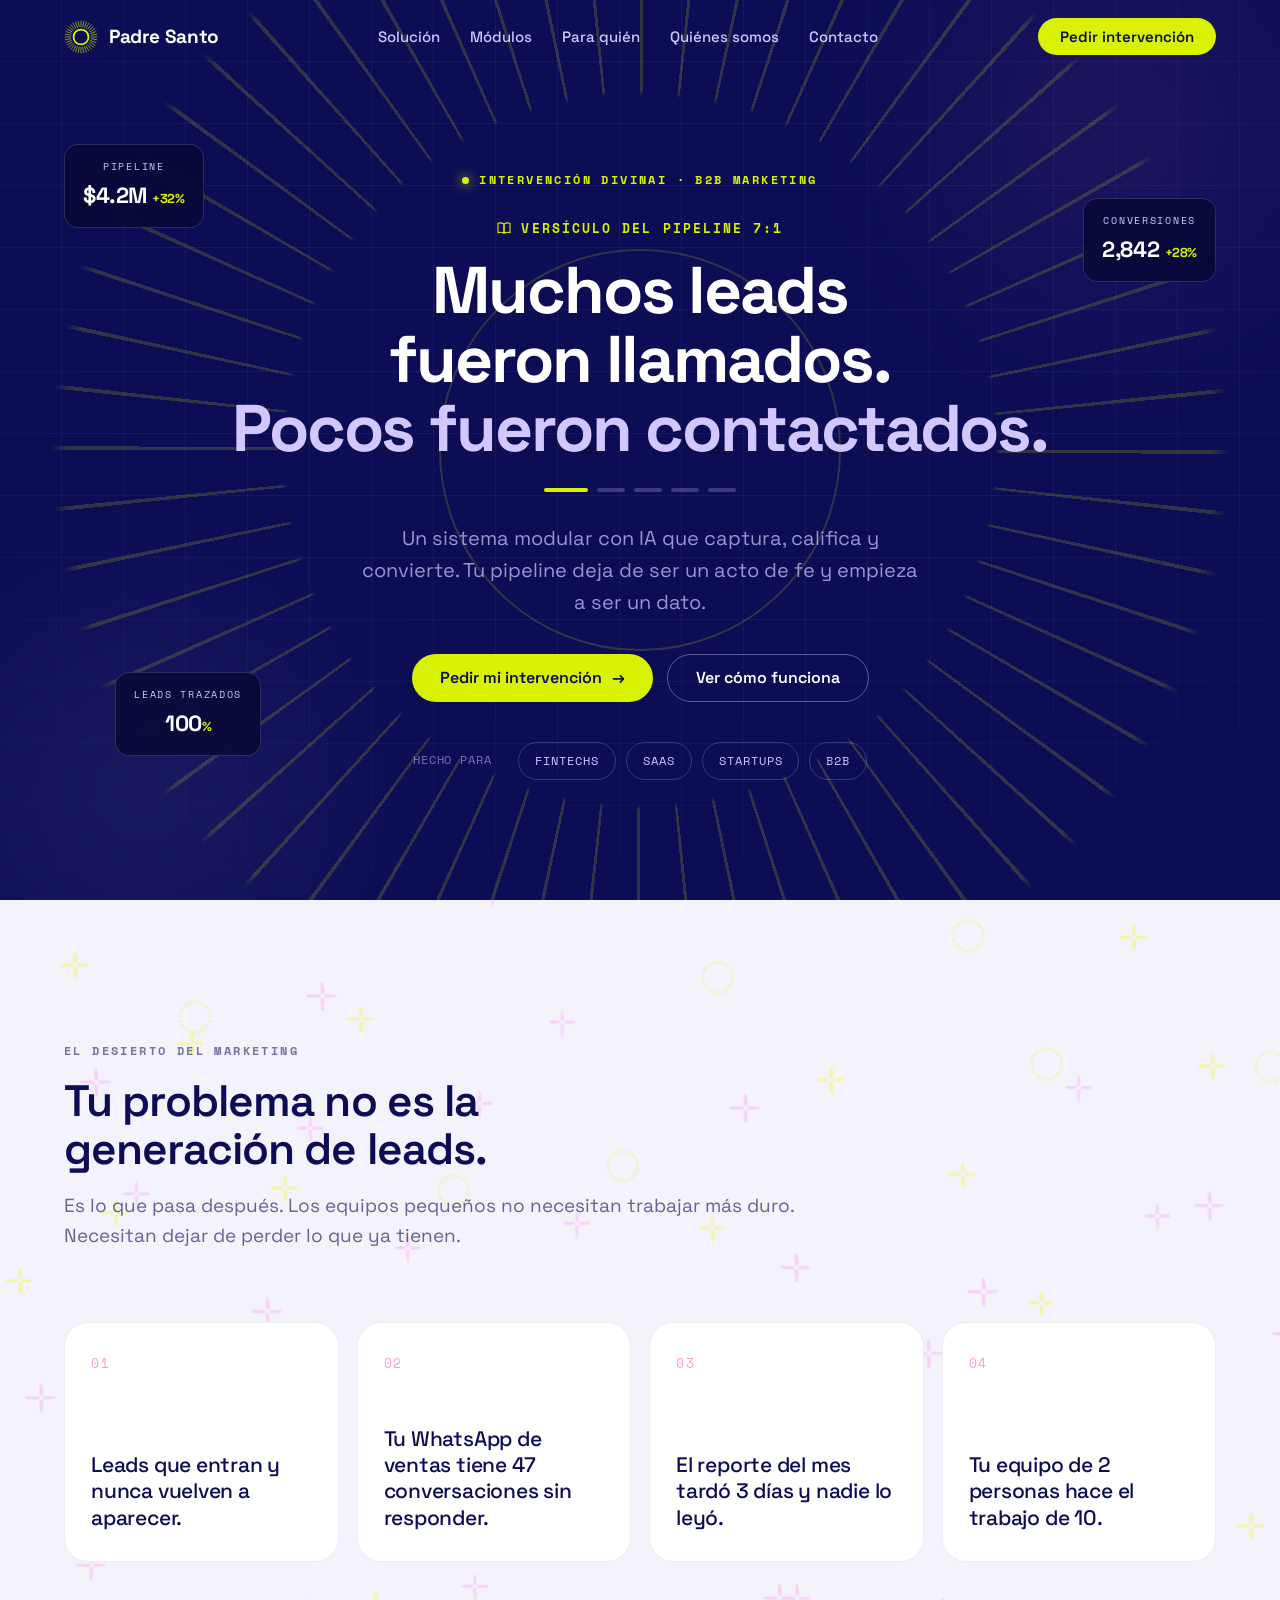
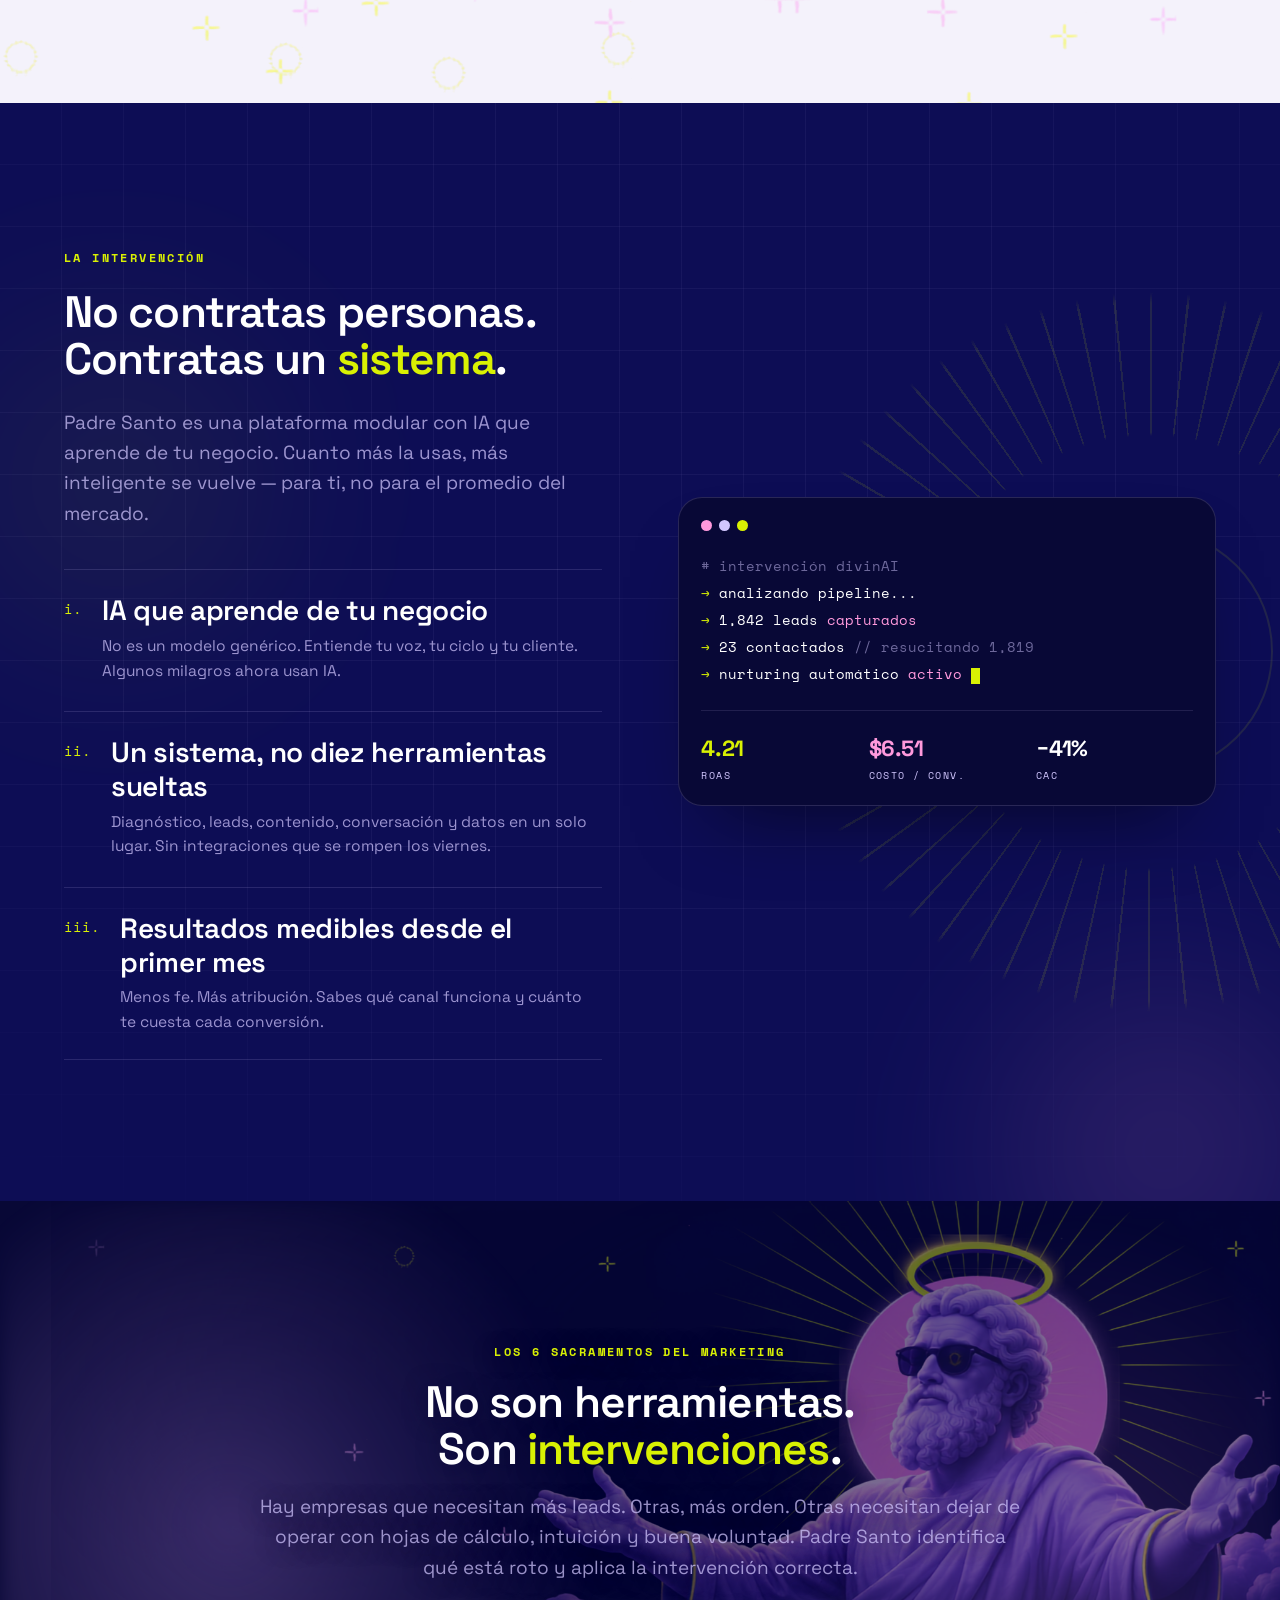
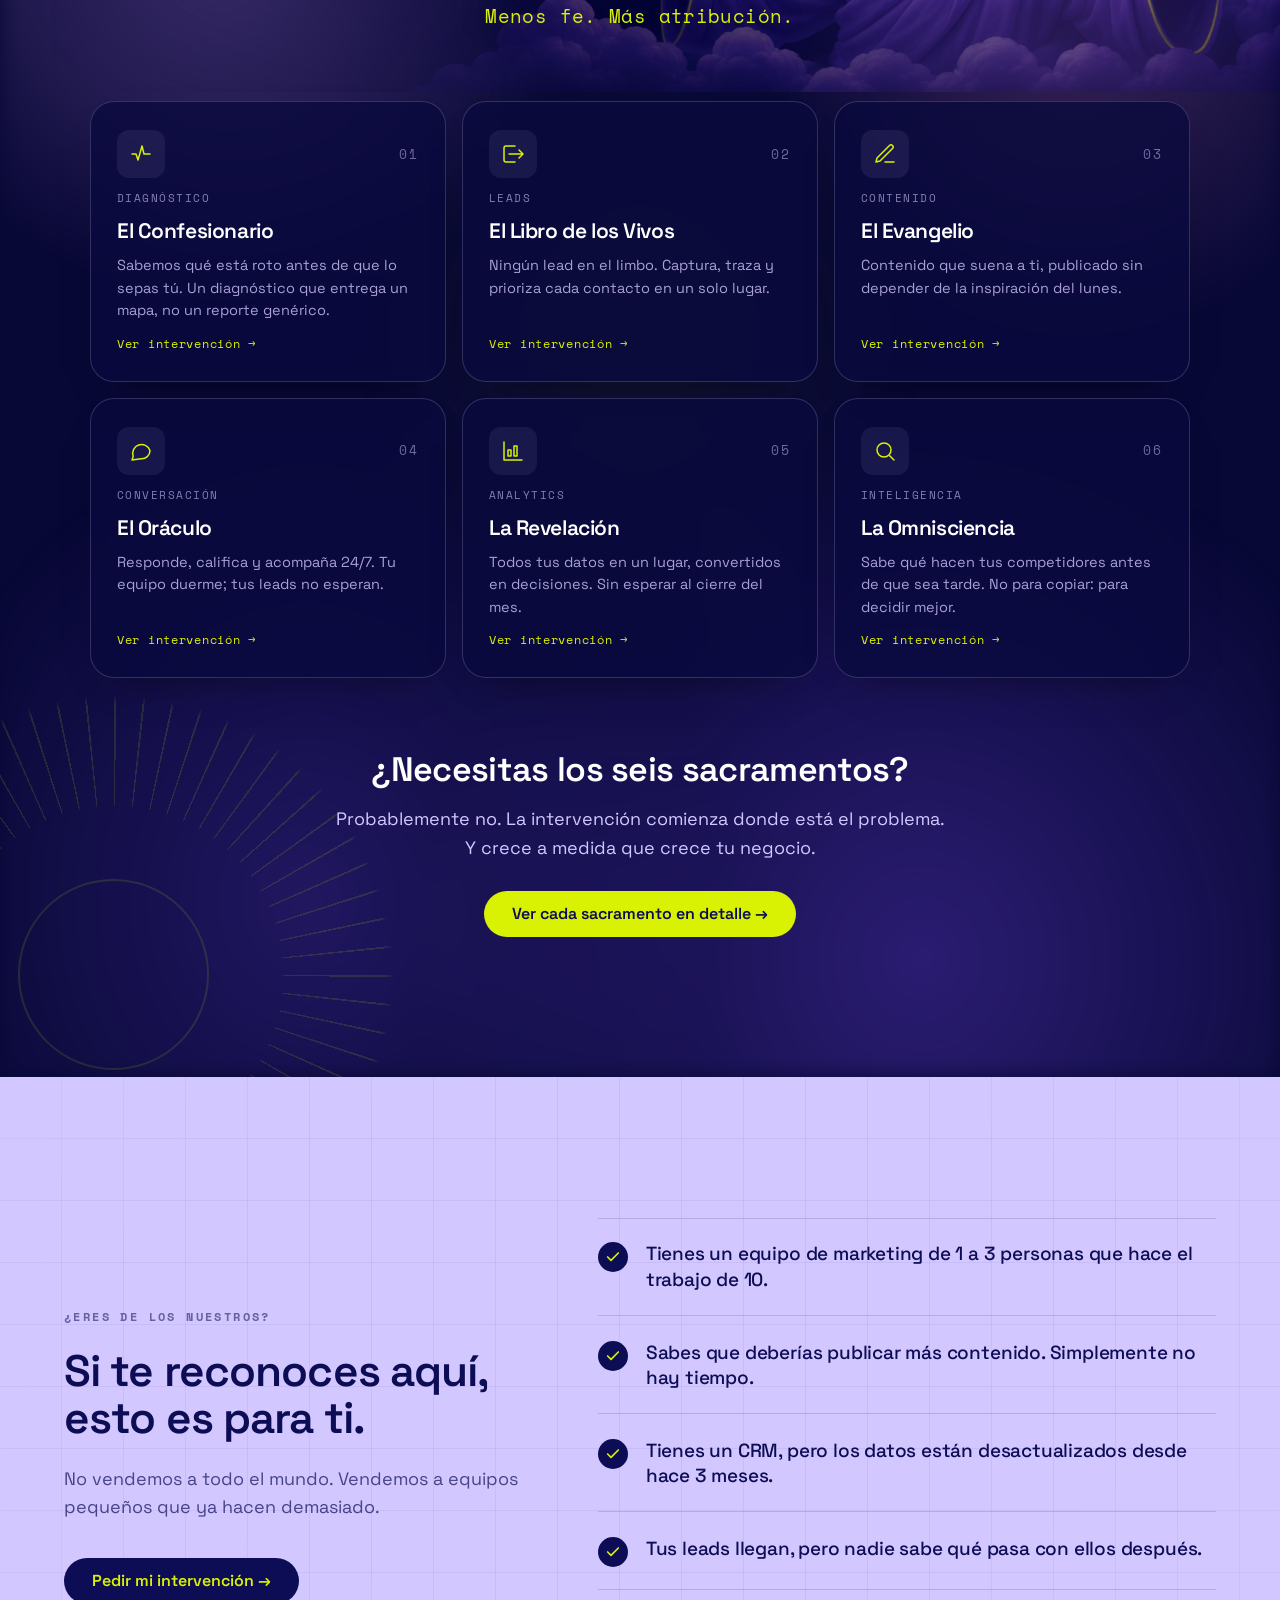
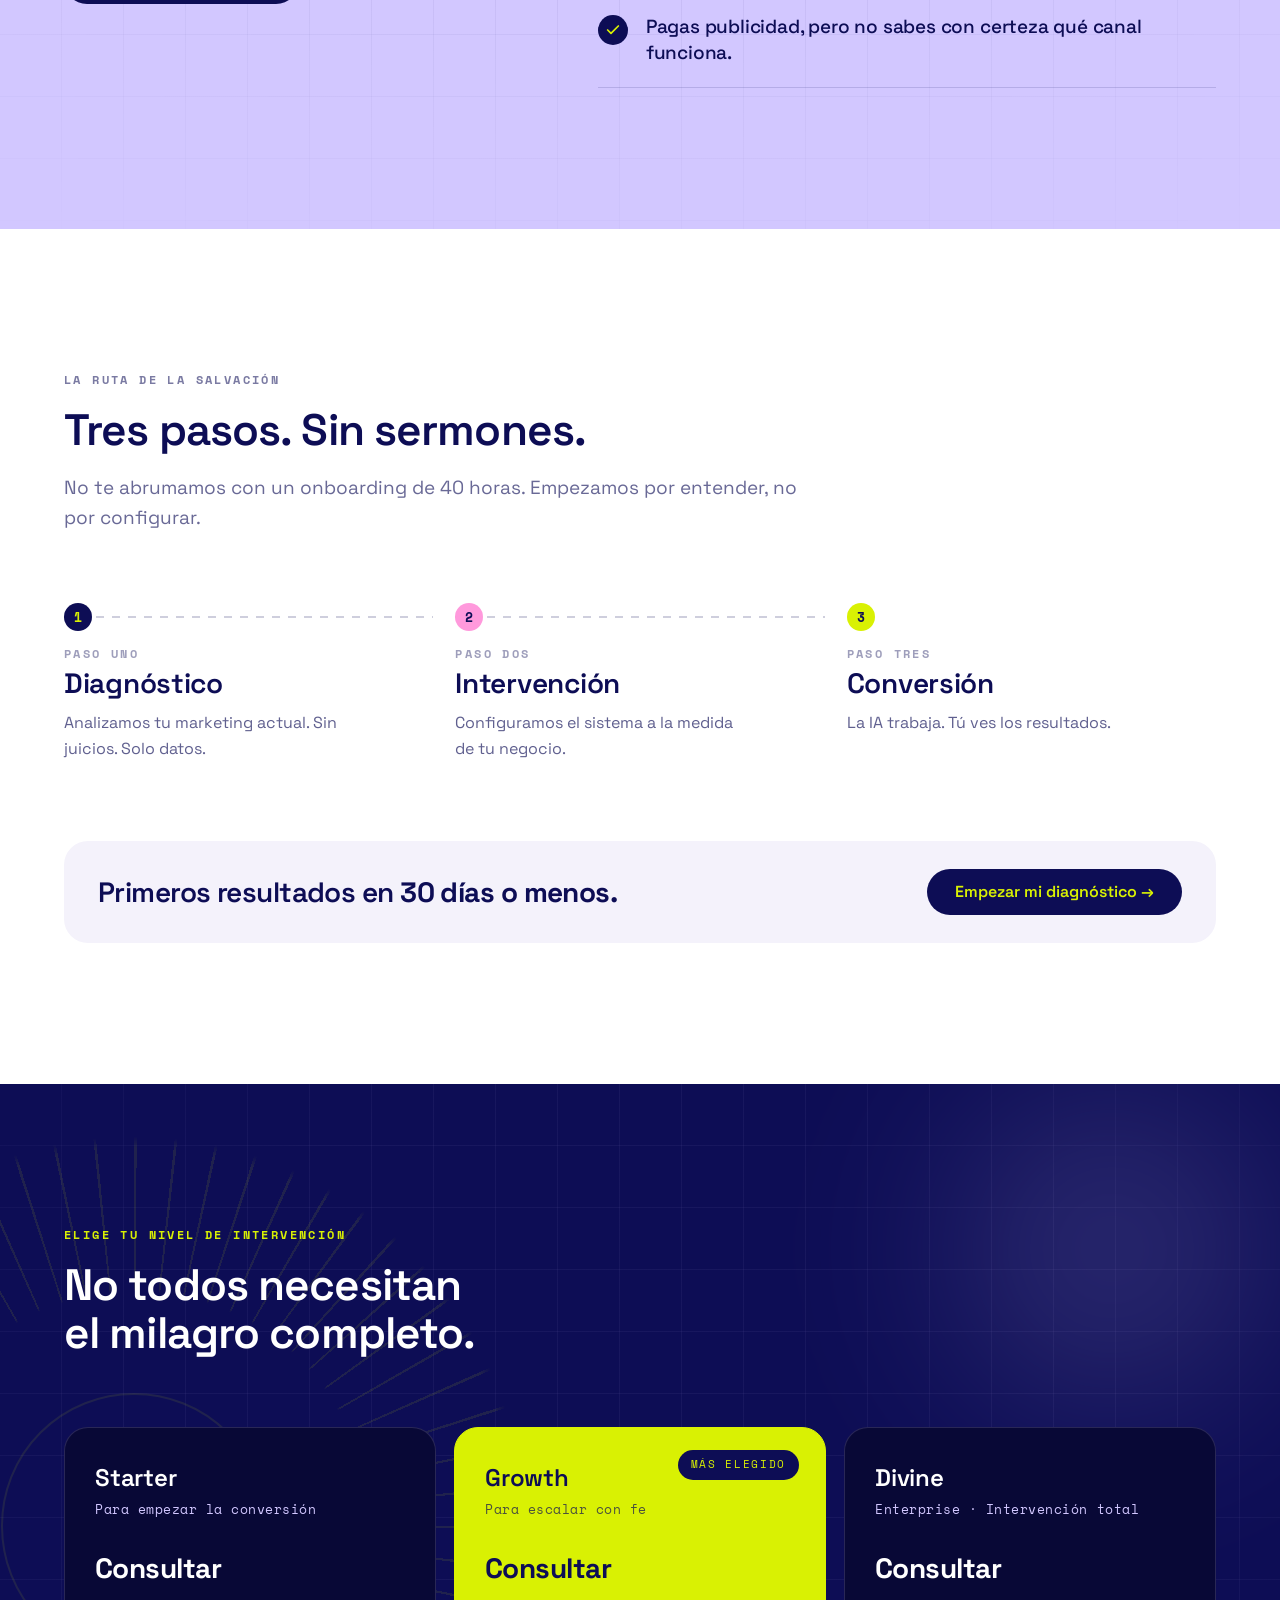
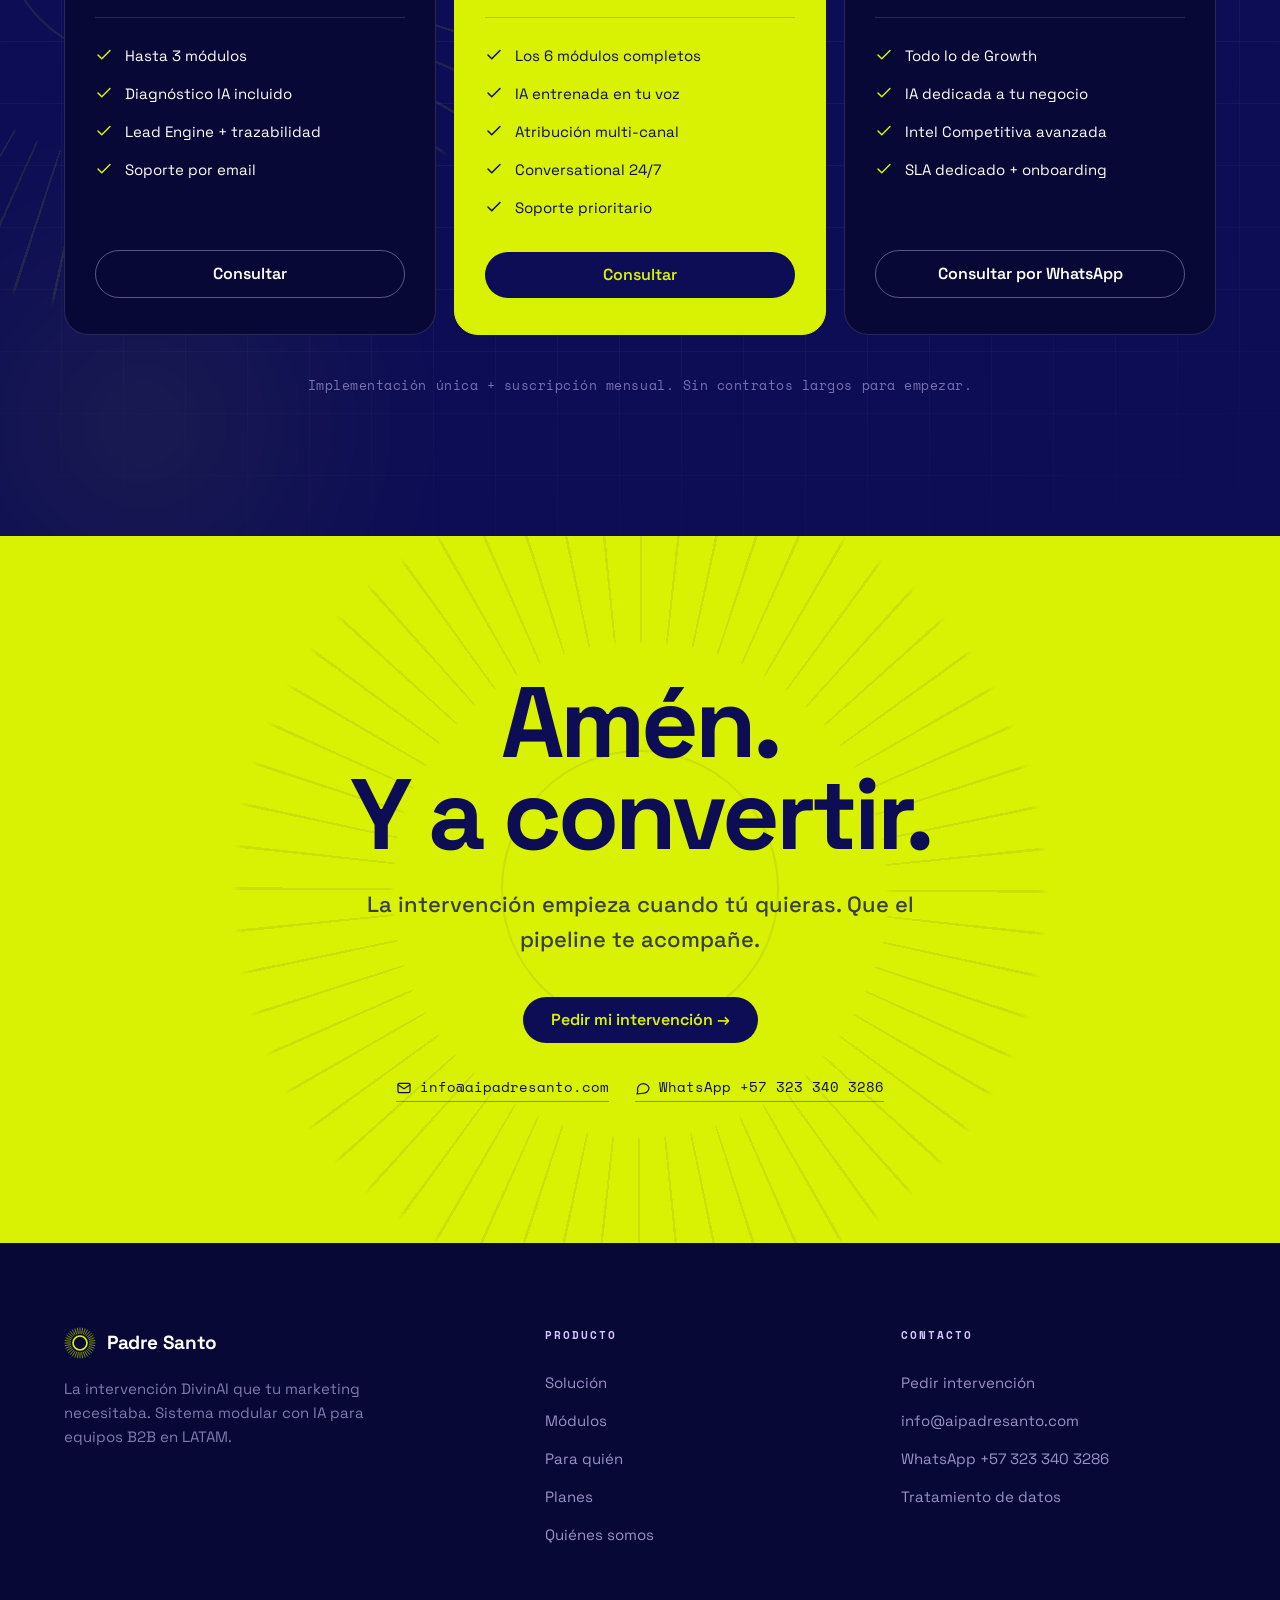
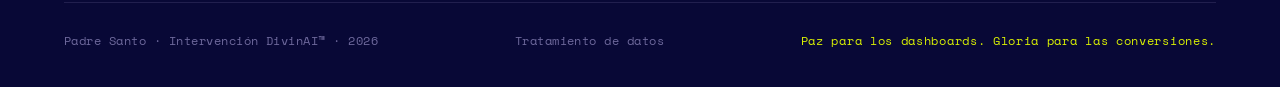
==== index.html @ e5a50d0d "Pagina de tratamiento de datos (oculta) + formulario a Google Sheets - Nueva pagina privacidad.html " ====
<!DOCTYPE html>
<html lang="es">
<head>
<meta charset="UTF-8">
<meta name="viewport" content="width=device-width, initial-scale=1.0">
<title>Padre Santo · La intervención DivinAI que tu marketing necesitaba</title>
<meta name="description" content="Padre Santo es un sistema modular de marketing con IA para empresas B2B. Diagnóstico, leads, contenido, conversación, analytics e inteligencia competitiva. Menos fe. Más atribución.">
<meta name="theme-color" content="#0D0D55">
<meta property="og:title" content="Padre Santo · Intervención DivinAI para B2B">
<meta property="og:description" content="Tu pipeline no está muerto. Solo necesita resurrección.">
<meta property="og:type" content="website">

<link rel="preconnect" href="https://fonts.googleapis.com">
<link rel="preconnect" href="https://fonts.gstatic.com" crossorigin>
<link href="https://fonts.googleapis.com/css2?family=Space+Grotesk:wght@300;400;500;600;700&family=Space+Mono:wght@400;700&display=swap" rel="stylesheet">
<link rel="stylesheet" href="styles.css">
<link rel="icon" href="data:image/svg+xml,%3Csvg xmlns='http://www.w3.org/2000/svg' viewBox='0 0 48 48'%3E%3Ccircle cx='24' cy='24' r='12' fill='none' stroke='%23D9F103' stroke-width='3'/%3E%3C/svg%3E">
</head>
<body>

<!-- ================= NAVBAR ================= -->
<nav class="nav" id="nav">
  <div class="wrap nav__inner">
    <a href="#top" class="logo" aria-label="Padre Santo — inicio">
      <svg class="halo-spin" width="34" height="34" viewBox="0 0 48 48" fill="none" aria-hidden="true">
        <g class="halo-rays" stroke="#D9F103" stroke-width="0.85" stroke-linecap="round">
          <line x1="24.0" y1="9.5" x2="24.0" y2="1.5"/><line x1="26.5" y1="9.7" x2="27.9" y2="1.8"/><line x1="29.0" y1="10.4" x2="31.7" y2="2.9"/><line x1="31.2" y1="11.4" x2="35.2" y2="4.5"/>
          <line x1="33.3" y1="12.9" x2="38.5" y2="6.8"/><line x1="35.1" y1="14.7" x2="41.2" y2="9.5"/><line x1="36.6" y1="16.8" x2="43.5" y2="12.7"/><line x1="37.6" y1="19.0" x2="45.1" y2="16.3"/>
          <line x1="38.3" y1="21.5" x2="46.2" y2="20.1"/><line x1="38.5" y1="24.0" x2="46.5" y2="24.0"/><line x1="38.3" y1="26.5" x2="46.2" y2="27.9"/><line x1="37.6" y1="29.0" x2="45.1" y2="31.7"/>
          <line x1="36.6" y1="31.2" x2="43.5" y2="35.2"/><line x1="35.1" y1="33.3" x2="41.2" y2="38.5"/><line x1="33.3" y1="35.1" x2="38.5" y2="41.2"/><line x1="31.2" y1="36.6" x2="35.2" y2="43.5"/>
          <line x1="29.0" y1="37.6" x2="31.7" y2="45.1"/><line x1="26.5" y1="38.3" x2="27.9" y2="46.2"/><line x1="24.0" y1="38.5" x2="24.0" y2="46.5"/><line x1="21.5" y1="38.3" x2="20.1" y2="46.2"/>
          <line x1="19.0" y1="37.6" x2="16.3" y2="45.1"/><line x1="16.8" y1="36.6" x2="12.7" y2="43.5"/><line x1="14.7" y1="35.1" x2="9.5" y2="41.2"/><line x1="12.9" y1="33.3" x2="6.8" y2="38.5"/>
          <line x1="11.4" y1="31.3" x2="4.5" y2="35.3"/><line x1="10.4" y1="29.0" x2="2.9" y2="31.7"/><line x1="9.7" y1="26.5" x2="1.8" y2="27.9"/><line x1="9.5" y1="24.0" x2="1.5" y2="24.0"/>
          <line x1="9.7" y1="21.5" x2="1.8" y2="20.1"/><line x1="10.4" y1="19.0" x2="2.9" y2="16.3"/><line x1="11.4" y1="16.8" x2="4.5" y2="12.7"/><line x1="12.9" y1="14.7" x2="6.8" y2="9.5"/>
          <line x1="14.7" y1="12.9" x2="9.5" y2="6.8"/><line x1="16.7" y1="11.4" x2="12.7" y2="4.5"/><line x1="19.0" y1="10.4" x2="16.3" y2="2.9"/><line x1="21.5" y1="9.7" x2="20.1" y2="1.8"/>
        </g>
        <circle cx="24" cy="24" r="10.5" fill="none" stroke="#D9F103" stroke-width="2.5"/>
      </svg>
      <span>Padre Santo</span>
    </a>
    <div class="nav__links">
      <a href="#solucion">Solución</a>
      <a href="modulos.html">Módulos</a>
      <a href="#paraquien">Para quién</a>
      <a href="nosotros.html">Quiénes somos</a>
      <a href="#contacto" data-modal>Contacto</a>
    </div>
    <div class="nav__cta">
      <button class="btn btn--neon" data-modal>Pedir intervención</button>
      <button class="burger" id="burger" aria-label="Abrir menú" aria-expanded="false"><span></span><span></span><span></span></button>
    </div>
  </div>
</nav>

<!-- ================= MOBILE MENU ================= -->
<div class="mobile-menu" id="mobileMenu">
  <span class="kicker kicker--neon">Navegación · Padre Santo</span>
  <a href="#solucion">Solución</a>
  <a href="modulos.html">Módulos</a>
  <a href="#paraquien">Para quién</a>
  <a href="#planes">Planes</a>
  <a href="nosotros.html">Quiénes somos</a>
  <a href="#contacto" data-modal>Contacto</a>
  <button class="btn btn--neon" data-modal>Pedir mi intervención →</button>
</div>

<span id="top"></span>

<!-- ================= HERO ================= -->
<header class="hero">
  <div class="deco" aria-hidden="true">
    <div class="halo-bg"></div>
    <div class="deco-grid"></div>
    <div class="deco-glow glow-lilac" style="bottom:-18%; left:-10%; opacity:.28"></div>
    <div class="deco-glow glow-pink" style="top:-16%; right:-8%; opacity:.22"></div>
    <span class="sparkle" style="top:24%; left:14%; font-size:16px; animation-delay:.4s">+</span>
    <span class="sparkle sparkle--pink" style="bottom:22%; right:16%; font-size:14px; animation-delay:1.6s">+</span>
    <span class="sparkle sparkle--lilac" style="top:30%; right:24%; font-size:12px; animation-delay:2.4s">+</span>
  </div>

  <div class="float-card fc-1 reveal"><div class="lbl">Pipeline</div><div class="val">$4.2M <small>+32%</small></div></div>
  <div class="float-card fc-2 reveal" data-delay="1"><div class="lbl">Conversiones</div><div class="val">2,842 <small>+28%</small></div></div>
  <div class="float-card fc-3 reveal" data-delay="2"><div class="lbl">Leads trazados</div><div class="val">100<small>%</small></div></div>

  <div class="wrap">
    <div class="hero__inner">
      <div class="hero__kicker reveal">
        <span class="dot"></span>
        <span class="kicker kicker--neon">Intervención DivinAI · B2B Marketing</span>
      </div>

      <!-- Rotador de versículos -->
      <div class="verse reveal" data-delay="1" id="verse" aria-live="polite">
        <div class="verse__ref">
          <svg viewBox="0 0 24 24" fill="none" stroke-width="1.6" stroke-linecap="round" stroke-linejoin="round" aria-hidden="true">
            <path d="M3 5c2.2-1 5.3-1 9 1v14c-3.7-2-6.8-2-9-1V5Z"/><path d="M21 5c-2.2-1-5.3-1-9 1v14c3.7-2 6.8-2 9-1V5Z"/>
          </svg>
          <span>Versículo del Pipeline 7:1</span>
        </div>
        <h1 class="display verse__text">
          <span class="v-l1">Muchos leads fueron llamados.</span><br>
          <span class="line2 v-l2">Pocos fueron contactados.</span>
        </h1>
        <div class="verse__dots" id="verseDots" aria-label="Cambiar versículo"></div>
      </div>

      <p class="hero__sub muted reveal" data-delay="2">
        Un sistema modular con IA que captura, califica y convierte. Tu pipeline deja de ser un acto de fe y empieza a ser un dato.
      </p>
      <div class="hero__ctas reveal" data-delay="3">
        <button class="btn btn--neon" data-modal>Pedir mi intervención <span class="arrow">→</span></button>
        <a href="#solucion" class="btn btn--ghost">Ver cómo funciona</a>
      </div>
      <div class="chips reveal" data-delay="4">
        <span class="chip chip--lead">Hecho para</span>
        <span class="chip">Fintechs</span><span class="chip">SaaS</span><span class="chip">Startups</span><span class="chip">B2B</span>
      </div>
    </div>
  </div>
</header>

<!-- ================= PROBLEMA ================= -->
<section class="problema section-pad">
  <div class="deco" aria-hidden="true">
    <div class="deco-stars"></div>
  </div>
  <div class="wrap">
    <div class="sec-head reveal">
      <span class="kicker kicker--ink">El desierto del marketing</span>
      <h2>Tu problema no es la<br>generación de leads.</h2>
      <p class="muted-ink">Es lo que pasa después. Los equipos pequeños no necesitan trabajar más duro. Necesitan dejar de perder lo que ya tienen.</p>
    </div>
    <div class="pain-grid">
      <article class="pain-card reveal" data-delay="1"><span class="num">01</span><p>Leads que entran y nunca vuelven a aparecer.</p></article>
      <article class="pain-card reveal" data-delay="2"><span class="num">02</span><p>Tu WhatsApp de ventas tiene 47 conversaciones sin responder.</p></article>
      <article class="pain-card reveal" data-delay="3"><span class="num">03</span><p>El reporte del mes tardó 3 días y nadie lo leyó.</p></article>
      <article class="pain-card reveal" data-delay="4"><span class="num">04</span><p>Tu equipo de 2 personas hace el trabajo de 10.</p></article>
    </div>
  </div>
</section>

<!-- ================= SOLUCIÓN ================= -->
<section class="solucion section-pad" id="solucion">
  <div class="deco" aria-hidden="true">
    <div class="halo-bg halo-bg--rev" style="width:min(720px,80vw); top:50%; right:-18%; transform:translateY(-50%); opacity:.1; --spin:120s;"></div>
    <div class="deco-grid"></div>
    <div class="deco-glow glow-neon" style="top:10%; left:-12%;"></div>
    <div class="deco-glow glow-pink" style="bottom:-20%; right:-12%; opacity:.4"></div>
  </div>
  <div class="wrap sol-grid">
    <div class="sol-copy">
      <span class="kicker kicker--neon reveal">La intervención</span>
      <h2 class="reveal" data-delay="1">No contratas personas.<br>Contratas un <em>sistema</em>.</h2>
      <p class="muted reveal" data-delay="2">Padre Santo es una plataforma modular con IA que aprende de tu negocio. Cuanto más la usas, más inteligente se vuelve — para ti, no para el promedio del mercado.</p>
      <div class="diff-list">
        <div class="diff-item reveal" data-delay="1"><span class="di-num">i.</span><div><h3>IA que aprende de tu negocio</h3><p class="muted">No es un modelo genérico. Entiende tu voz, tu ciclo y tu cliente. Algunos milagros ahora usan IA.</p></div></div>
        <div class="diff-item reveal" data-delay="2"><span class="di-num">ii.</span><div><h3>Un sistema, no diez herramientas sueltas</h3><p class="muted">Diagnóstico, leads, contenido, conversación y datos en un solo lugar. Sin integraciones que se rompen los viernes.</p></div></div>
        <div class="diff-item reveal" data-delay="3"><span class="di-num">iii.</span><div><h3>Resultados medibles desde el primer mes</h3><p class="muted">Menos fe. Más atribución. Sabes qué canal funciona y cuánto te cuesta cada conversión.</p></div></div>
      </div>
    </div>
    <div class="sol-visual reveal" data-delay="2">
      <div class="sol-mock">
        <div class="sol-mock__bar"><i></i><i></i><i></i></div>
        <div class="term-line"><span class="cm"># intervención divinAI</span></div>
        <div class="term-line"><span class="pr">→</span> analizando pipeline...</div>
        <div class="term-line"><span class="pr">→</span> 1,842 leads <span class="ok">capturados</span></div>
        <div class="term-line"><span class="pr">→</span> 23 contactados <span class="cm">// resucitando 1,819</span></div>
        <div class="term-line"><span class="pr">→</span> nurturing automático <span class="ok">activo</span> <span class="cursor"></span></div>
        <div class="mock-stats">
          <div><div class="ms-val text-neon">4.21</div><div class="ms-lbl">ROAS</div></div>
          <div><div class="ms-val text-pink">$6.51</div><div class="ms-lbl">Costo / conv.</div></div>
          <div><div class="ms-val">−41%</div><div class="ms-lbl">CAC</div></div>
        </div>
      </div>
    </div>
  </div>
</section>

<!-- ================= SACRAMENTOS (resumen, imagen de fondo) ================= -->
<section class="sacramentos section-pad" id="modulos">
  <div class="deco" aria-hidden="true">
    <div class="deco-nebula"></div>
    <div class="halo-bg" style="width:min(560px,70vw); bottom:-12%; left:-13%; opacity:.12; --spin:130s;"></div>
    <span class="sparkle" style="top:12%; left:12%; font-size:16px">+</span>
    <span class="sparkle sparkle--pink" style="top:20%; right:14%; font-size:13px; animation-delay:1.2s">+</span>
    <span class="sparkle sparkle--lilac" style="bottom:30%; left:8%; font-size:12px; animation-delay:2s">+</span>
  </div>
  <div class="sacr-deity" aria-hidden="true"></div>

  <div class="wrap">
    <div class="sec-head sec-head--center reveal">
      <span class="kicker kicker--neon">Los 6 sacramentos del marketing</span>
      <h2>No son herramientas.<br>Son <span class="text-neon">intervenciones</span>.</h2>
      <p class="muted">Hay empresas que necesitan más leads. Otras, más orden. Otras necesitan dejar de operar con hojas de cálculo, intuición y buena voluntad. Padre Santo identifica qué está roto y aplica la intervención correcta.</p>
      <p class="sacr-intro-phrase">Menos fe. Más atribución.</p>
    </div>

    <!-- 6 módulos: 3 arriba, 3 abajo. Título + descripción breve -->
    <div class="mod6-grid">
      <a class="mod6-card reveal" href="modulos.html#sacr-1">
        <div class="mod6-card__top">
          <span class="mod6-icon"><svg width="24" height="24" viewBox="0 0 24 24" fill="none" stroke="currentColor" stroke-width="1.5" stroke-linecap="round" stroke-linejoin="round"><path d="M3 12h4l2 6 4-14 2 8h6"/></svg></span>
          <span class="mod6-card__n">01</span>
        </div>
        <span class="mod6-card__cat">Diagnóstico</span>
        <h3>El Confesionario</h3>
        <p>Sabemos qué está roto antes de que lo sepas tú. Un diagnóstico que entrega un mapa, no un reporte genérico.</p>
        <span class="mod6-card__more">Ver intervención →</span>
      </a>

      <a class="mod6-card reveal" data-delay="1" href="modulos.html#sacr-2">
        <div class="mod6-card__top">
          <span class="mod6-icon"><svg width="24" height="24" viewBox="0 0 24 24" fill="none" stroke="currentColor" stroke-width="1.5" stroke-linecap="round" stroke-linejoin="round"><path d="M22 12l-4-4M22 12l-4 4M22 12H8"/><path d="M14 4H5a2 2 0 0 0-2 2v12a2 2 0 0 0 2 2h9"/></svg></span>
          <span class="mod6-card__n">02</span>
        </div>
        <span class="mod6-card__cat">Leads</span>
        <h3>El Libro de los Vivos</h3>
        <p>Ningún lead en el limbo. Captura, traza y prioriza cada contacto en un solo lugar.</p>
        <span class="mod6-card__more">Ver intervención →</span>
      </a>

      <a class="mod6-card reveal" data-delay="2" href="modulos.html#sacr-3">
        <div class="mod6-card__top">
          <span class="mod6-icon"><svg width="24" height="24" viewBox="0 0 24 24" fill="none" stroke="currentColor" stroke-width="1.5" stroke-linecap="round" stroke-linejoin="round"><path d="M12 20h9"/><path d="M16.5 3.5a2.1 2.1 0 0 1 3 3L7 19l-4 1 1-4Z"/></svg></span>
          <span class="mod6-card__n">03</span>
        </div>
        <span class="mod6-card__cat">Contenido</span>
        <h3>El Evangelio</h3>
        <p>Contenido que suena a ti, publicado sin depender de la inspiración del lunes.</p>
        <span class="mod6-card__more">Ver intervención →</span>
      </a>

      <a class="mod6-card reveal" href="modulos.html#sacr-4">
        <div class="mod6-card__top">
          <span class="mod6-icon"><svg width="24" height="24" viewBox="0 0 24 24" fill="none" stroke="currentColor" stroke-width="1.5" stroke-linecap="round" stroke-linejoin="round"><path d="M21 11.5a8.38 8.38 0 0 1-9 8.33L3 21l1.17-3.5A8.38 8.38 0 1 1 21 11.5Z"/></svg></span>
          <span class="mod6-card__n">04</span>
        </div>
        <span class="mod6-card__cat">Conversación</span>
        <h3>El Oráculo</h3>
        <p>Responde, califica y acompaña 24/7. Tu equipo duerme; tus leads no esperan.</p>
        <span class="mod6-card__more">Ver intervención →</span>
      </a>

      <a class="mod6-card reveal" data-delay="1" href="modulos.html#sacr-5">
        <div class="mod6-card__top">
          <span class="mod6-icon"><svg width="24" height="24" viewBox="0 0 24 24" fill="none" stroke="currentColor" stroke-width="1.5" stroke-linecap="round" stroke-linejoin="round"><path d="M3 3v18h18"/><rect x="7" y="11" width="3" height="6"/><rect x="13" y="7" width="3" height="10"/></svg></span>
          <span class="mod6-card__n">05</span>
        </div>
        <span class="mod6-card__cat">Analytics</span>
        <h3>La Revelación</h3>
        <p>Todos tus datos en un lugar, convertidos en decisiones. Sin esperar al cierre del mes.</p>
        <span class="mod6-card__more">Ver intervención →</span>
      </a>

      <a class="mod6-card reveal" data-delay="2" href="modulos.html#sacr-6">
        <div class="mod6-card__top">
          <span class="mod6-icon"><svg width="24" height="24" viewBox="0 0 24 24" fill="none" stroke="currentColor" stroke-width="1.5" stroke-linecap="round" stroke-linejoin="round"><circle cx="11" cy="11" r="7"/><path d="M21 21l-4.3-4.3"/></svg></span>
          <span class="mod6-card__n">06</span>
        </div>
        <span class="mod6-card__cat">Inteligencia</span>
        <h3>La Omnisciencia</h3>
        <p>Sabe qué hacen tus competidores antes de que sea tarde. No para copiar: para decidir mejor.</p>
        <span class="mod6-card__more">Ver intervención →</span>
      </a>
    </div>

    <div class="sacr-cta reveal">
      <h3>¿Necesitas los seis sacramentos?</h3>
      <p>Probablemente no. La intervención comienza donde está el problema. Y crece a medida que crece tu negocio.</p>
      <a class="btn btn--neon" href="modulos.html">Ver cada sacramento en detalle →</a>
    </div>
  </div>
</section>

<!-- ================= PARA QUIÉN ================= -->
<section class="paraquien section-pad" id="paraquien">
  <div class="deco" aria-hidden="true">
    <div class="deco-grid deco-grid--ink"></div>
    <span class="sparkle" style="top:16%; right:12%; color:#0D0D55; font-size:18px">+</span>
    <span class="sparkle" style="bottom:20%; right:30%; color:#0D0D55; font-size:13px; animation-delay:1.4s">+</span>
  </div>
  <div class="wrap pq-grid">
    <div class="pq-head reveal">
      <span class="kicker kicker--ink">¿Eres de los nuestros?</span>
      <h2>Si te reconoces aquí,<br>esto es para ti.</h2>
      <p>No vendemos a todo el mundo. Vendemos a equipos pequeños que ya hacen demasiado.</p>
      <button class="btn btn--navy pq-cta" data-modal>Pedir mi intervención →</button>
    </div>
    <ul class="pq-list">
      <li class="pq-item reveal" data-delay="1"><span class="pq-check"><svg viewBox="0 0 24 24" fill="none" stroke-width="2.5" stroke-linecap="round" stroke-linejoin="round"><path d="M20 6 9 17l-5-5"/></svg></span><p>Tienes un equipo de marketing de 1 a 3 personas que hace el trabajo de 10.</p></li>
      <li class="pq-item reveal" data-delay="2"><span class="pq-check"><svg viewBox="0 0 24 24" fill="none" stroke-width="2.5" stroke-linecap="round" stroke-linejoin="round"><path d="M20 6 9 17l-5-5"/></svg></span><p>Sabes que deberías publicar más contenido. Simplemente no hay tiempo.</p></li>
      <li class="pq-item reveal" data-delay="3"><span class="pq-check"><svg viewBox="0 0 24 24" fill="none" stroke-width="2.5" stroke-linecap="round" stroke-linejoin="round"><path d="M20 6 9 17l-5-5"/></svg></span><p>Tienes un CRM, pero los datos están desactualizados desde hace 3 meses.</p></li>
      <li class="pq-item reveal" data-delay="4"><span class="pq-check"><svg viewBox="0 0 24 24" fill="none" stroke-width="2.5" stroke-linecap="round" stroke-linejoin="round"><path d="M20 6 9 17l-5-5"/></svg></span><p>Tus leads llegan, pero nadie sabe qué pasa con ellos después.</p></li>
      <li class="pq-item reveal" data-delay="5"><span class="pq-check"><svg viewBox="0 0 24 24" fill="none" stroke-width="2.5" stroke-linecap="round" stroke-linejoin="round"><path d="M20 6 9 17l-5-5"/></svg></span><p>Pagas publicidad, pero no sabes con certeza qué canal funciona.</p></li>
    </ul>
  </div>
</section>

<!-- ================= CÓMO FUNCIONA ================= -->
<section class="proceso section-pad" id="proceso">
  <div class="wrap">
    <div class="sec-head reveal">
      <span class="kicker kicker--ink">La ruta de la salvación</span>
      <h2>Tres pasos. Sin sermones.</h2>
      <p class="muted-ink">No te abrumamos con un onboarding de 40 horas. Empezamos por entender, no por configurar.</p>
    </div>
    <div class="steps">
      <div class="step reveal" data-delay="1"><span class="step__line"></span><span class="step__dot">1</span><span class="kicker">Paso uno</span><h3>Diagnóstico</h3><p>Analizamos tu marketing actual. Sin juicios. Solo datos.</p></div>
      <div class="step reveal" data-delay="2"><span class="step__line"></span><span class="step__dot">2</span><span class="kicker">Paso dos</span><h3>Intervención</h3><p>Configuramos el sistema a la medida de tu negocio.</p></div>
      <div class="step reveal" data-delay="3"><span class="step__dot">3</span><span class="kicker">Paso tres</span><h3>Conversión</h3><p>La IA trabaja. Tú ves los resultados.</p></div>
    </div>
    <div class="proceso__foot reveal">
      <span class="pf-big">Primeros resultados en <b>30 días o menos.</b></span>
      <button class="btn btn--navy" data-modal>Empezar mi diagnóstico →</button>
    </div>
  </div>
</section>

<!-- ================= PLANES ================= -->
<section class="planes section-pad" id="planes">
  <div class="deco" aria-hidden="true">
    <div class="halo-bg" style="width:min(780px,85vw); top:42%; left:-20%; transform:translateY(-50%); opacity:.09; --spin:135s;"></div>
    <div class="deco-grid"></div>
    <div class="deco-glow glow-lilac" style="top:-10%; right:-8%;"></div>
    <div class="deco-glow glow-neon" style="bottom:-15%; left:-10%;"></div>
  </div>
  <div class="wrap">
    <div class="sec-head reveal" style="max-width:680px">
      <span class="kicker kicker--neon">Elige tu nivel de intervención</span>
      <h2 style="color:var(--white)">No todos necesitan<br>el milagro completo.</h2>
    </div>
    <div class="plan-grid">
      <article class="plan reveal" data-delay="1">
        <h3>Starter</h3><p class="plan-tag">Para empezar la conversión</p><div class="plan-price">Consultar</div>
        <ul>
          <li><svg viewBox="0 0 24 24" fill="none" stroke-linecap="round" stroke-linejoin="round" stroke-width="2"><path d="M20 6 9 17l-5-5"/></svg> Hasta 3 módulos</li>
          <li><svg viewBox="0 0 24 24" fill="none" stroke-linecap="round" stroke-linejoin="round" stroke-width="2"><path d="M20 6 9 17l-5-5"/></svg> Diagnóstico IA incluido</li>
          <li><svg viewBox="0 0 24 24" fill="none" stroke-linecap="round" stroke-linejoin="round" stroke-width="2"><path d="M20 6 9 17l-5-5"/></svg> Lead Engine + trazabilidad</li>
          <li><svg viewBox="0 0 24 24" fill="none" stroke-linecap="round" stroke-linejoin="round" stroke-width="2"><path d="M20 6 9 17l-5-5"/></svg> Soporte por email</li>
        </ul>
        <button class="btn btn--ghost" data-modal>Consultar</button>
      </article>
      <article class="plan plan--featured reveal" data-delay="2">
        <span class="plan__badge">Más elegido</span>
        <h3>Growth</h3><p class="plan-tag">Para escalar con fe</p><div class="plan-price">Consultar</div>
        <ul>
          <li><svg viewBox="0 0 24 24" fill="none" stroke-linecap="round" stroke-linejoin="round" stroke-width="2"><path d="M20 6 9 17l-5-5"/></svg> Los 6 módulos completos</li>
          <li><svg viewBox="0 0 24 24" fill="none" stroke-linecap="round" stroke-linejoin="round" stroke-width="2"><path d="M20 6 9 17l-5-5"/></svg> IA entrenada en tu voz</li>
          <li><svg viewBox="0 0 24 24" fill="none" stroke-linecap="round" stroke-linejoin="round" stroke-width="2"><path d="M20 6 9 17l-5-5"/></svg> Atribución multi-canal</li>
          <li><svg viewBox="0 0 24 24" fill="none" stroke-linecap="round" stroke-linejoin="round" stroke-width="2"><path d="M20 6 9 17l-5-5"/></svg> Conversational 24/7</li>
          <li><svg viewBox="0 0 24 24" fill="none" stroke-linecap="round" stroke-linejoin="round" stroke-width="2"><path d="M20 6 9 17l-5-5"/></svg> Soporte prioritario</li>
        </ul>
        <button class="btn btn--navy" data-modal>Consultar</button>
      </article>
      <article class="plan reveal" data-delay="3">
        <h3>Divine</h3><p class="plan-tag">Enterprise · Intervención total</p><div class="plan-price">Consultar</div>
        <ul>
          <li><svg viewBox="0 0 24 24" fill="none" stroke-linecap="round" stroke-linejoin="round" stroke-width="2"><path d="M20 6 9 17l-5-5"/></svg> Todo lo de Growth</li>
          <li><svg viewBox="0 0 24 24" fill="none" stroke-linecap="round" stroke-linejoin="round" stroke-width="2"><path d="M20 6 9 17l-5-5"/></svg> IA dedicada a tu negocio</li>
          <li><svg viewBox="0 0 24 24" fill="none" stroke-linecap="round" stroke-linejoin="round" stroke-width="2"><path d="M20 6 9 17l-5-5"/></svg> Intel Competitiva avanzada</li>
          <li><svg viewBox="0 0 24 24" fill="none" stroke-linecap="round" stroke-linejoin="round" stroke-width="2"><path d="M20 6 9 17l-5-5"/></svg> SLA dedicado + onboarding</li>
        </ul>
        <a class="btn btn--ghost" data-wa="planes">Consultar por WhatsApp</a>
      </article>
    </div>
    <p class="planes__note">Implementación única + suscripción mensual. Sin contratos largos para empezar.</p>
  </div>
</section>

<!-- ================= CIERRE ================= -->
<section class="cierre section-pad" id="contacto">
  <div class="deco" aria-hidden="true">
    <div class="halo-bg" style="color:#0D0D55; width:min(820px,92vw); top:50%; left:50%; transform:translate(-50%,-50%); opacity:.07; --spin:110s;"></div>
    <span class="sparkle" style="top:18%; left:18%; color:#0D0D55; font-size:20px">+</span>
    <span class="sparkle" style="top:26%; right:16%; color:#0D0D55; font-size:14px; animation-delay:1.3s">+</span>
    <span class="sparkle" style="bottom:20%; left:30%; color:#0D0D55; font-size:16px; animation-delay:.7s">+</span>
  </div>
  <div class="wrap cierre__inner reveal">
    <h2 class="display">Amén.<br>Y a convertir.</h2>
    <p>La intervención empieza cuando tú quieras. Que el pipeline te acompañe.</p>
    <div class="cierre__ctas"><button class="btn btn--navy" data-modal>Pedir mi intervención →</button></div>
    <div class="cierre__alt">
      <a data-mail>
        <svg width="16" height="16" viewBox="0 0 24 24" fill="none" stroke="currentColor" stroke-width="1.8" stroke-linecap="round" stroke-linejoin="round"><rect x="3" y="5" width="18" height="14" rx="2"/><path d="m3 7 9 6 9-6"/></svg>
        info@aipadresanto.com
      </a>
      <a data-wa="cierre">
        <svg width="16" height="16" viewBox="0 0 24 24" fill="none" stroke="currentColor" stroke-width="1.8" stroke-linecap="round" stroke-linejoin="round"><path d="M21 11.5a8.38 8.38 0 0 1-9 8.33L3 21l1.17-3.5A8.38 8.38 0 1 1 21 11.5Z"/></svg>
        WhatsApp +57 323 340 3286
      </a>
    </div>
  </div>
</section>

<!-- ================= FOOTER ================= -->
<footer class="footer">
  <div class="wrap">
    <div class="footer__top">
      <div class="footer__brand">
        <a href="#top" class="logo">
          <svg class="halo-spin" width="32" height="32" viewBox="0 0 48 48" fill="none" aria-hidden="true">
            <g class="halo-rays" stroke="#D9F103" stroke-width="0.85" stroke-linecap="round">
              <line x1="24.0" y1="9.5" x2="24.0" y2="1.5"/><line x1="26.5" y1="9.7" x2="27.9" y2="1.8"/><line x1="29.0" y1="10.4" x2="31.7" y2="2.9"/><line x1="31.2" y1="11.4" x2="35.2" y2="4.5"/>
              <line x1="33.3" y1="12.9" x2="38.5" y2="6.8"/><line x1="35.1" y1="14.7" x2="41.2" y2="9.5"/><line x1="36.6" y1="16.8" x2="43.5" y2="12.7"/><line x1="37.6" y1="19.0" x2="45.1" y2="16.3"/>
              <line x1="38.3" y1="21.5" x2="46.2" y2="20.1"/><line x1="38.5" y1="24.0" x2="46.5" y2="24.0"/><line x1="38.3" y1="26.5" x2="46.2" y2="27.9"/><line x1="37.6" y1="29.0" x2="45.1" y2="31.7"/>
              <line x1="36.6" y1="31.2" x2="43.5" y2="35.2"/><line x1="35.1" y1="33.3" x2="41.2" y2="38.5"/><line x1="33.3" y1="35.1" x2="38.5" y2="41.2"/><line x1="31.2" y1="36.6" x2="35.2" y2="43.5"/>
              <line x1="29.0" y1="37.6" x2="31.7" y2="45.1"/><line x1="26.5" y1="38.3" x2="27.9" y2="46.2"/><line x1="24.0" y1="38.5" x2="24.0" y2="46.5"/><line x1="21.5" y1="38.3" x2="20.1" y2="46.2"/>
              <line x1="19.0" y1="37.6" x2="16.3" y2="45.1"/><line x1="16.8" y1="36.6" x2="12.7" y2="43.5"/><line x1="14.7" y1="35.1" x2="9.5" y2="41.2"/><line x1="12.9" y1="33.3" x2="6.8" y2="38.5"/>
              <line x1="11.4" y1="31.3" x2="4.5" y2="35.3"/><line x1="10.4" y1="29.0" x2="2.9" y2="31.7"/><line x1="9.7" y1="26.5" x2="1.8" y2="27.9"/><line x1="9.5" y1="24.0" x2="1.5" y2="24.0"/>
              <line x1="9.7" y1="21.5" x2="1.8" y2="20.1"/><line x1="10.4" y1="19.0" x2="2.9" y2="16.3"/><line x1="11.4" y1="16.8" x2="4.5" y2="12.7"/><line x1="12.9" y1="14.7" x2="6.8" y2="9.5"/>
              <line x1="14.7" y1="12.9" x2="9.5" y2="6.8"/><line x1="16.7" y1="11.4" x2="12.7" y2="4.5"/><line x1="19.0" y1="10.4" x2="16.3" y2="2.9"/><line x1="21.5" y1="9.7" x2="20.1" y2="1.8"/>
            </g>
            <circle cx="24" cy="24" r="10.5" fill="none" stroke="#D9F103" stroke-width="2.5"/>
          </svg>
          <span>Padre Santo</span>
        </a>
        <p>La intervención DivinAI que tu marketing necesitaba. Sistema modular con IA para equipos B2B en LATAM.</p>
      </div>
      <div class="footer__col">
        <h4>Producto</h4>
        <a href="#solucion">Solución</a><a href="modulos.html">Módulos</a><a href="#paraquien">Para quién</a><a href="#planes">Planes</a><a href="nosotros.html">Quiénes somos</a>
      </div>
      <div class="footer__col">
        <h4>Contacto</h4>
        <a href="#contacto" data-modal>Pedir intervención</a>
        <a data-mail>info@aipadresanto.com</a>
        <a data-wa="footer">WhatsApp +57 323 340 3286</a>
        <a href="privacidad.html">Tratamiento de datos</a>
      </div>
    </div>
    <div class="footer__bottom">
      <span class="copy">Padre Santo · Intervención DivinAI™ · 2026</span>
      <span class="footer__legal"><a href="privacidad.html">Tratamiento de datos</a></span>
      <span class="blessing">Paz para los dashboards. Gloria para las conversiones.</span>
    </div>
  </div>
</footer>

<!-- ================= MODAL FORM ================= -->
<div class="modal" id="modal" role="dialog" aria-modal="true" aria-labelledby="modalTitle">
  <div class="modal__overlay" data-close></div>
  <div class="modal__box">
    <button class="modal__close" data-close aria-label="Cerrar"><svg width="20" height="20" viewBox="0 0 24 24" fill="none" stroke="currentColor" stroke-width="2" stroke-linecap="round"><path d="M18 6 6 18M6 6l12 12"/></svg></button>
    <div id="formView">
      <span class="kicker kicker--neon">Intervención DivinAI</span>
      <h3 id="modalTitle">Pide tu intervención.</h3>
      <p class="modal__sub">Cuéntanos lo mínimo. Te contactamos rápido — más rápido que tu bandeja de ventas.</p>
      <form id="contactForm" novalidate>
        <div class="field"><label for="f-name">Nombre</label><input id="f-name" name="name" type="text" placeholder="Tu nombre" required></div>
        <div class="field"><label for="f-email">Email</label><input id="f-email" name="email" type="email" placeholder="tu@empresa.com" required></div>
        <div class="field"><label for="f-company">Empresa</label><input id="f-company" name="company" type="text" placeholder="Nombre de tu empresa" required></div>
        <div class="field"><label for="f-whats">WhatsApp <span style="text-transform:none;letter-spacing:0">(opcional)</span></label><input id="f-whats" name="whatsapp" type="tel" placeholder="+57 ..."></div>
        <button class="btn btn--neon" type="submit">Quiero mi intervención →</button>
        <p class="modal__legal">Al enviar, aceptas que te contactemos. Sin spam. Sin sermones.</p>
      </form>
    </div>
    <div id="successView" class="form-success" hidden>
      <div class="halo-spin">
        <svg viewBox="0 0 48 48" fill="none" aria-hidden="true">
          <g class="halo-rays" stroke="#D9F103" stroke-width="0.85" stroke-linecap="round">
            <line x1="24.0" y1="9.5" x2="24.0" y2="1.5"/><line x1="26.5" y1="9.7" x2="27.9" y2="1.8"/><line x1="29.0" y1="10.4" x2="31.7" y2="2.9"/><line x1="31.2" y1="11.4" x2="35.2" y2="4.5"/>
            <line x1="33.3" y1="12.9" x2="38.5" y2="6.8"/><line x1="35.1" y1="14.7" x2="41.2" y2="9.5"/><line x1="36.6" y1="16.8" x2="43.5" y2="12.7"/><line x1="37.6" y1="19.0" x2="45.1" y2="16.3"/>
            <line x1="38.3" y1="21.5" x2="46.2" y2="20.1"/><line x1="38.5" y1="24.0" x2="46.5" y2="24.0"/><line x1="38.3" y1="26.5" x2="46.2" y2="27.9"/><line x1="37.6" y1="29.0" x2="45.1" y2="31.7"/>
            <line x1="36.6" y1="31.2" x2="43.5" y2="35.2"/><line x1="35.1" y1="33.3" x2="41.2" y2="38.5"/><line x1="33.3" y1="35.1" x2="38.5" y2="41.2"/><line x1="31.2" y1="36.6" x2="35.2" y2="43.5"/>
            <line x1="29.0" y1="37.6" x2="31.7" y2="45.1"/><line x1="26.5" y1="38.3" x2="27.9" y2="46.2"/><line x1="24.0" y1="38.5" x2="24.0" y2="46.5"/><line x1="21.5" y1="38.3" x2="20.1" y2="46.2"/>
            <line x1="19.0" y1="37.6" x2="16.3" y2="45.1"/><line x1="16.8" y1="36.6" x2="12.7" y2="43.5"/><line x1="14.7" y1="35.1" x2="9.5" y2="41.2"/><line x1="12.9" y1="33.3" x2="6.8" y2="38.5"/>
            <line x1="11.4" y1="31.3" x2="4.5" y2="35.3"/><line x1="10.4" y1="29.0" x2="2.9" y2="31.7"/><line x1="9.7" y1="26.5" x2="1.8" y2="27.9"/><line x1="9.5" y1="24.0" x2="1.5" y2="24.0"/>
            <line x1="9.7" y1="21.5" x2="1.8" y2="20.1"/><line x1="10.4" y1="19.0" x2="2.9" y2="16.3"/><line x1="11.4" y1="16.8" x2="4.5" y2="12.7"/><line x1="12.9" y1="14.7" x2="6.8" y2="9.5"/>
            <line x1="14.7" y1="12.9" x2="9.5" y2="6.8"/><line x1="16.7" y1="11.4" x2="12.7" y2="4.5"/><line x1="19.0" y1="10.4" x2="16.3" y2="2.9"/><line x1="21.5" y1="9.7" x2="20.1" y2="1.8"/>
          </g>
          <circle cx="24" cy="24" r="10.5" fill="none" stroke="#D9F103" stroke-width="2.5"/>
        </svg>
      </div>
      <h3>Hágase la automatización.</h3>
      <p>Recibimos tu solicitud. Te contactamos en menos de 24 horas. Amén a la atribución.</p>
    </div>
  </div>
</div>

<script src="app.js" defer></script>
</body>
</html>
---- styles.css ----
/* =================================================================
   PADRE SANTO — Design System (shared)
   ================================================================= */
:root {
  --navy: #0D0D55;
  --navy-deep: #080836;
  --navy-2: #15156B;
  --neon: #D9F103;
  --pink: #FF99DC;
  --lilac: #D2C7FF;
  --paper: #F4F2FB;
  --white: #FFFFFF;
  --ink: #0D0D55;

  --font-sans: 'Space Grotesk', -apple-system, BlinkMacSystemFont, sans-serif;
  --font-mono: 'Space Mono', ui-monospace, monospace;

  --gut: clamp(20px, 5vw, 80px);
  --maxw: 1280px;
  --r: 16px;
  --r-lg: 24px;
  --pill: 99px;

  --ease: cubic-bezier(0.22, 1, 0.36, 1);
}

/* ---------- Reset ---------- */
*, *::before, *::after { box-sizing: border-box; margin: 0; padding: 0; }
html { scroll-behavior: smooth; -webkit-text-size-adjust: 100%; }
@media (prefers-reduced-motion: reduce) {
  html { scroll-behavior: auto; }
  *, *::before, *::after { animation-duration: 0.001ms !important; animation-iteration-count: 1 !important; transition-duration: 0.001ms !important; }
}
body {
  font-family: var(--font-sans);
  font-weight: 400;
  background: var(--navy);
  color: var(--white);
  line-height: 1.6;
  font-size: 17px;
  overflow-x: hidden;
  -webkit-font-smoothing: antialiased;
}
img, svg { display: block; max-width: 100%; }
a { color: inherit; text-decoration: none; }
button { font-family: inherit; cursor: pointer; border: none; background: none; color: inherit; }
ul { list-style: none; }
::selection { background: var(--neon); color: var(--navy); }

/* ---------- Layout helpers ---------- */
.wrap { width: 100%; max-width: var(--maxw); margin-inline: auto; padding-inline: var(--gut); position: relative; z-index: 1; }
section { position: relative; overflow: hidden; }
.section-pad { padding-block: clamp(72px, 11vw, 150px); }

/* ---------- Typography ---------- */
.display {
  font-size: clamp(48px, 9vw, 120px);
  font-weight: 700;
  letter-spacing: -0.04em;
  line-height: 0.92;
}
h1, .h1 { font-size: clamp(36px, 5vw, 68px); font-weight: 700; letter-spacing: -0.03em; line-height: 1.02; }
h2, .h2 { font-size: clamp(28px, 3.5vw, 44px); font-weight: 600; letter-spacing: -0.02em; line-height: 1.08; }
h3, .h3 { font-size: clamp(20px, 2.2vw, 28px); font-weight: 600; letter-spacing: -0.01em; line-height: 1.2; }

.kicker {
  font-family: var(--font-mono);
  font-size: clamp(11px, 1.4vw, 12px);
  font-weight: 700;
  letter-spacing: 0.2em;
  text-transform: uppercase;
}
.kicker--neon { color: var(--neon); }
.kicker--lilac { color: var(--lilac); }
.kicker--ink { color: rgba(13,13,85,0.55); }

.text-neon { color: var(--neon); }
.text-pink { color: var(--pink); }
.text-lilac { color: var(--lilac); }
.muted { color: rgba(210, 199, 255, 0.72); }
.muted-ink { color: rgba(13, 13, 85, 0.62); }

/* ---------- Buttons ---------- */
.btn {
  display: inline-flex; align-items: center; justify-content: center; gap: 10px;
  font-family: var(--font-sans); font-weight: 600; font-size: 16px;
  padding: 15px 28px; border-radius: var(--pill);
  transition: transform 0.2s var(--ease), background 0.2s, color 0.2s, box-shadow 0.2s;
  white-space: nowrap; line-height: 1;
}
.btn:active { transform: scale(0.97); }
.btn--neon { background: var(--neon); color: var(--navy); }
.btn--neon:hover { transform: translateY(-2px); box-shadow: 0 12px 34px -10px rgba(217, 241, 3, 0.55); }
.btn--navy { background: var(--navy); color: var(--neon); }
.btn--navy:hover { transform: translateY(-2px); box-shadow: 0 12px 34px -12px rgba(13,13,85,0.5); }
.btn--ghost { background: transparent; color: var(--white); border: 1px solid rgba(210,199,255,0.4); }
.btn--ghost:hover { border-color: var(--lilac); background: rgba(210,199,255,0.08); transform: translateY(-2px); }
.btn--ghost-ink { background: transparent; color: var(--navy); border: 1px solid rgba(13,13,85,0.3); }
.btn--ghost-ink:hover { border-color: var(--navy); background: rgba(13,13,85,0.05); transform: translateY(-2px); }
.btn .arrow { transition: transform 0.2s var(--ease); }
.btn:hover .arrow { transform: translateX(4px); }

/* ---------- Halo SVG ---------- */
.halo-rays { transform-origin: 24px 24px; }
.halo-spin .halo-rays { animation: spin 28s linear infinite; }
.halo-spin-rev .halo-rays { animation: spin 60s linear infinite reverse; }
@keyframes spin { to { transform: rotate(360deg); } }

/* =================================================================
   DECORATIVE BACKGROUND LAYERS — halos, texture, sparkles
   ================================================================= */
.deco { position: absolute; inset: 0; overflow: hidden; pointer-events: none; z-index: 0; }
.deco > * { position: absolute; }

/* fine line grid, faded toward edges */
.deco-grid {
  inset: -1px;
  background-image:
    linear-gradient(rgba(210,199,255,0.055) 1px, transparent 1px),
    linear-gradient(90deg, rgba(210,199,255,0.055) 1px, transparent 1px);
  background-size: 62px 62px;
  -webkit-mask-image: radial-gradient(120% 100% at 50% 35%, #000 35%, transparent 78%);
          mask-image: radial-gradient(120% 100% at 50% 35%, #000 35%, transparent 78%);
}
.deco-grid--ink {
  background-image:
    linear-gradient(rgba(13,13,85,0.05) 1px, transparent 1px),
    linear-gradient(90deg, rgba(13,13,85,0.05) 1px, transparent 1px);
}
/* dotted texture for light sections */
.deco-dots {
  inset: 0;
  background-image: radial-gradient(rgba(13,13,85,0.12) 1.1px, transparent 1.2px);
  background-size: 26px 26px;
  -webkit-mask-image: radial-gradient(120% 100% at 80% 20%, #000, transparent 70%);
          mask-image: radial-gradient(120% 100% at 80% 20%, #000, transparent 70%);
  opacity: 0.6;
}

/* soft color glows */
.deco-glow { width: 540px; height: 540px; border-radius: 50%; filter: blur(80px); opacity: 0.55; animation: pulse 9s ease-in-out infinite; }
.glow-pink  { background: radial-gradient(circle, rgba(255,153,220,0.42), transparent 64%); }
.glow-lilac { background: radial-gradient(circle, rgba(210,199,255,0.36), transparent 64%); }
.glow-neon  { background: radial-gradient(circle, rgba(217,241,3,0.16),  transparent 64%); animation-delay: -3s; }
@keyframes pulse { 0%,100% { transform: scale(1); opacity: 0.5; } 50% { transform: scale(1.12); opacity: 0.7; } }

/* large faint support halo (rays) */
.deco-halo { width: clamp(420px, 60vw, 820px); aspect-ratio: 1; opacity: 0.5; }
.deco-halo svg { width: 100%; height: 100%; }
.deco-halo--faint { opacity: 0.22; }

/* twinkling plus/cross marks */
.sparkle { color: var(--neon); font-family: var(--font-mono); font-weight: 700; opacity: 0; animation: twinkle 4s ease-in-out infinite; user-select: none; }
.sparkle--pink { color: var(--pink); }
.sparkle--lilac { color: var(--lilac); }
@keyframes twinkle { 0%,100% { opacity: 0; transform: scale(0.6); } 50% { opacity: 0.85; transform: scale(1); } }

/* anillos, puntos y estrellas decorativas (para texturizar secciones) */
.deco-ring { border-radius: 50%; border: 1.5px solid rgba(13,13,85,0.13); }
.deco-ring--dashed { border-style: dashed; border-color: rgba(13,13,85,0.2); }
.deco-ring--pink { border-color: rgba(255,153,220,0.55); }
.deco-ring--neon { border-color: rgba(217,241,3,0.5); }
.deco-dot { border-radius: 50%; background: currentColor; opacity: 0.5; }
.deco-star {
  aspect-ratio: 1; background: currentColor;
  clip-path: polygon(50% 0, 58% 42%, 100% 50%, 58% 58%, 50% 100%, 42% 58%, 0 50%, 42% 42%);
  animation: twinkle 5s ease-in-out infinite;
}
/* campo de estrellas/cruces como textura de fondo (imagen) */
.deco-stars { inset: 0; background: url('assets/fondo-estrella.png') no-repeat center center; background-size: cover; opacity: 0.4; }

/* =================================================================
   NAVBAR
   ================================================================= */
.nav { position: fixed; inset: 0 0 auto 0; z-index: 100; transition: background 0.3s, backdrop-filter 0.3s, border-color 0.3s, padding 0.3s; border-bottom: 1px solid transparent; }
.nav__inner { display: flex; align-items: center; justify-content: space-between; padding-block: 18px; }
.nav.scrolled { background: rgba(13, 13, 85, 0.72); backdrop-filter: blur(16px) saturate(140%); -webkit-backdrop-filter: blur(16px) saturate(140%); border-bottom-color: rgba(210,199,255,0.12); }
.nav.scrolled .nav__inner { padding-block: 12px; }
.logo { display: inline-flex; align-items: center; gap: 11px; font-weight: 700; font-size: 19px; letter-spacing: -0.02em; }
.logo span { line-height: 1; }
.nav__links { display: flex; align-items: center; gap: 30px; }
.nav__links a { font-size: 15px; font-weight: 500; color: var(--lilac); position: relative; transition: color 0.2s; }
.nav__links a::after { content: ""; position: absolute; left: 0; bottom: -6px; width: 0; height: 2px; background: var(--neon); transition: width 0.25s var(--ease); }
.nav__links a:hover { color: var(--white); }
.nav__links a:hover::after { width: 100%; }
.nav__cta { display: flex; align-items: center; gap: 14px; }
.nav__cta .btn { padding: 11px 22px; font-size: 15px; }

.burger { display: none; width: 44px; height: 44px; flex-direction: column; justify-content: center; align-items: center; gap: 6px; }
.burger span { width: 24px; height: 2px; background: var(--white); border-radius: 2px; transition: transform 0.3s var(--ease), opacity 0.2s; }
.burger.open span:nth-child(1) { transform: translateY(8px) rotate(45deg); }
.burger.open span:nth-child(2) { opacity: 0; }
.burger.open span:nth-child(3) { transform: translateY(-8px) rotate(-45deg); }

.mobile-menu { position: fixed; inset: 0; z-index: 99; background: var(--navy-deep); display: flex; flex-direction: column; justify-content: center; gap: 8px; padding: var(--gut); transform: translateX(100%); transition: transform 0.4s var(--ease); visibility: hidden; }
.mobile-menu.open { transform: translateX(0); visibility: visible; }
.mobile-menu a { font-size: clamp(28px, 7vw, 40px); font-weight: 600; letter-spacing: -0.02em; padding-block: 10px; color: var(--white); border-bottom: 1px solid rgba(210,199,255,0.1); }
.mobile-menu a:last-of-type { border-bottom: none; }
.mobile-menu a:hover { color: var(--neon); }
.mobile-menu .btn { margin-top: 28px; align-self: flex-start; }
.mobile-menu .kicker { margin-bottom: 24px; }

/* =================================================================
   HALO DE FONDO — componente reutilizable (rayos + anillo, giro lento)
   ================================================================= */
.halo-bg { position: absolute; aspect-ratio: 1; border-radius: 50%; color: var(--neon); pointer-events: none; z-index: 0; }
.halo-bg::before {
  content: ""; position: absolute; inset: 0; border-radius: 50%;
  background: repeating-conic-gradient(from 0deg, currentColor 0 0.4deg, transparent 0.4deg 6deg);
  -webkit-mask: radial-gradient(closest-side, #0000 60%, #000 61%, #000 97%, #0000 100%);
          mask: radial-gradient(closest-side, #0000 60%, #000 61%, #000 97%, #0000 100%);
  transform-origin: 50% 50%;
  animation: spin var(--spin, 90s) linear infinite;
}
.halo-bg::after { content: ""; position: absolute; inset: 33%; border-radius: 50%; border: 2px solid currentColor; }
.halo-bg--rev::before { animation-direction: reverse; }

/* =================================================================
   HERO — bienvenida centrada con halo girando por todo el espacio
   ================================================================= */
.hero { position: relative; overflow: hidden; background: var(--navy); min-height: 100vh; display: flex; align-items: center; text-align: center; padding-top: clamp(120px, 18vw, 170px); padding-bottom: clamp(70px, 10vw, 120px); }
.hero .halo-bg { top: 50%; left: 50%; transform: translate(-50%, -50%); width: min(1180px, 128vw); opacity: 0.17; --spin: 95s; }
.hero__inner { max-width: 900px; margin-inline: auto; display: flex; flex-direction: column; align-items: center; }
.hero__kicker { display: inline-flex; align-items: center; gap: 10px; margin-bottom: 28px; }
.hero__kicker .dot { width: 7px; height: 7px; border-radius: 50%; background: var(--neon); box-shadow: 0 0 12px var(--neon); }

/* rotating versículo */
.verse { min-height: clamp(150px, 23vw, 250px); display: flex; flex-direction: column; align-items: center; }
.verse__ref { display: inline-flex; align-items: center; gap: 9px; margin-bottom: 18px; transition: opacity 0.4s var(--ease), transform 0.4s var(--ease); }
.verse__ref svg { width: 16px; height: 16px; stroke: var(--neon); flex-shrink: 0; }
.verse__ref span { font-family: var(--font-mono); font-size: clamp(11px,1.4vw,13px); font-weight: 700; letter-spacing: 0.16em; text-transform: uppercase; color: var(--neon); }
/* escala propia: frases completas piden un tamaño mas contenido que el display */
.verse__text {
  font-size: clamp(34px, 5.6vw, 66px);
  font-weight: 700;
  line-height: 1.04;
  letter-spacing: -0.032em;
  text-wrap: balance;
  transition: opacity 0.4s var(--ease), transform 0.4s var(--ease);
}
.verse__text .line2 { color: var(--lilac); }
.verse.is-out .verse__ref, .verse.is-out .verse__text { opacity: 0; transform: translateY(14px); }
.verse__dots { display: flex; justify-content: center; gap: 9px; margin-top: 26px; }
.verse__dots button { width: 28px; height: 4px; border-radius: 99px; background: rgba(210,199,255,0.25); transition: background 0.3s, width 0.3s; }
.verse__dots button.active { background: var(--neon); width: 44px; }

.hero__sub { font-size: clamp(17px, 2vw, 20px); max-width: 44ch; margin: 30px auto 36px; }
.hero__ctas { display: flex; flex-wrap: wrap; justify-content: center; gap: 14px; margin-bottom: 40px; }
.chips { display: flex; flex-wrap: wrap; justify-content: center; gap: 10px; }
.chip { font-family: var(--font-mono); font-size: 12px; letter-spacing: 0.08em; text-transform: uppercase; color: var(--lilac); padding: 8px 16px; border-radius: var(--pill); border: 1px solid rgba(210,199,255,0.22); }
.chip--lead { color: rgba(210,199,255,0.55); border: none; padding-left: 0; }

/* float cards: acentos en las esquinas del hero centrado */
.float-card { position: absolute; z-index: 3; background: rgba(8,8,54,0.82); border: 1px solid rgba(210,199,255,0.18); backdrop-filter: blur(8px); border-radius: 14px; padding: 14px 18px; font-family: var(--font-mono); }
.float-card .lbl { font-size: 9.5px; letter-spacing: 0.18em; color: var(--lilac); text-transform: uppercase; }
.float-card .val { font-size: 22px; font-weight: 700; font-family: var(--font-sans); letter-spacing: -0.02em; margin-top: 4px; }
.float-card .val small { font-size: 13px; color: var(--neon); }
.fc-1 { top: 16%; left: 5%; animation: floaty 6s ease-in-out infinite; }
.fc-2 { top: 22%; right: 5%; animation: floaty 7s ease-in-out infinite 0.6s; }
.fc-3 { bottom: 16%; left: 9%; animation: floaty 6.5s ease-in-out infinite 1.2s; }
@keyframes floaty { 0%,100% { transform: translateY(0); } 50% { transform: translateY(-6px); } }

/* =================================================================
   PROBLEMA
   ================================================================= */
.problema { background: var(--paper); color: var(--navy); }
.sec-head { max-width: 760px; margin-bottom: clamp(40px, 6vw, 70px); }
.sec-head .kicker { display: block; margin-bottom: 18px; }
.sec-head h2 { margin-bottom: 0; }
.sec-head p { margin-top: 18px; font-size: clamp(16px,2vw,19px); }

.pain-grid { display: grid; grid-template-columns: repeat(4, 1fr); gap: 18px; }
.pain-card { background: var(--white); border: 1px solid rgba(13,13,85,0.07); border-radius: var(--r-lg); padding: 30px 26px; transition: transform 0.2s var(--ease), box-shadow 0.2s; display: flex; flex-direction: column; min-height: 240px; }
.pain-card:hover { transform: translateY(-4px); box-shadow: 0 20px 40px -24px rgba(13,13,85,0.3); }
.pain-card .num { font-family: var(--font-mono); font-size: 13px; color: var(--pink); letter-spacing: 0.15em; margin-bottom: auto; }
.pain-card p { font-size: clamp(18px, 2vw, 21px); font-weight: 500; letter-spacing: -0.01em; line-height: 1.25; margin-top: 22px; }

/* =================================================================
   SOLUCIÓN
   ================================================================= */
.solucion { background: var(--navy); }
.sol-grid { display: grid; grid-template-columns: 1fr 1fr; gap: clamp(40px, 6vw, 90px); align-items: center; }
.sol-copy h2 { margin: 18px 0 24px; }
.sol-copy h2 em { font-style: normal; color: var(--neon); }
.sol-copy > p { font-size: clamp(17px,2vw,19px); max-width: 46ch; }
.diff-list { margin-top: 40px; display: flex; flex-direction: column; gap: 4px; }
.diff-item { display: flex; gap: 20px; padding: 24px 0; border-top: 1px solid rgba(210,199,255,0.14); }
.diff-item:last-child { border-bottom: 1px solid rgba(210,199,255,0.14); }
.diff-item .di-num { font-family: var(--font-mono); color: var(--neon); font-size: 14px; flex-shrink: 0; padding-top: 4px; }
.diff-item h3 { margin-bottom: 6px; }
.diff-item p { font-size: 15.5px; }

.sol-mock { background: var(--navy-deep); border: 1px solid rgba(210,199,255,0.16); border-radius: var(--r-lg); padding: 22px; position: relative; box-shadow: 0 40px 80px -40px rgba(0,0,0,0.6); }
.sol-mock__bar { display: flex; gap: 7px; margin-bottom: 22px; }
.sol-mock__bar i { width: 11px; height: 11px; border-radius: 50%; background: rgba(210,199,255,0.25); }
.sol-mock__bar i:first-child { background: var(--pink); }
.sol-mock__bar i:nth-child(2) { background: var(--lilac); }
.sol-mock__bar i:nth-child(3) { background: var(--neon); }
.term-line { font-family: var(--font-mono); font-size: 13.5px; line-height: 2; }
.term-line .pr { color: var(--neon); }
.term-line .cm { color: rgba(210,199,255,0.5); }
.term-line .ok { color: var(--pink); }
.cursor { display: inline-block; width: 9px; height: 16px; background: var(--neon); vertical-align: middle; animation: blink 1.1s step-end infinite; }
@keyframes blink { 50% { opacity: 0; } }
.mock-stats { display: grid; grid-template-columns: 1fr 1fr 1fr; gap: 10px; margin-top: 22px; padding-top: 20px; border-top: 1px solid rgba(210,199,255,0.12); }
.mock-stats div .ms-val { font-size: 22px; font-weight: 700; letter-spacing: -0.02em; }
.mock-stats div .ms-lbl { font-family: var(--font-mono); font-size: 9.5px; letter-spacing: 0.15em; text-transform: uppercase; color: var(--lilac); margin-top: 2px; }

/* =================================================================
   SACRAMENTOS — acordeón interactivo sobre nebulosa
   ================================================================= */
.sacramentos { background: var(--navy-deep); color: var(--white); }
.sec-head--center { max-width: 760px; margin-inline: auto; text-align: center; }
.sec-head--center .kicker { margin-bottom: 18px; }
.sacr-intro-phrase { font-family: var(--font-mono); color: var(--neon); font-size: clamp(15px,2.2vw,19px); margin-top: 24px; letter-spacing: 0.02em; }
/* legibilidad del encabezado sobre la imagen de fondo */
.sacramentos .sec-head--center h2,
.sacramentos .sec-head--center .kicker,
.sacramentos .sec-head--center p { text-shadow: 0 2px 22px rgba(8,8,54,0.75); }

/* cuadros: navegador horizontal hacia el acordeón */
.sacr-cards { display: grid; grid-template-columns: repeat(6, 1fr); gap: 12px; max-width: 1000px; margin: clamp(38px,5vw,56px) auto 0; position: relative; z-index: 1; }
.sacr-card { display: flex; flex-direction: column; align-items: flex-start; gap: 12px; padding: 20px 16px; min-height: 158px; text-align: left; cursor: pointer; border: 1px solid rgba(210,199,255,0.18); border-radius: 16px; background: rgba(13,13,85,0.45); backdrop-filter: blur(8px); -webkit-backdrop-filter: blur(8px); transition: transform 0.2s var(--ease), border-color 0.2s, background 0.2s; }
.sacr-card:hover { transform: translateY(-4px); border-color: var(--neon); background: rgba(13,13,85,0.72); }
.sacr-card.active { border-color: var(--neon); background: rgba(13,13,85,0.72); box-shadow: 0 0 0 1px var(--neon) inset; }
.sacr-card__icon { width: 42px; height: 42px; border-radius: 11px; background: rgba(210,199,255,0.08); display: grid; place-items: center; color: var(--neon); transition: background 0.2s, color 0.2s; }
.sacr-card:hover .sacr-card__icon, .sacr-card.active .sacr-card__icon { background: var(--neon); color: var(--navy); }
.sacr-card__n { font-family: var(--font-mono); font-size: 11px; letter-spacing: 0.14em; color: var(--lilac); margin-top: auto; }
.sacr-card__name { font-size: 15px; font-weight: 600; letter-spacing: -0.01em; line-height: 1.18; }
.sacr-card__cat { font-family: var(--font-mono); font-size: 10px; letter-spacing: 0.12em; text-transform: uppercase; color: rgba(210,199,255,0.6); }

/* el acordeón recibe el scroll con un margen para la navbar fija */
.sacr { scroll-margin-top: 88px; }

/* nebulosa de fondo */
.deco-nebula {
  inset: 0;
  background:
    radial-gradient(46% 42% at 18% 22%, rgba(210,153,255,0.30), transparent 62%),
    radial-gradient(40% 40% at 84% 26%, rgba(255,153,220,0.22), transparent 62%),
    radial-gradient(60% 55% at 72% 92%, rgba(124,77,255,0.30), transparent 66%),
    radial-gradient(50% 50% at 24% 88%, rgba(112,72,232,0.24), transparent 64%),
    radial-gradient(38% 36% at 50% 50%, rgba(217,241,3,0.05), transparent 60%);
  filter: blur(10px);
}

/* slot del "Dios parchado" — banda 2.5:1 arriba a la derecha, enfocada al Dios,
   sin bordes duros (máscara radial), fundida con la nebulosa y opacidad baja */
.sacr-deity {
  position: absolute; top: 0; right: 0; z-index: 0; pointer-events: none;
  width: min(1320px, 96vw); aspect-ratio: 1983 / 793;
  background: url('assets/padre-santo.png') no-repeat right top / cover;
  opacity: 0.42;
  -webkit-mask-image: radial-gradient(130% 130% at 82% 34%, #000 32%, transparent 78%);
          mask-image: radial-gradient(130% 130% at 82% 34%, #000 32%, transparent 78%);
}

.sacr-list { display: flex; flex-direction: column; gap: 14px; max-width: 1000px; margin: clamp(40px,6vw,64px) auto 0; position: relative; z-index: 1; }
.sacr { border: 1px solid rgba(210,199,255,0.18); border-radius: var(--r-lg); background: rgba(13,13,85,0.45); backdrop-filter: blur(8px); -webkit-backdrop-filter: blur(8px); overflow: hidden; transition: border-color 0.3s, background 0.3s; }
.sacr:hover { border-color: rgba(210,199,255,0.4); }
.sacr.open { border-color: var(--neon); background: rgba(13,13,85,0.72); }
.sacr__head { width: 100%; display: flex; align-items: center; gap: clamp(16px,2.5vw,26px); padding: clamp(20px,3vw,28px); text-align: left; }
.sacr__num { font-family: var(--font-mono); font-weight: 700; font-size: clamp(26px,4.5vw,44px); line-height: 1; color: rgba(210,199,255,0.4); transition: color 0.3s; flex-shrink: 0; }
.sacr.open .sacr__num { color: var(--neon); }
.sacr__icon { width: 46px; height: 46px; border-radius: 12px; background: rgba(210,199,255,0.08); display: grid; place-items: center; color: var(--lilac); flex-shrink: 0; transition: background 0.3s, color 0.3s; }
.sacr.open .sacr__icon { background: var(--neon); color: var(--navy); }
.sacr__titles { flex: 1; min-width: 0; }
.sacr__cat { display: block; font-family: var(--font-mono); font-size: 11px; letter-spacing: 0.16em; text-transform: uppercase; color: var(--lilac); margin-bottom: 6px; }
.sacr__name { font-size: clamp(20px,3vw,30px); font-weight: 600; letter-spacing: -0.02em; line-height: 1.05; }
.sacr__toggle { width: 42px; height: 42px; border-radius: 50%; border: 1px solid rgba(210,199,255,0.3); display: grid; place-items: center; color: var(--lilac); flex-shrink: 0; transition: background 0.25s, color 0.25s, border-color 0.25s, transform 0.3s var(--ease); }
.sacr__toggle svg { width: 20px; height: 20px; }
.sacr.open .sacr__toggle { background: var(--neon); color: var(--navy); border-color: var(--neon); transform: rotate(135deg); }

.sacr__panel { max-height: 0; overflow: hidden; transition: max-height 0.45s var(--ease); }
.sacr__panel-inner { padding: 0 clamp(20px,3vw,28px) clamp(26px,3.5vw,34px); }
.sacr__tag { font-family: var(--font-mono); color: var(--neon); font-size: clamp(13px,1.7vw,15px); line-height: 1.5; margin-bottom: 26px; }
.sacr__cols { display: grid; grid-template-columns: 1fr 1fr; gap: clamp(24px,4vw,40px); }
.sacr__block h4 { font-family: var(--font-mono); font-size: 11px; letter-spacing: 0.18em; text-transform: uppercase; margin-bottom: 14px; }
.sacr__block--problem h4 { color: var(--pink); }
.sacr__block--solution h4 { color: var(--neon); }
.sacr__block p { color: rgba(210,199,255,0.82); font-size: 15.5px; line-height: 1.62; }
.sacr__does { margin-top: 18px; display: flex; flex-direction: column; gap: 10px; }
.sacr__does li { position: relative; padding-left: 26px; font-size: 14.5px; line-height: 1.45; color: rgba(255,255,255,0.9); }
.sacr__does li::before { content: ""; position: absolute; left: 2px; top: 7px; width: 11px; height: 7px; border-left: 2px solid var(--neon); border-bottom: 2px solid var(--neon); transform: rotate(-45deg); }
.sacr__phrase { margin-top: 28px; padding-top: 22px; border-top: 1px solid rgba(210,199,255,0.14); font-family: var(--font-mono); color: var(--neon); font-size: clamp(15px,2vw,18px); line-height: 1.5; }

.sacr-cta { text-align: center; max-width: 620px; margin: clamp(48px,7vw,72px) auto 0; position: relative; z-index: 1; }
.sacr-cta h3 { font-size: clamp(24px,3.4vw,34px); font-weight: 600; letter-spacing: -0.02em; margin-bottom: 14px; }
.sacr-cta p { color: var(--lilac); font-size: clamp(16px,2vw,18px); margin-bottom: 28px; }

/* fondo: imagen completa a 2.5:1 (Dios a la derecha), nebulosa en el resto */
.sacramentos { background: var(--navy-deep); }
.sacr-bg-img, .sacr-bg-veil {
  position: absolute; top: 0; right: 0; width: 100%; z-index: 0; pointer-events: none;
  -webkit-mask-image: linear-gradient(180deg, #000 56%, transparent 96%);
          mask-image: linear-gradient(180deg, #000 56%, transparent 96%);
}
/* la imagen conserva su proporción natural 2.5:1, nítida y visible */
.sacr-bg-img { height: auto; display: block; }
/* velo: oscurece la izquierda para legibilidad, deja ver al Dios a la derecha */
.sacr-bg-veil {
  aspect-ratio: 1983 / 793;
  background: linear-gradient(90deg, rgba(8,8,54,0.55) 0%, rgba(8,8,54,0.12) 52%, transparent 100%);
}

/* banner grande con la imagen del Dios + título superpuesto */
.mod-banner { position: relative; z-index: 1; width: 100%; max-width: 1180px; margin: 0 auto clamp(36px,5vw,56px); border-radius: var(--r-lg); overflow: hidden; border: 1px solid rgba(210,199,255,0.16); }
.mod-banner img { width: 100%; max-height: 60vh; object-fit: cover; object-position: right center; display: block; }
.mod-banner--lg { margin-bottom: clamp(28px,4vw,44px); }
.mod-banner--lg img { max-height: 76vh; min-height: 360px; }
.mod-banner__overlay {
  position: absolute; inset: 0; display: flex; flex-direction: column; justify-content: center;
  padding: clamp(24px,5vw,60px); gap: 16px;
  background: linear-gradient(90deg, var(--navy-deep) 4%, rgba(8,8,54,0.78) 34%, rgba(8,8,54,0.18) 60%, transparent 82%);
}
.mod-banner__overlay .kicker { display: block; }
.mod-banner__overlay h2 { max-width: 14ch; }

/* grid de 6 módulos: 3 arriba, 3 abajo */
.mod6-grid { display: grid; grid-template-columns: repeat(3, 1fr); gap: 16px; max-width: 1100px; margin: clamp(40px,6vw,60px) auto 0; position: relative; z-index: 1; }
.mod6-card { display: flex; flex-direction: column; gap: 12px; padding: 28px 26px; min-height: 236px; border: 1px solid rgba(210,199,255,0.2); border-radius: var(--r-lg); background: rgba(10,10,62,0.78); backdrop-filter: blur(10px); -webkit-backdrop-filter: blur(10px); color: var(--white); box-shadow: 0 18px 40px -28px rgba(0,0,0,0.7); transition: transform 0.2s var(--ease), border-color 0.2s, background 0.2s; }
.mod6-card:hover { transform: translateY(-5px); border-color: var(--neon); background: rgba(13,13,85,0.9); }
.mod6-card__top { display: flex; align-items: center; justify-content: space-between; }
.mod6-icon { width: 48px; height: 48px; border-radius: 12px; background: rgba(210,199,255,0.08); display: grid; place-items: center; color: var(--neon); transition: background 0.2s, color 0.2s; }
.mod6-card:hover .mod6-icon { background: var(--neon); color: var(--navy); }
.mod6-card__n { font-family: var(--font-mono); font-size: 13px; letter-spacing: 0.14em; color: rgba(210,199,255,0.5); }
.mod6-card__cat { font-family: var(--font-mono); font-size: 10.5px; letter-spacing: 0.14em; text-transform: uppercase; color: rgba(210,199,255,0.62); }
.mod6-card h3 { font-size: 21px; font-weight: 600; letter-spacing: -0.02em; line-height: 1.1; }
.mod6-card p { font-size: 14.5px; line-height: 1.55; color: rgba(210,199,255,0.8); flex-grow: 1; }
.mod6-card__more { font-family: var(--font-mono); font-size: 12px; letter-spacing: 0.06em; color: var(--neon); display: inline-flex; align-items: center; gap: 6px; transition: gap 0.2s var(--ease); }
.mod6-card:hover .mod6-card__more { gap: 11px; }

/* =================================================================
   MÓDULOS (legado — grid de cards, conservado por si se reutiliza)
   ================================================================= */
.modulos { background: var(--paper); color: var(--navy); }
.mod-grid { display: grid; grid-template-columns: repeat(3, 1fr); gap: 18px; }
.mod-card { background: var(--white); border: 1px solid rgba(13,13,85,0.08); border-radius: var(--r-lg); padding: 32px 28px; transition: transform 0.2s var(--ease), border-color 0.2s, box-shadow 0.2s; display: flex; flex-direction: column; }
.mod-card:hover { transform: translateY(-4px); border-color: var(--neon); box-shadow: 0 24px 50px -28px rgba(13,13,85,0.28); }
.mod-card__top { display: flex; align-items: center; justify-content: space-between; margin-bottom: 26px; }
.mod-icon { width: 52px; height: 52px; border-radius: 14px; background: var(--navy); display: grid; place-items: center; color: var(--neon); flex-shrink: 0; transition: background 0.2s, color 0.2s; }
.mod-card:hover .mod-icon { background: var(--neon); color: var(--navy); }
.mod-card .mod-n { font-family: var(--font-mono); font-size: 12px; color: rgba(13,13,85,0.35); letter-spacing: 0.12em; }
.mod-card h3 { margin-bottom: 10px; }
.mod-card p { font-size: 15.5px; line-height: 1.5; color: rgba(13,13,85,0.66); }

/* =================================================================
   PARA QUIÉN
   ================================================================= */
.paraquien { background: var(--lilac); color: var(--navy); }
.pq-grid { display: grid; grid-template-columns: 0.85fr 1.15fr; gap: clamp(40px,6vw,80px); align-items: center; }
.pq-head h2 { margin: 18px 0 22px; }
.pq-head p { font-size: clamp(16px,2vw,18px); color: rgba(13,13,85,0.7); }
.pq-list { display: flex; flex-direction: column; gap: 2px; }
.pq-item { display: flex; gap: 18px; align-items: flex-start; padding: 22px 0; border-bottom: 1px solid rgba(13,13,85,0.14); }
.pq-item:first-child { border-top: 1px solid rgba(13,13,85,0.14); }
.pq-check { flex-shrink: 0; width: 30px; height: 30px; border-radius: 50%; background: var(--navy); display: grid; place-items: center; margin-top: 1px; }
.pq-check svg { width: 16px; height: 16px; stroke: var(--neon); }
.pq-item p { font-size: clamp(16px,2vw,19px); font-weight: 500; letter-spacing: -0.01em; line-height: 1.35; }
.pq-cta { margin-top: 36px; }

/* =================================================================
   CÓMO FUNCIONA
   ================================================================= */
.proceso { background: var(--white); color: var(--navy); }
.steps { display: grid; grid-template-columns: repeat(3, 1fr); gap: 22px; position: relative; margin-top: 14px; }
.step { position: relative; padding-top: 36px; }
.step__line { position: absolute; top: 13px; left: 0; right: 0; height: 2px; background: repeating-linear-gradient(90deg, rgba(13,13,85,0.2) 0 8px, transparent 8px 16px); }
.step__dot { position: absolute; top: 0; left: 0; width: 28px; height: 28px; border-radius: 50%; background: var(--navy); color: var(--neon); display: grid; place-items: center; font-family: var(--font-mono); font-size: 13px; font-weight: 700; z-index: 2; }
.step:nth-child(2) .step__dot { background: var(--pink); color: var(--navy); }
.step:nth-child(3) .step__dot { background: var(--neon); color: var(--navy); }
.step .kicker { color: rgba(13,13,85,0.4); margin-bottom: 12px; }
.step h3 { margin-bottom: 10px; }
.step p { font-size: 16px; color: rgba(13,13,85,0.66); max-width: 30ch; }
.proceso__foot { margin-top: clamp(48px,7vw,80px); display: flex; flex-wrap: wrap; gap: 16px 28px; align-items: center; justify-content: space-between; padding: 28px 34px; background: var(--paper); border-radius: var(--r-lg); }
.proceso__foot .pf-big { font-size: clamp(20px,2.6vw,28px); font-weight: 600; letter-spacing: -0.02em; }
.proceso__foot .pf-big b { color: var(--navy); }

/* =================================================================
   PLANES
   ================================================================= */
.planes { background: var(--navy); }
.plan-grid { display: grid; grid-template-columns: repeat(3, 1fr); gap: 18px; align-items: stretch; }
.plan { background: var(--navy-deep); border: 1px solid rgba(210,199,255,0.16); border-radius: var(--r-lg); padding: 36px 30px; display: flex; flex-direction: column; transition: transform 0.2s var(--ease), border-color 0.2s; }
.plan:hover { transform: translateY(-4px); border-color: rgba(210,199,255,0.4); }
.plan--featured { background: var(--neon); color: var(--navy); border-color: var(--neon); position: relative; }
.plan--featured:hover { border-color: var(--neon); }
.plan__badge { position: absolute; top: 22px; right: 26px; font-family: var(--font-mono); font-size: 11px; letter-spacing: 0.15em; text-transform: uppercase; background: var(--navy); color: var(--neon); padding: 6px 13px; border-radius: var(--pill); }
.plan h3 { font-size: 24px; margin-bottom: 6px; }
.plan .plan-tag { font-family: var(--font-mono); font-size: 13px; letter-spacing: 0.04em; margin-bottom: 26px; color: var(--lilac); }
.plan--featured .plan-tag { color: rgba(13,13,85,0.7); }
.plan .plan-price { font-size: 28px; font-weight: 700; letter-spacing: -0.02em; margin-bottom: 26px; padding-bottom: 26px; border-bottom: 1px solid rgba(210,199,255,0.16); }
.plan--featured .plan-price { border-bottom-color: rgba(13,13,85,0.18); }
.plan ul { display: flex; flex-direction: column; gap: 14px; margin-bottom: 32px; flex-grow: 1; }
.plan li { display: flex; gap: 12px; font-size: 15px; align-items: flex-start; }
.plan li svg { width: 18px; height: 18px; flex-shrink: 0; margin-top: 2px; stroke: var(--neon); }
.plan--featured li svg { stroke: var(--navy); }
.plan .btn { width: 100%; }
.planes__note { text-align: center; margin-top: 40px; font-family: var(--font-mono); font-size: 13px; letter-spacing: 0.04em; color: rgba(210,199,255,0.55); }

/* =================================================================
   CIERRE
   ================================================================= */
.cierre { background: var(--neon); color: var(--navy); text-align: center; }
.cierre__inner { max-width: 880px; margin-inline: auto; }
.cierre h2.display { font-size: clamp(44px, 8vw, 100px); margin-bottom: 26px; }
.cierre p { font-size: clamp(18px,2.4vw,22px); font-weight: 500; max-width: 40ch; margin: 0 auto 40px; color: rgba(13,13,85,0.78); }
.cierre__ctas { display: flex; flex-wrap: wrap; gap: 16px; justify-content: center; align-items: center; }
.cierre__alt { display: flex; flex-wrap: wrap; gap: 8px 26px; justify-content: center; margin-top: 34px; font-family: var(--font-mono); font-size: 13.5px; }
.cierre__alt a { display: inline-flex; align-items: center; gap: 8px; border-bottom: 1.5px solid rgba(13,13,85,0.4); padding-bottom: 2px; transition: border-color 0.2s; }
.cierre__alt a:hover { border-color: var(--navy); }

/* =================================================================
   FOOTER
   ================================================================= */
.footer { background: var(--navy-deep); padding-block: clamp(56px,8vw,84px) 36px; }
.footer__top { display: grid; grid-template-columns: 1.4fr 1fr 1fr; gap: 40px; padding-bottom: 48px; border-bottom: 1px solid rgba(210,199,255,0.12); }
.footer__brand .logo { margin-bottom: 18px; }
.footer__brand p { color: rgba(210,199,255,0.6); font-size: 15px; max-width: 34ch; }
.footer__col h4 { font-family: var(--font-mono); font-size: 11px; letter-spacing: 0.18em; text-transform: uppercase; color: var(--lilac); margin-bottom: 20px; }
.footer__col a { display: block; color: rgba(210,199,255,0.72); font-size: 15px; padding-block: 7px; transition: color 0.2s; }
.footer__col a:hover { color: var(--neon); }
.footer__bottom { display: flex; flex-wrap: wrap; gap: 14px 24px; justify-content: space-between; align-items: center; padding-top: 28px; }
.footer__bottom .copy { font-family: var(--font-mono); font-size: 12px; color: rgba(210,199,255,0.5); letter-spacing: 0.04em; }
.footer__bottom .blessing { font-family: var(--font-mono); font-size: 11.5px; color: var(--neon); letter-spacing: 0.06em; }

/* =================================================================
   MODAL
   ================================================================= */
.modal { position: fixed; inset: 0; z-index: 200; display: none; align-items: center; justify-content: center; padding: 20px; }
.modal.open { display: flex; }
.modal__overlay { position: absolute; inset: 0; background: rgba(8,8,54,0.78); backdrop-filter: blur(6px); animation: fadeIn 0.3s var(--ease); }
.modal__box { position: relative; z-index: 2; width: 100%; max-width: 520px; background: var(--navy); border: 1px solid rgba(210,199,255,0.2); border-radius: var(--r-lg); padding: clamp(28px, 5vw, 44px); max-height: 92vh; overflow-y: auto; animation: pop 0.35s var(--ease); }
@keyframes fadeIn { from { opacity: 0; } }
@keyframes pop { from { opacity: 0; transform: translateY(20px) scale(0.97); } }
.modal__close { position: absolute; top: 18px; right: 18px; width: 40px; height: 40px; border-radius: 50%; display: grid; place-items: center; color: var(--lilac); border: 1px solid rgba(210,199,255,0.2); transition: all 0.2s; }
.modal__close:hover { background: rgba(210,199,255,0.1); color: var(--white); transform: rotate(90deg); }
.modal .kicker { display: block; margin-bottom: 14px; }
.modal h3 { font-size: clamp(24px,4vw,32px); letter-spacing: -0.02em; margin-bottom: 8px; }
.modal__sub { color: var(--lilac); font-size: 15px; margin-bottom: 28px; }
.field { margin-bottom: 18px; }
.field label { display: block; font-family: var(--font-mono); font-size: 11px; letter-spacing: 0.1em; text-transform: uppercase; color: var(--lilac); margin-bottom: 8px; }
.field input, .field select { width: 100%; padding: 14px 16px; font-family: var(--font-sans); font-size: 16px; background: var(--navy-deep); border: 1px solid rgba(210,199,255,0.2); border-radius: 12px; color: var(--white); transition: border-color 0.2s, box-shadow 0.2s; }
.field input::placeholder { color: rgba(210,199,255,0.35); }
.field input:focus, .field select:focus { outline: none; border-color: var(--neon); box-shadow: 0 0 0 3px rgba(217,241,3,0.14); }
.field select { appearance: none; cursor: pointer; background-image: url("data:image/svg+xml,%3Csvg xmlns='http://www.w3.org/2000/svg' width='16' height='16' fill='none' stroke='%23D2C7FF' stroke-width='2'%3E%3Cpath d='M4 6l4 4 4-4'/%3E%3C/svg%3E"); background-repeat: no-repeat; background-position: right 16px center; }
.modal .btn { width: 100%; margin-top: 10px; }
.modal__legal { font-size: 12.5px; color: rgba(210,199,255,0.5); text-align: center; margin-top: 16px; line-height: 1.5; }
.form-success { text-align: center; padding: 20px 0; }
.form-success .halo-spin { width: 80px; margin: 0 auto 24px; }
.form-success h3 { margin-bottom: 12px; }
.form-success p { color: var(--lilac); }

/* =================================================================
   ABOUT (Quiénes somos)
   ================================================================= */
.about-hero { position: relative; overflow: hidden; background: var(--navy); padding-top: clamp(140px, 20vw, 210px); padding-bottom: clamp(60px, 9vw, 110px); }
.about-hero .kicker { display: block; margin-bottom: 24px; }
.about-hero h1 { font-size: clamp(34px, 5.6vw, 72px); line-height: 1.04; letter-spacing: -0.03em; max-width: 19ch; text-wrap: balance; }
.about-hero h1 em { font-style: normal; color: var(--neon); }

.lede { background: var(--paper); color: var(--navy); }
.lede__grid { display: grid; grid-template-columns: 0.8fr 1.2fr; gap: clamp(32px,5vw,72px); }
.lede__grid .kicker { color: rgba(13,13,85,0.45); }
.prose p { font-size: clamp(17px,2vw,20px); line-height: 1.6; margin-bottom: 24px; max-width: 60ch; }
.prose p:last-child { margin-bottom: 0; }
.prose .accent { font-weight: 600; color: var(--navy); }
.prose .lead-line { font-size: clamp(19px,2.4vw,24px); font-weight: 600; letter-spacing: -0.01em; line-height: 1.3; color: var(--navy); }

.brand-divider { background: var(--navy); text-align: center; padding-block: clamp(70px,10vw,120px); }
.brand-divider p { font-family: var(--font-mono); font-size: clamp(16px,2.6vw,26px); line-height: 1.7; letter-spacing: 0.01em; max-width: 22ch; margin-inline: auto; color: var(--white); }
.brand-divider .hl { color: var(--neon); }

.standalone { background: var(--lilac); color: var(--navy); text-align: center; padding-block: clamp(72px,11vw,150px); }
.standalone h2 { font-size: clamp(40px,7vw,84px); font-weight: 700; letter-spacing: -0.03em; line-height: 0.96; }

.values { background: var(--paper); color: var(--navy); }
.values__grid { display: grid; grid-template-columns: repeat(3, 1fr); gap: 18px; margin-top: 12px; }
.value-card { background: var(--white); border: 1px solid rgba(13,13,85,0.08); border-radius: var(--r-lg); padding: 34px 30px; transition: transform 0.2s var(--ease), box-shadow 0.2s; }
.value-card:hover { transform: translateY(-4px); box-shadow: 0 22px 46px -26px rgba(13,13,85,0.28); }
.value-card .v-num { font-family: var(--font-mono); font-size: 13px; color: var(--pink); letter-spacing: 0.15em; }
.value-card h3 { margin: 18px 0 12px; }
.value-card p { font-size: 15.5px; color: rgba(13,13,85,0.66); line-height: 1.55; }

.founders { background: var(--navy); }
.founders__intro { max-width: 720px; margin-bottom: clamp(40px,6vw,64px); }
.founders__intro p { font-size: clamp(17px,2vw,20px); color: var(--lilac); line-height: 1.6; }
.founders__grid { display: grid; grid-template-columns: 1fr 1fr; gap: 22px; }
.founder-card { background: var(--navy-deep); border: 1px solid rgba(210,199,255,0.16); border-radius: var(--r-lg); padding: 36px; transition: transform 0.2s var(--ease), border-color 0.2s; }
.founder-card:hover { transform: translateY(-4px); border-color: rgba(210,199,255,0.4); }
.founder-card__head { display: flex; align-items: center; gap: 18px; margin-bottom: 26px; }
.avatar { width: 64px; height: 64px; border-radius: 50%; background: var(--navy); border: 1.5px solid var(--neon); display: grid; place-items: center; font-family: var(--font-mono); font-weight: 700; font-size: 20px; color: var(--neon); flex-shrink: 0; position: relative; }
.founder-card h3 { font-size: 22px; }
.founder-card .role { font-family: var(--font-mono); font-size: 12px; letter-spacing: 0.08em; color: var(--lilac); margin-top: 4px; }
.founder-card .bio { color: rgba(210,199,255,0.78); font-size: 15.5px; line-height: 1.6; margin-bottom: 22px; }
.founder-card .bio b { color: var(--white); font-weight: 600; }
.founder-card blockquote { border-left: 2px solid var(--neon); padding-left: 18px; font-size: 16px; line-height: 1.5; color: var(--white); font-weight: 500; }

/* =================================================================
   SCROLL REVEAL
   ================================================================= */
.reveal { opacity: 0; transform: translateY(28px); transition: opacity 0.7s var(--ease), transform 0.7s var(--ease); }
.reveal.in { opacity: 1; transform: none; }
.reveal[data-delay="1"] { transition-delay: 0.08s; }
.reveal[data-delay="2"] { transition-delay: 0.16s; }
.reveal[data-delay="3"] { transition-delay: 0.24s; }
.reveal[data-delay="4"] { transition-delay: 0.32s; }
.reveal[data-delay="5"] { transition-delay: 0.40s; }

/* =================================================================
   RESPONSIVE
   ================================================================= */
@media (max-width: 1100px) {
  .pain-grid { grid-template-columns: repeat(2, 1fr); }
  .mod-grid { grid-template-columns: repeat(2, 1fr); }
  .mod6-grid { grid-template-columns: repeat(2, 1fr); }
  .values__grid { grid-template-columns: 1fr; }
}
@media (max-width: 900px) {
  .nav__links, .nav__cta .btn { display: none; }
  .burger { display: flex; }
  .hero { min-height: auto; }
  .float-card { display: none; }
  .hero__sub { max-width: 42ch; }
  .verse { min-height: 0; }
  .sol-grid { grid-template-columns: 1fr; }
  .sol-visual { order: -1; }
  .pq-grid { grid-template-columns: 1fr; }
  .sacr__cols { grid-template-columns: 1fr; }
  .sacr-deity { display: none; }
  /* en móvil ampliamos para que el Dios se vea más grande a la derecha */
  .sacr-bg-img, .sacr-bg-veil { width: 215%; }
  /* cuadros en carrusel horizontal */
  .sacr-cards { display: flex; gap: 12px; overflow-x: auto; scroll-snap-type: x mandatory; padding-bottom: 10px; -webkit-overflow-scrolling: touch; }
  .sacr-card { flex: 0 0 clamp(150px, 46%, 220px); scroll-snap-align: start; }
  .lede__grid { grid-template-columns: 1fr; gap: 24px; }
  .founders__grid { grid-template-columns: 1fr; }
  .steps { grid-template-columns: 1fr; gap: 36px; }
  .step { padding-top: 0; padding-left: 48px; }
  .step__line { display: none; }
  .step__dot { top: 2px; }
  .footer__top { grid-template-columns: 1fr 1fr; }
  .footer__brand { grid-column: 1 / -1; }
}
@media (max-width: 600px) {
  .pain-grid, .mod-grid, .plan-grid, .values__grid, .mod6-grid { grid-template-columns: 1fr; }
  .pain-card { min-height: auto; }
  .mod-banner img { max-height: 46vh; min-height: 230px; }
  .mod-banner__overlay { background: linear-gradient(0deg, var(--navy-deep) 12%, rgba(8,8,54,0.5) 55%, transparent 100%); justify-content: flex-end; }
  .mod6-card { min-height: auto; }
  .hero__ctas .btn { flex: 1 1 100%; }
  .proceso__foot { flex-direction: column; align-items: flex-start; }
  .footer__top { grid-template-columns: 1fr; }
  .founder-card { padding: 28px 24px; }
  .sacr__icon { display: none; }
  .sacr__head { gap: 16px; }
}

/* =================================================================
   PÁGINAS LEGALES
   ================================================================= */
.legal { background: var(--paper); color: var(--navy); padding-top: clamp(120px, 16vw, 160px); padding-bottom: clamp(64px, 9vw, 110px); }
.legal__wrap { max-width: 820px; margin-inline: auto; }
.legal__head { margin-bottom: clamp(36px, 5vw, 56px); padding-bottom: 28px; border-bottom: 1px solid rgba(13,13,85,0.12); }
.legal__head .kicker { display: block; color: rgba(13,13,85,0.5); margin-bottom: 16px; }
.legal__head h1 { font-size: clamp(30px, 5vw, 52px); letter-spacing: -0.03em; line-height: 1.05; }
.legal__head .meta { font-family: var(--font-mono); font-size: 13px; color: rgba(13,13,85,0.55); margin-top: 16px; }
.legal__intro { font-size: clamp(16px, 2vw, 18px); color: rgba(13,13,85,0.72); line-height: 1.65; margin-bottom: 14px; }
.legal__note { font-family: var(--font-mono); font-size: 12.5px; color: rgba(13,13,85,0.55); background: rgba(13,13,85,0.04); border-left: 2px solid var(--pink); padding: 12px 16px; border-radius: 8px; margin: 24px 0; line-height: 1.5; }
.legal h2 { font-size: clamp(20px, 2.6vw, 26px); letter-spacing: -0.02em; margin: 40px 0 14px; }
.legal h3 { font-size: clamp(16px, 2vw, 19px); margin: 26px 0 10px; color: var(--navy); }
.legal p { font-size: 16px; line-height: 1.7; color: rgba(13,13,85,0.78); margin-bottom: 14px; }
.legal ul { margin: 8px 0 18px; padding-left: 4px; display: flex; flex-direction: column; gap: 9px; }
.legal li { position: relative; padding-left: 22px; font-size: 15.5px; line-height: 1.55; color: rgba(13,13,85,0.78); }
.legal li::before { content: ""; position: absolute; left: 4px; top: 9px; width: 6px; height: 6px; border-radius: 50%; background: var(--pink); }
.legal strong { color: var(--navy); font-weight: 600; }
.legal a { color: var(--navy); text-decoration: underline; text-underline-offset: 3px; }
.legal a:hover { color: #6b5bd6; }
.legal__updated { margin-top: 40px; padding-top: 24px; border-top: 1px solid rgba(13,13,85,0.12); font-family: var(--font-mono); font-size: 12.5px; color: rgba(13,13,85,0.5); }

/* enlace legal en el footer */
.footer__legal { display: inline-flex; gap: 18px; flex-wrap: wrap; align-items: center; }
.footer__legal a { font-family: var(--font-mono); font-size: 12px; color: rgba(210,199,255,0.5); letter-spacing: 0.04em; transition: color 0.2s; }
.footer__legal a:hover { color: var(--neon); }
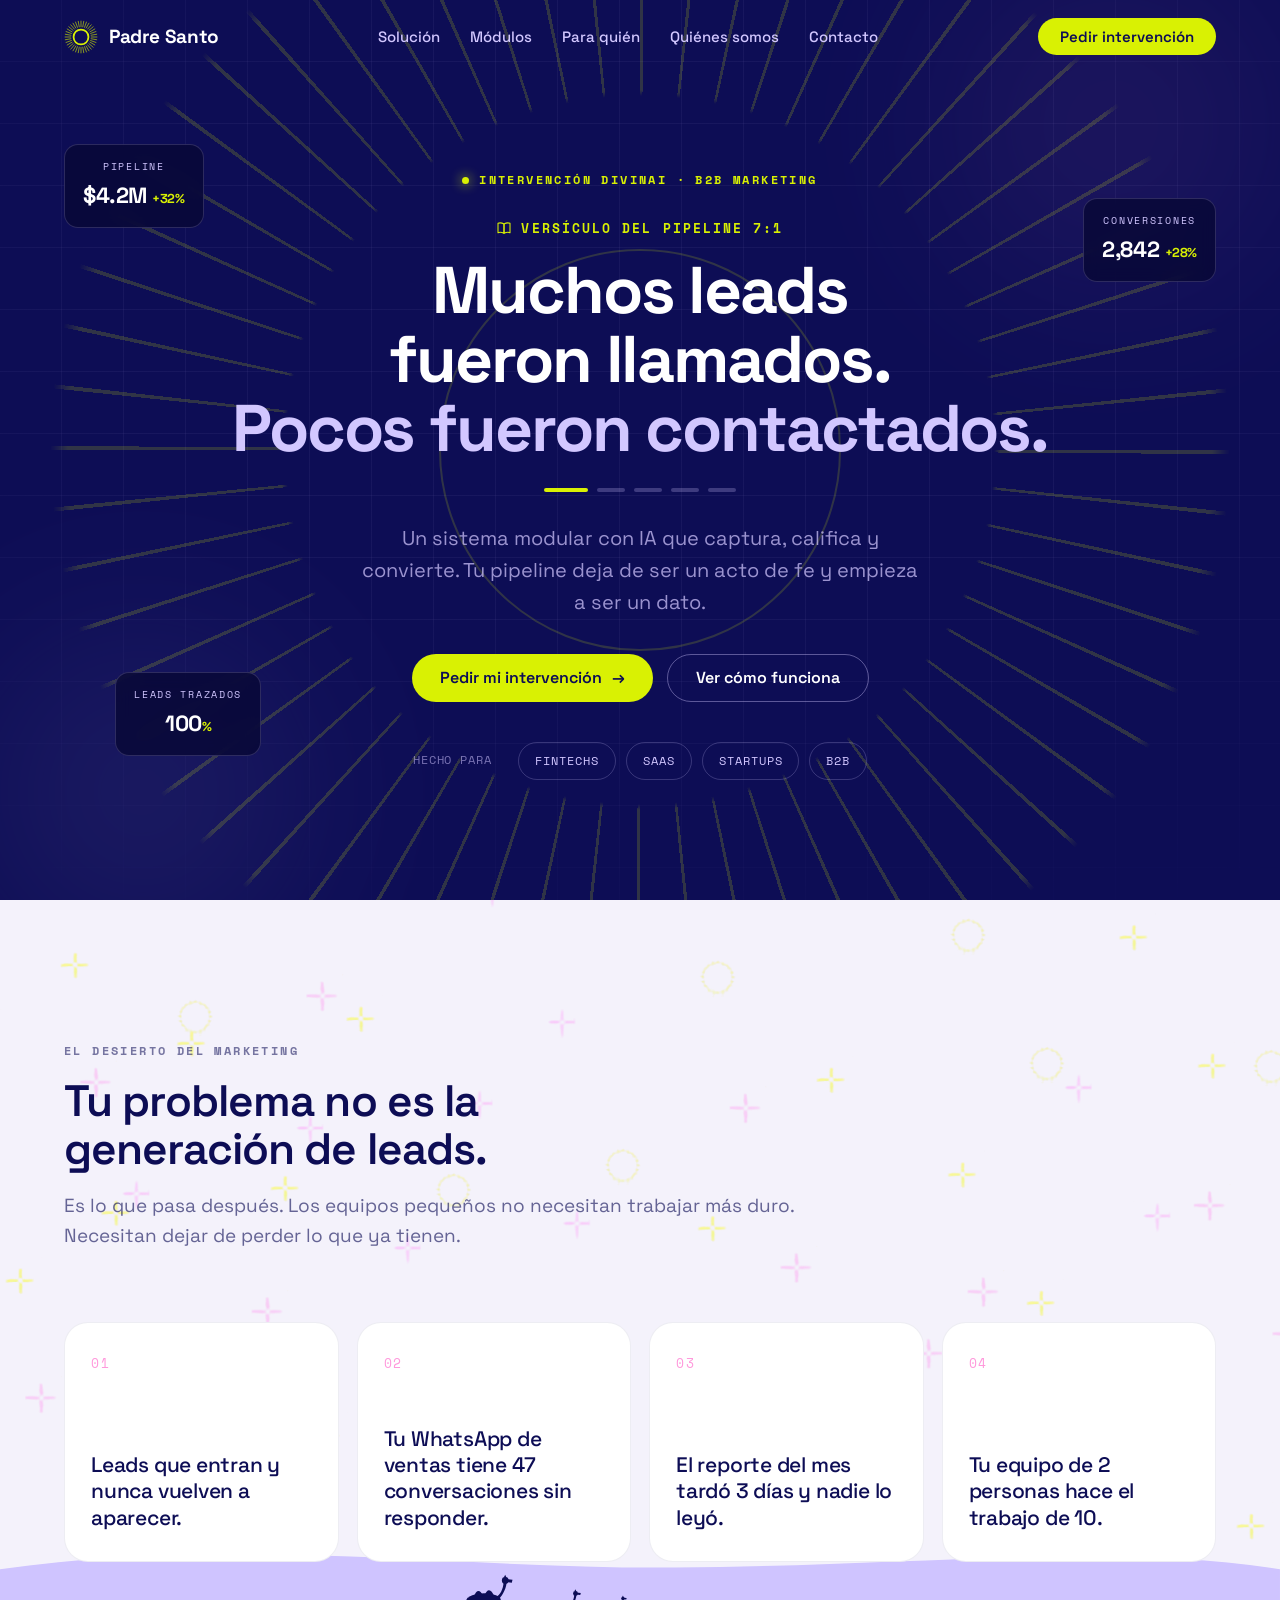
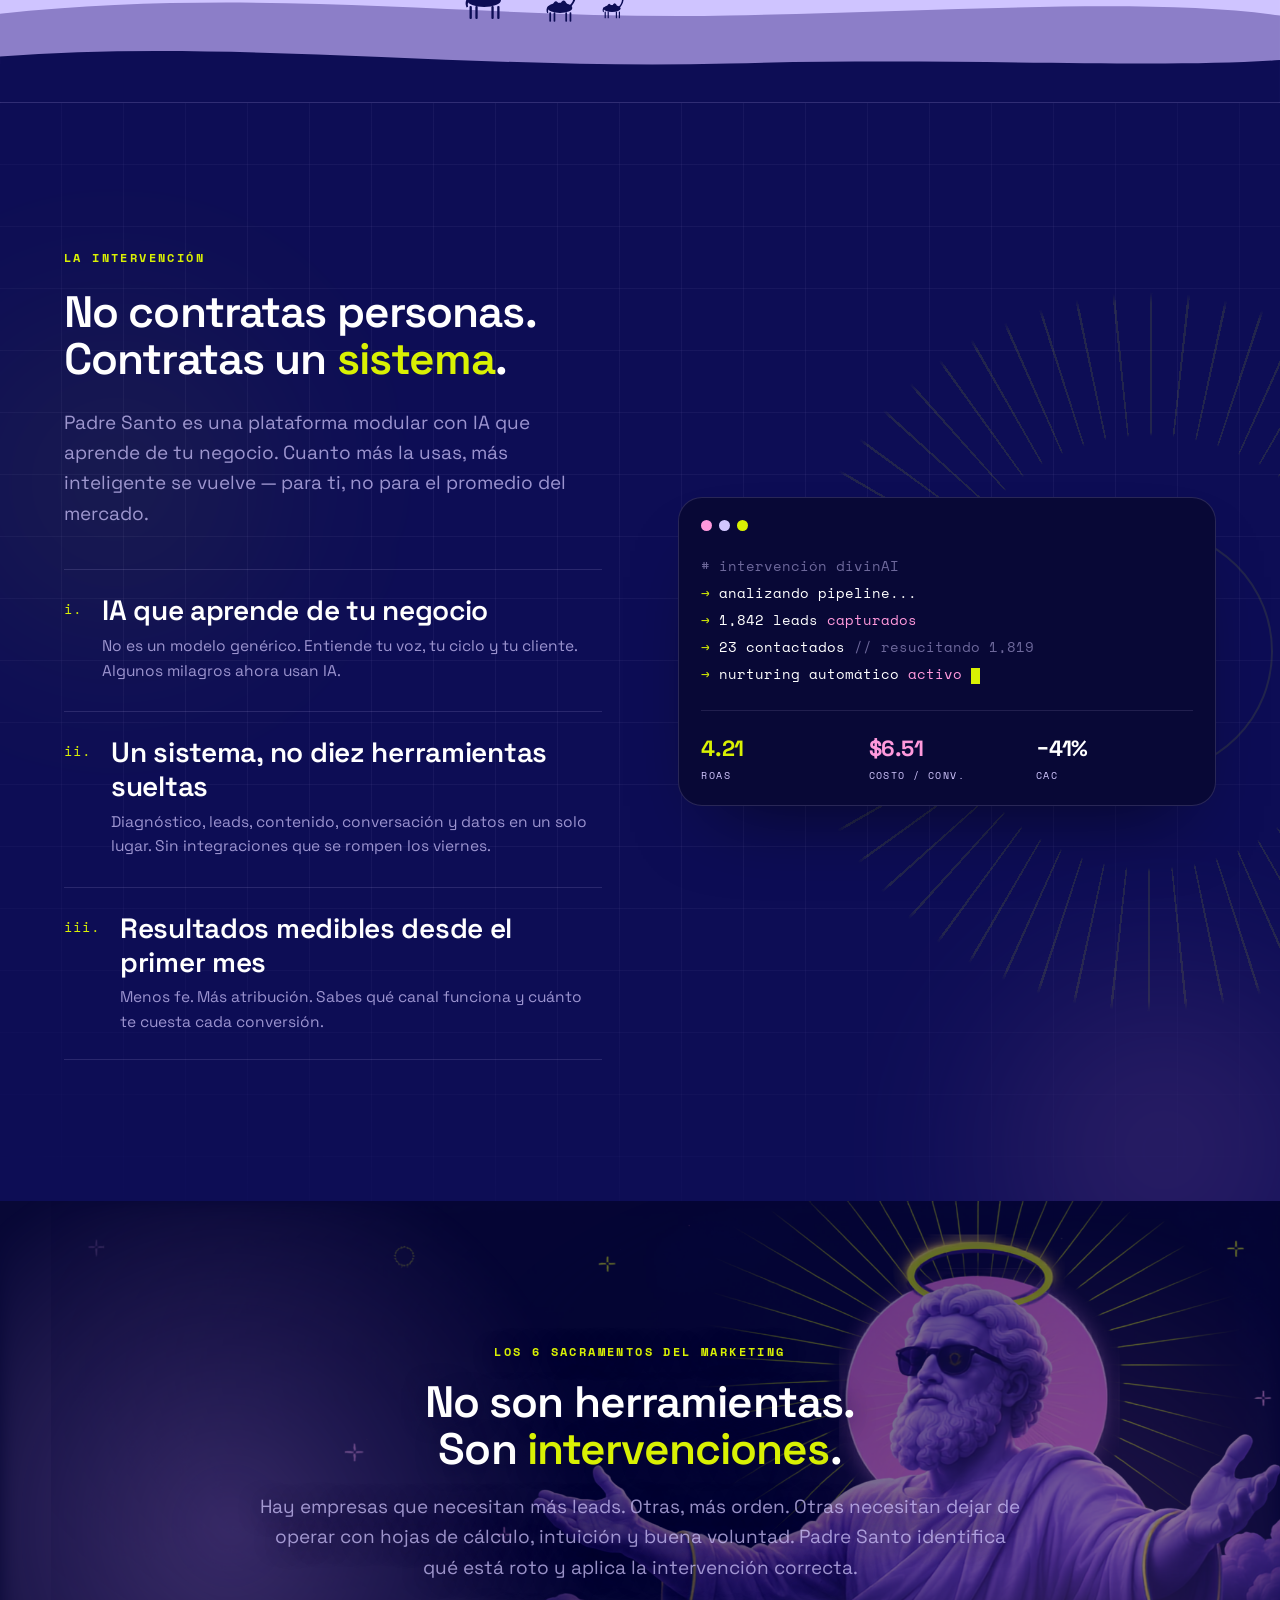
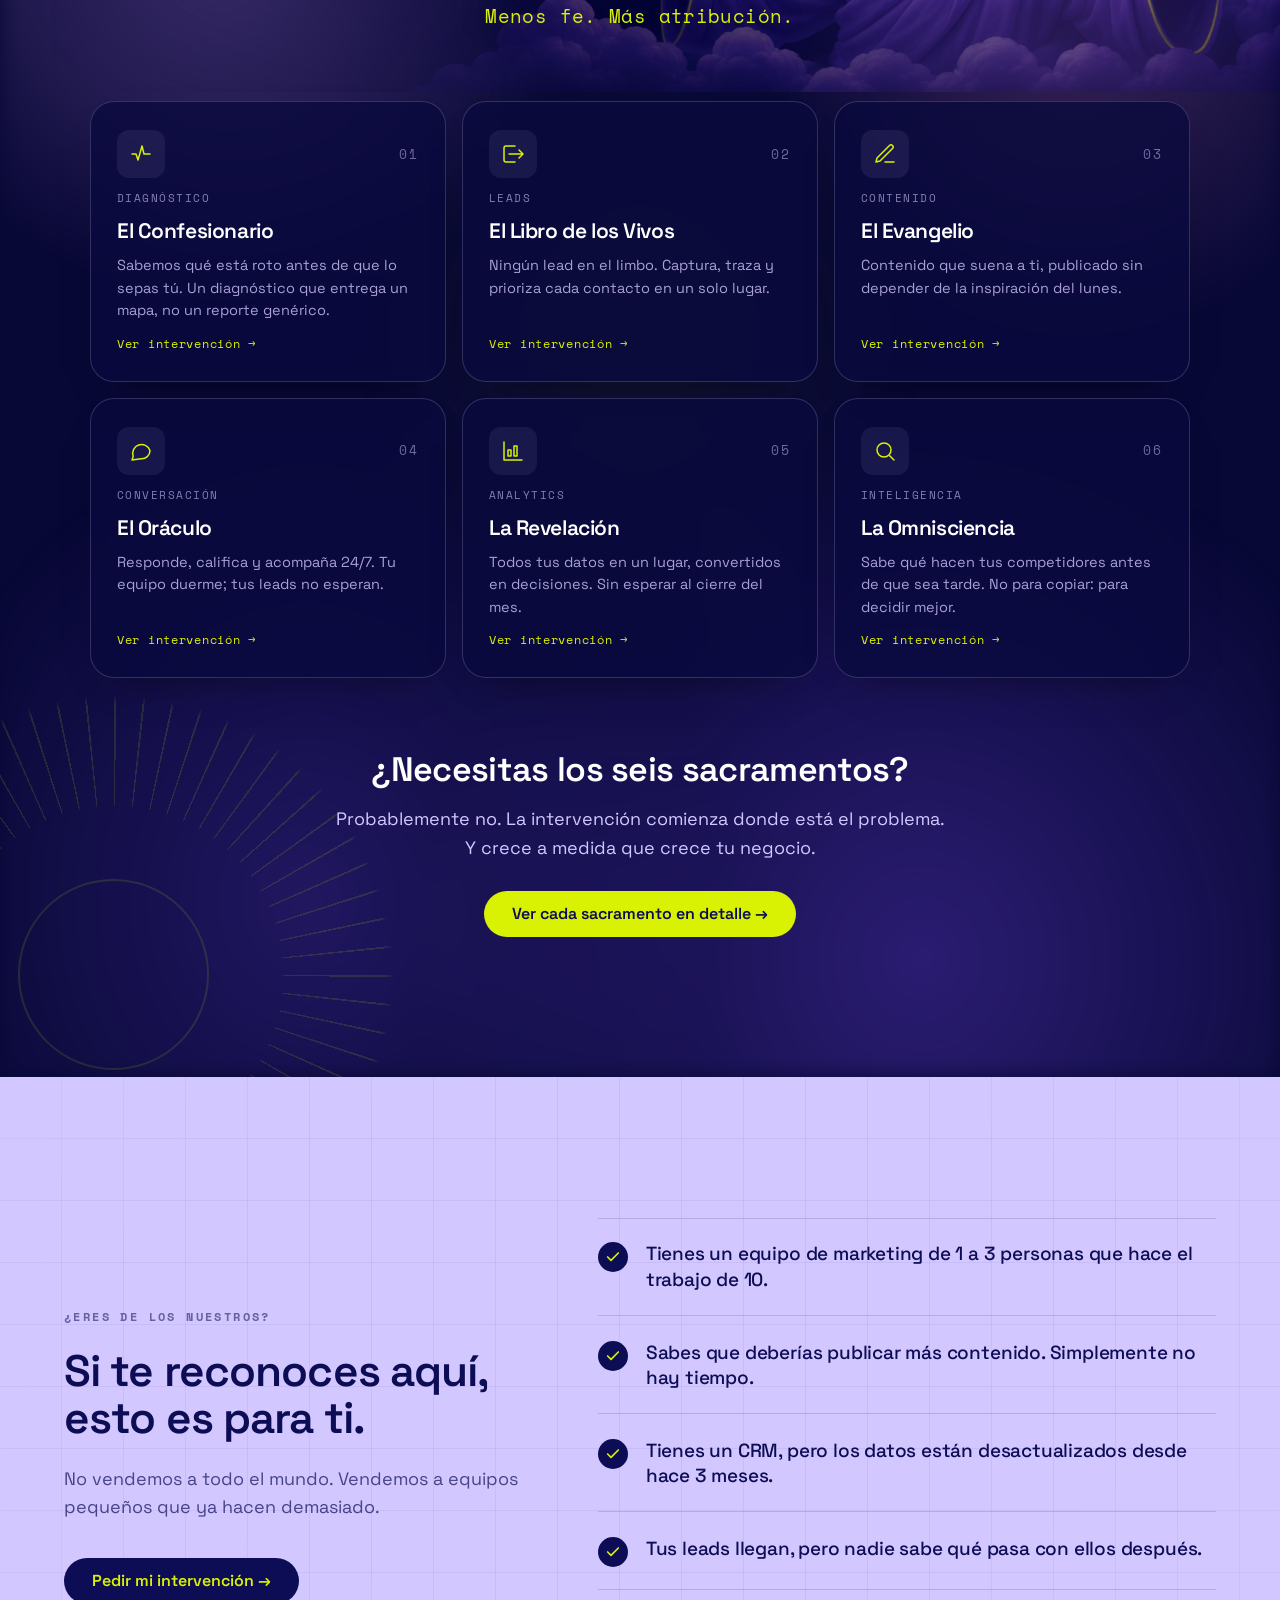
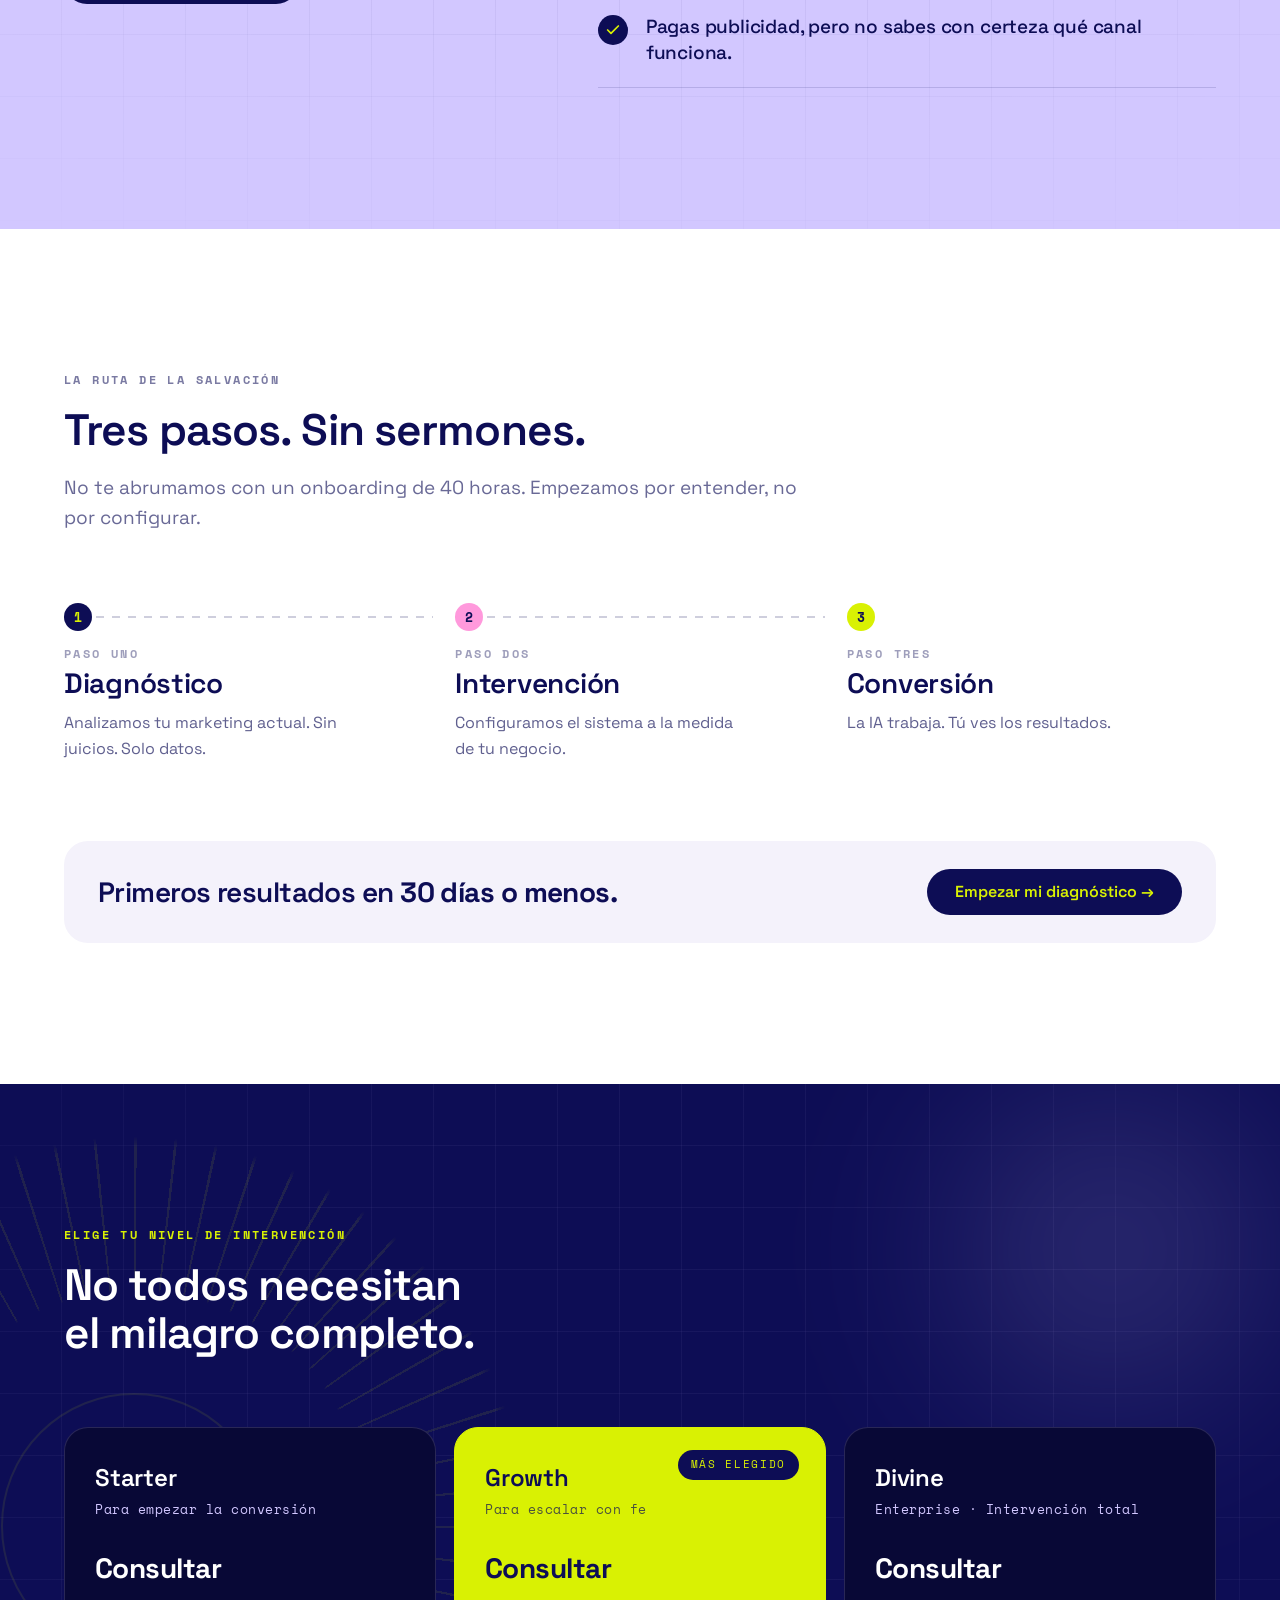
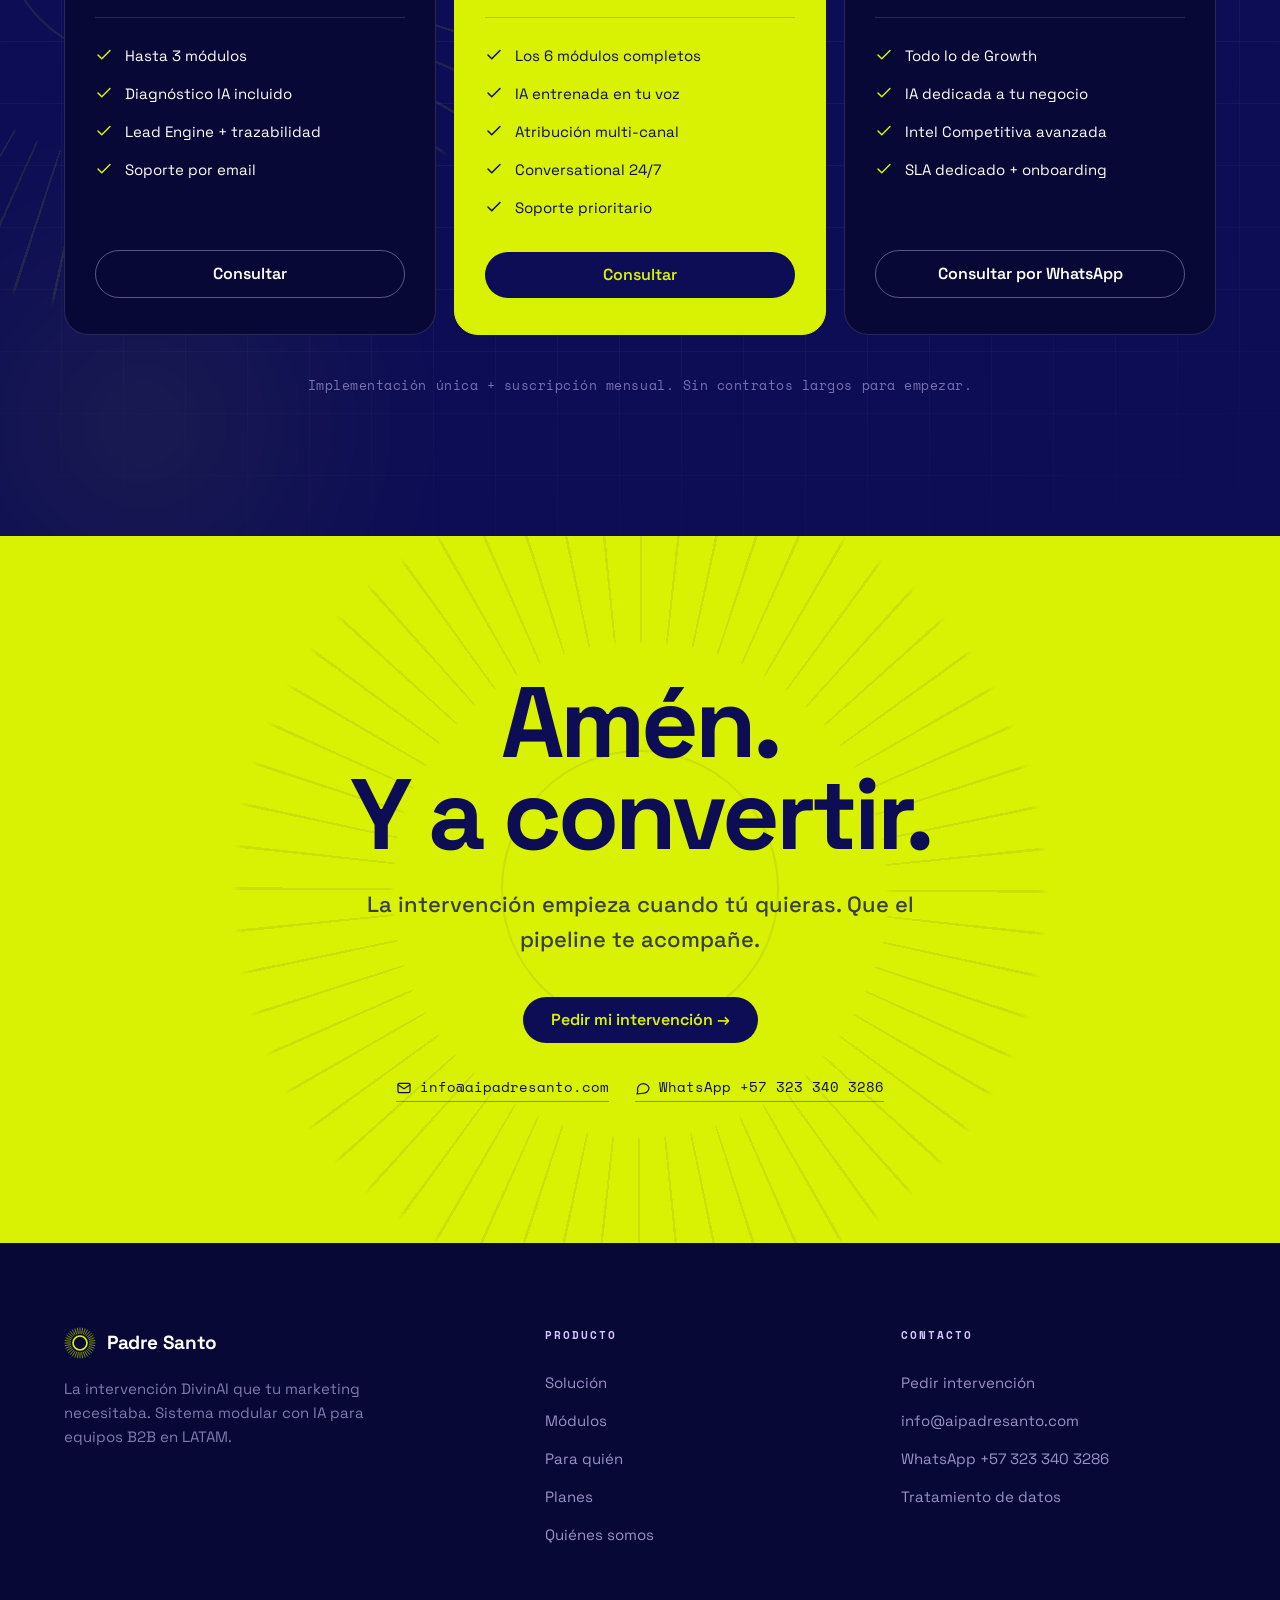
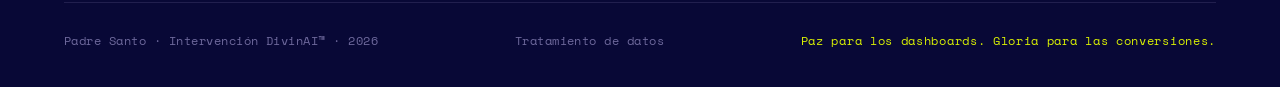
==== commit 05b1e1d6: "Desierto en El desierto del marketing: dunas + caravana de camellos Agrega un SVG decorativo al pie " ====
--- a/index.html
+++ b/index.html
@@ -4,17 +4,88 @@
 <meta charset="UTF-8">
 <meta name="viewport" content="width=device-width, initial-scale=1.0">
 <title>Padre Santo · La intervención DivinAI que tu marketing necesitaba</title>
-<meta name="description" content="Padre Santo es un sistema modular de marketing con IA para empresas B2B. Diagnóstico, leads, contenido, conversación, analytics e inteligencia competitiva. Menos fe. Más atribución.">
+<meta name="description" content="Padre Santo es un sistema modular de marketing con IA para empresas B2B en LATAM. Diagnóstico, leads, contenido, conversación, analytics e inteligencia competitiva. Menos fe. Más atribución.">
+<meta name="keywords" content="marketing con IA, marketing B2B, automatización de marketing, lead scoring, atribución multicanal, CRM, fintech, SaaS, startups, LATAM, Padre Santo">
+<meta name="author" content="Padre Santo">
+<meta name="robots" content="index, follow, max-image-preview:large">
 <meta name="theme-color" content="#0D0D55">
-<meta property="og:title" content="Padre Santo · Intervención DivinAI para B2B">
-<meta property="og:description" content="Tu pipeline no está muerto. Solo necesita resurrección.">
+<link rel="canonical" href="https://aipadresanto.com/">
+
+<!-- Open Graph -->
 <meta property="og:type" content="website">
+<meta property="og:site_name" content="Padre Santo">
+<meta property="og:locale" content="es_LA">
+<meta property="og:url" content="https://aipadresanto.com/">
+<meta property="og:title" content="Padre Santo · La intervención DivinAI que tu marketing necesitaba">
+<meta property="og:description" content="Sistema modular de marketing con IA para B2B. Tu pipeline no está muerto. Solo necesita resurrección. Menos fe. Más atribución.">
+<meta property="og:image" content="https://aipadresanto.com/assets/Padre-Santo.png">
+<meta property="og:image:width" content="1731">
+<meta property="og:image:height" content="909">
+<meta property="og:image:alt" content="Padre Santo · AI Marketing Software · Intervención DivinAI">
+
+<!-- Twitter -->
+<meta name="twitter:card" content="summary_large_image">
+<meta name="twitter:title" content="Padre Santo · Intervención DivinAI para B2B">
+<meta name="twitter:description" content="Sistema modular de marketing con IA. Tu pipeline no está muerto. Solo necesita resurrección.">
+<meta name="twitter:image" content="https://aipadresanto.com/assets/Padre-Santo.png">
 
 <link rel="preconnect" href="https://fonts.googleapis.com">
 <link rel="preconnect" href="https://fonts.gstatic.com" crossorigin>
 <link href="https://fonts.googleapis.com/css2?family=Space+Grotesk:wght@300;400;500;600;700&family=Space+Mono:wght@400;700&display=swap" rel="stylesheet">
 <link rel="stylesheet" href="styles.css">
 <link rel="icon" href="data:image/svg+xml,%3Csvg xmlns='http://www.w3.org/2000/svg' viewBox='0 0 48 48'%3E%3Ccircle cx='24' cy='24' r='12' fill='none' stroke='%23D9F103' stroke-width='3'/%3E%3C/svg%3E">
+
+<!-- Datos estructurados -->
+<script type="application/ld+json">
+{
+  "@context": "https://schema.org",
+  "@graph": [
+    {
+      "@type": "Organization",
+      "@id": "https://aipadresanto.com/#organization",
+      "name": "Padre Santo",
+      "alternateName": "Padre Santo · Intervención DivinAI",
+      "url": "https://aipadresanto.com/",
+      "logo": "https://aipadresanto.com/assets/Padre-Santo.png",
+      "image": "https://aipadresanto.com/assets/Padre-Santo.png",
+      "description": "Plataforma modular de marketing con inteligencia artificial para empresas B2B —fintechs, SaaS y startups— en LATAM.",
+      "email": "info@aipadresanto.com",
+      "areaServed": "LATAM",
+      "founder": [
+        { "@type": "Person", "name": "María Clara Zea" },
+        { "@type": "Person", "name": "Daniel" }
+      ],
+      "contactPoint": {
+        "@type": "ContactPoint",
+        "telephone": "+57-323-340-3286",
+        "contactType": "sales",
+        "email": "info@aipadresanto.com",
+        "areaServed": "LATAM",
+        "availableLanguage": "Spanish"
+      }
+    },
+    {
+      "@type": "WebSite",
+      "@id": "https://aipadresanto.com/#website",
+      "url": "https://aipadresanto.com/",
+      "name": "Padre Santo",
+      "description": "La intervención DivinAI que tu marketing necesitaba.",
+      "publisher": { "@id": "https://aipadresanto.com/#organization" },
+      "inLanguage": "es"
+    },
+    {
+      "@type": "SoftwareApplication",
+      "name": "Padre Santo",
+      "applicationCategory": "BusinessApplication",
+      "operatingSystem": "Web",
+      "url": "https://aipadresanto.com/",
+      "description": "Sistema modular con IA que automatiza el ciclo de marketing B2B: diagnóstico, captura y scoring de leads, contenido, conversación 24/7, analytics e inteligencia competitiva.",
+      "offers": { "@type": "Offer", "category": "SaaS", "priceCurrency": "USD" },
+      "publisher": { "@id": "https://aipadresanto.com/#organization" }
+    }
+  ]
+}
+</script>
 </head>
 <body>
 
@@ -123,6 +194,36 @@
 <section class="problema section-pad">
   <div class="deco" aria-hidden="true">
     <div class="deco-stars"></div>
+    <div class="desert">
+      <svg viewBox="0 0 1440 300" preserveAspectRatio="xMidYMax meet" fill="none" xmlns="http://www.w3.org/2000/svg">
+        <defs>
+          <g id="ps-camel" fill="#0D0D55">
+            <rect x="10" y="-18" width="3.2" height="18" rx="1.4"/>
+            <rect x="18" y="-18" width="3.2" height="18" rx="1.4"/>
+            <rect x="40" y="-18" width="3.2" height="18" rx="1.4"/>
+            <rect x="48" y="-18" width="3.2" height="18" rx="1.4"/>
+            <path d="M8,-30 C4,-26 4,-20 6,-16 L8,-17 C7,-21 8,-25 11,-28 Z"/>
+            <ellipse cx="30" cy="-26" rx="23" ry="9.5"/>
+            <path d="M16,-31 Q22,-46 29,-31 Z"/>
+            <path d="M30,-32 Q37,-48 44,-31 Z"/>
+            <path d="M46,-30 C52,-33 56,-40 57,-52 L61,-51 C60,-39 53,-30 49,-26 Z"/>
+            <circle cx="59" cy="-53" r="4.6"/>
+            <path d="M61,-55 L69,-54 L68,-50 L60,-51 Z"/>
+            <path d="M57,-57 L59,-61 L61,-56 Z"/>
+          </g>
+        </defs>
+        <!-- duna trasera (lila claro) -->
+        <path d="M0,150 C260,112 520,150 760,148 C1030,146 1250,120 1440,150 L1440,300 L0,300 Z" fill="#CFC4FF"/>
+        <!-- duna media -->
+        <path d="M0,200 C300,168 560,208 820,202 C1080,196 1300,182 1440,202 L1440,300 L0,300 Z" fill="#8C7EC8"/>
+        <!-- caravana de camellos sobre la duna media -->
+        <use href="#ps-camel" transform="translate(520,206) scale(0.82)"/>
+        <use href="#ps-camel" transform="translate(612,209) scale(0.6)"/>
+        <use href="#ps-camel" transform="translate(676,205) scale(0.42)"/>
+        <!-- duna frontal (navy: empalma con la sección siguiente) -->
+        <path d="M0,248 C260,228 540,264 820,256 C1080,249 1300,262 1440,252 L1440,300 L0,300 Z" fill="#0D0D55"/>
+      </svg>
+    </div>
   </div>
   <div class="wrap">
     <div class="sec-head reveal">
--- a/styles.css
+++ b/styles.css
@@ -682,3 +682,9 @@
 .footer__legal { display: inline-flex; gap: 18px; flex-wrap: wrap; align-items: center; }
 .footer__legal a { font-family: var(--font-mono); font-size: 12px; color: rgba(210,199,255,0.5); letter-spacing: 0.04em; transition: color 0.2s; }
 .footer__legal a:hover { color: var(--neon); }
+
+/* =================================================================
+   DESIERTO — dunas + camellos al pie de la sección del problema
+   ================================================================= */
+.desert { left: 0; right: 0; bottom: 0; width: 100%; line-height: 0; z-index: 0; }
+.desert svg { width: 100%; height: auto; display: block; }
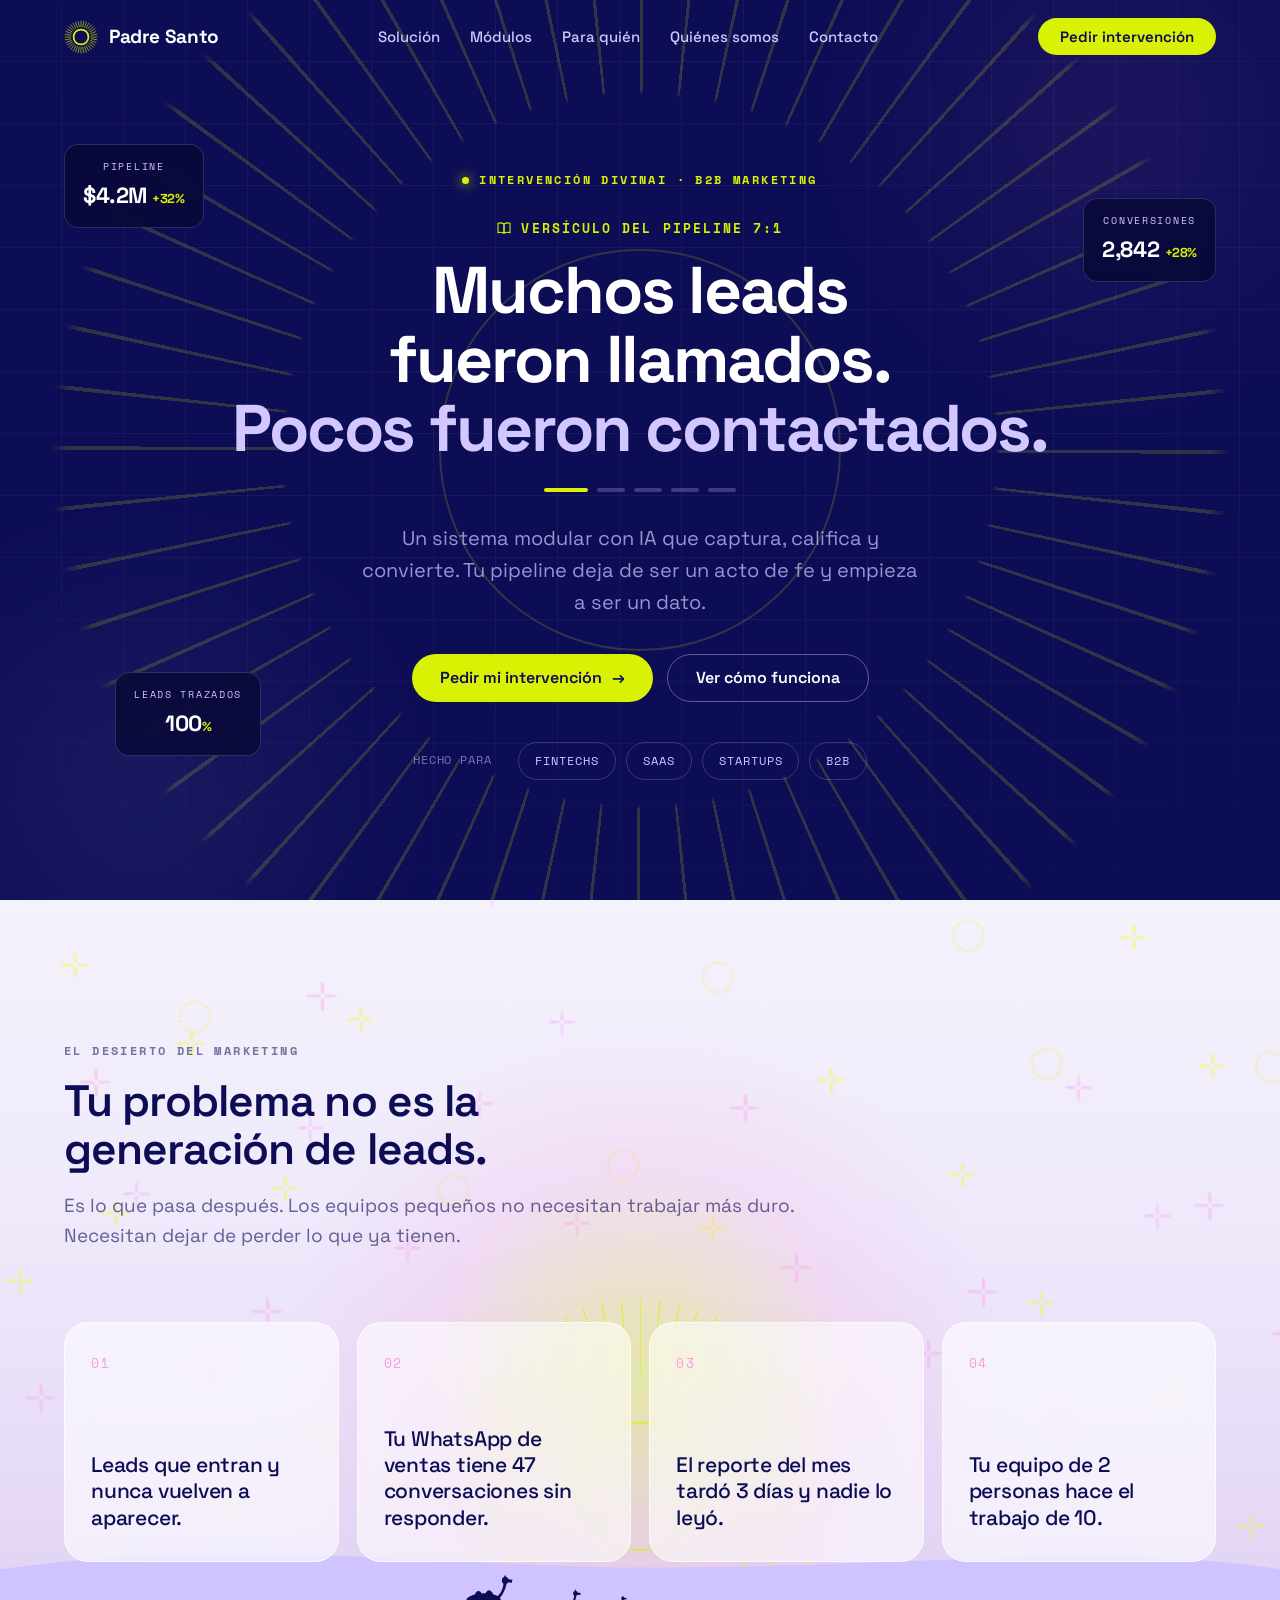
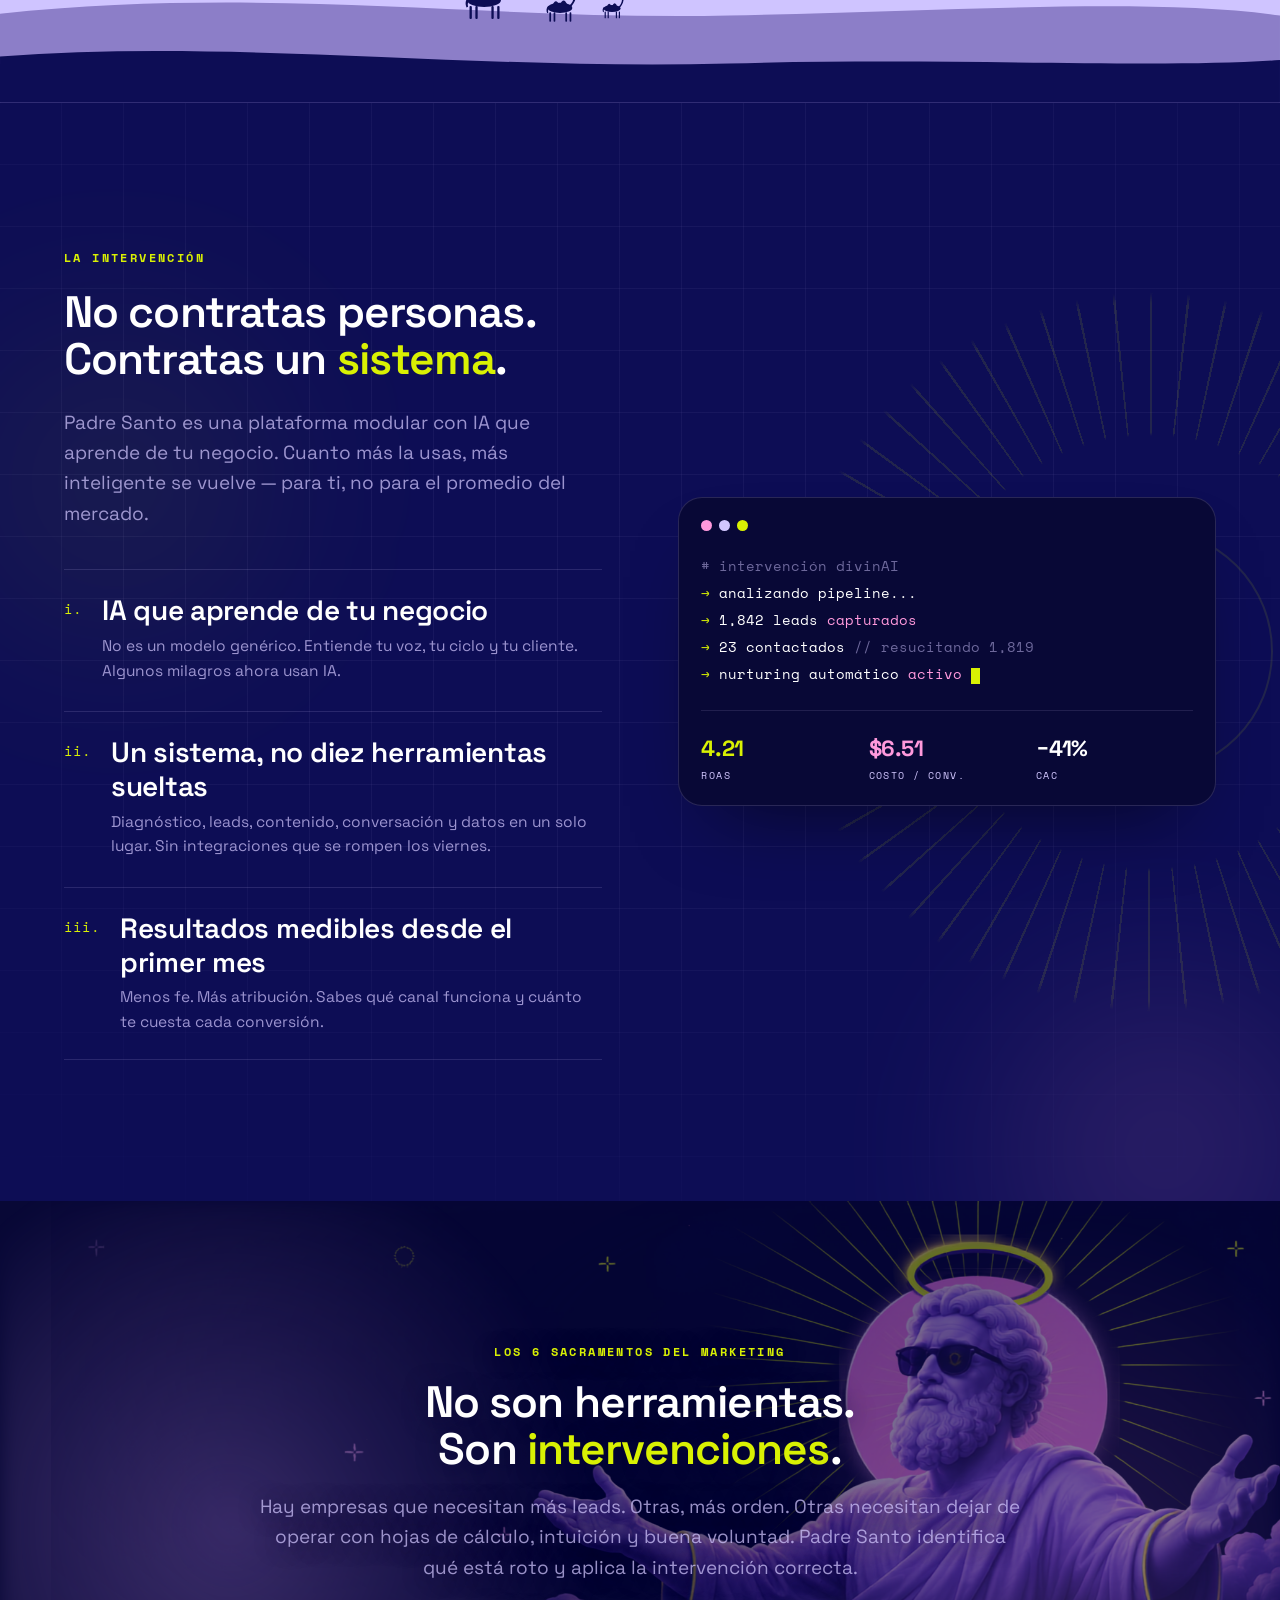
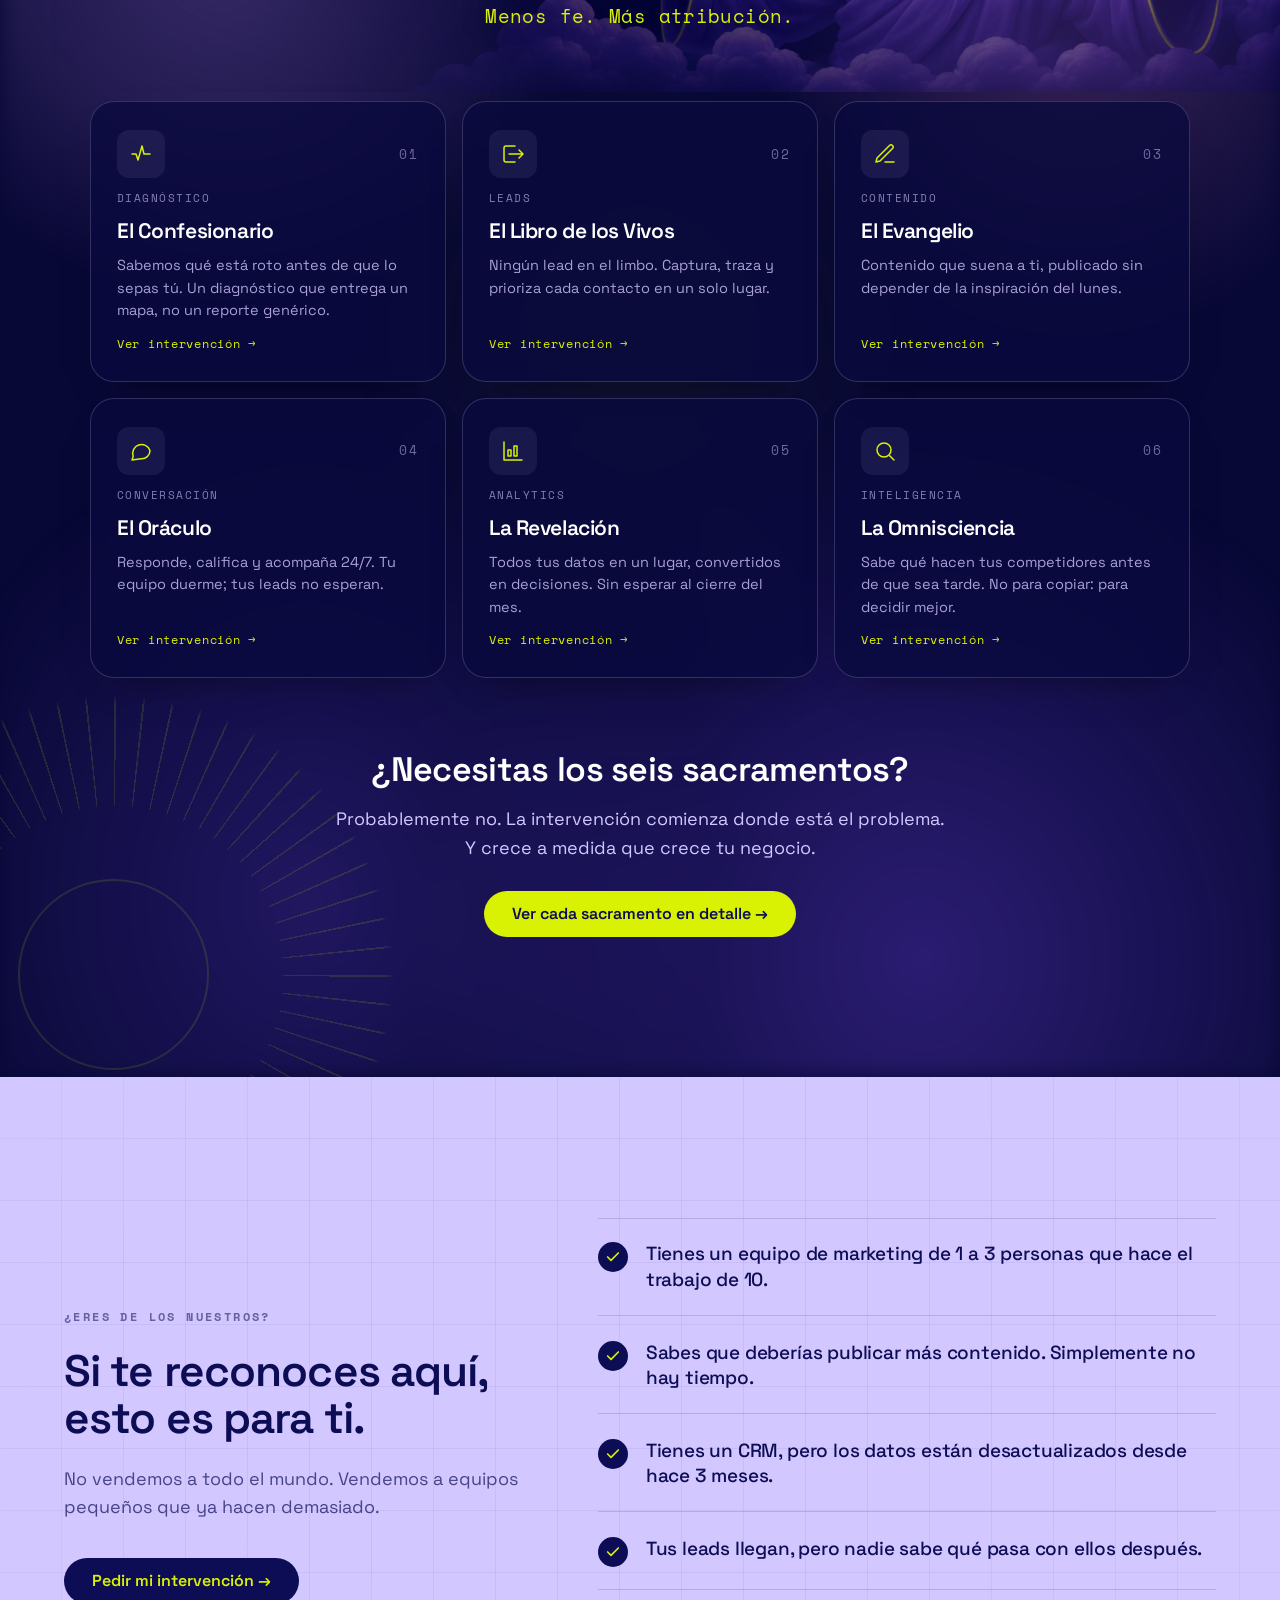
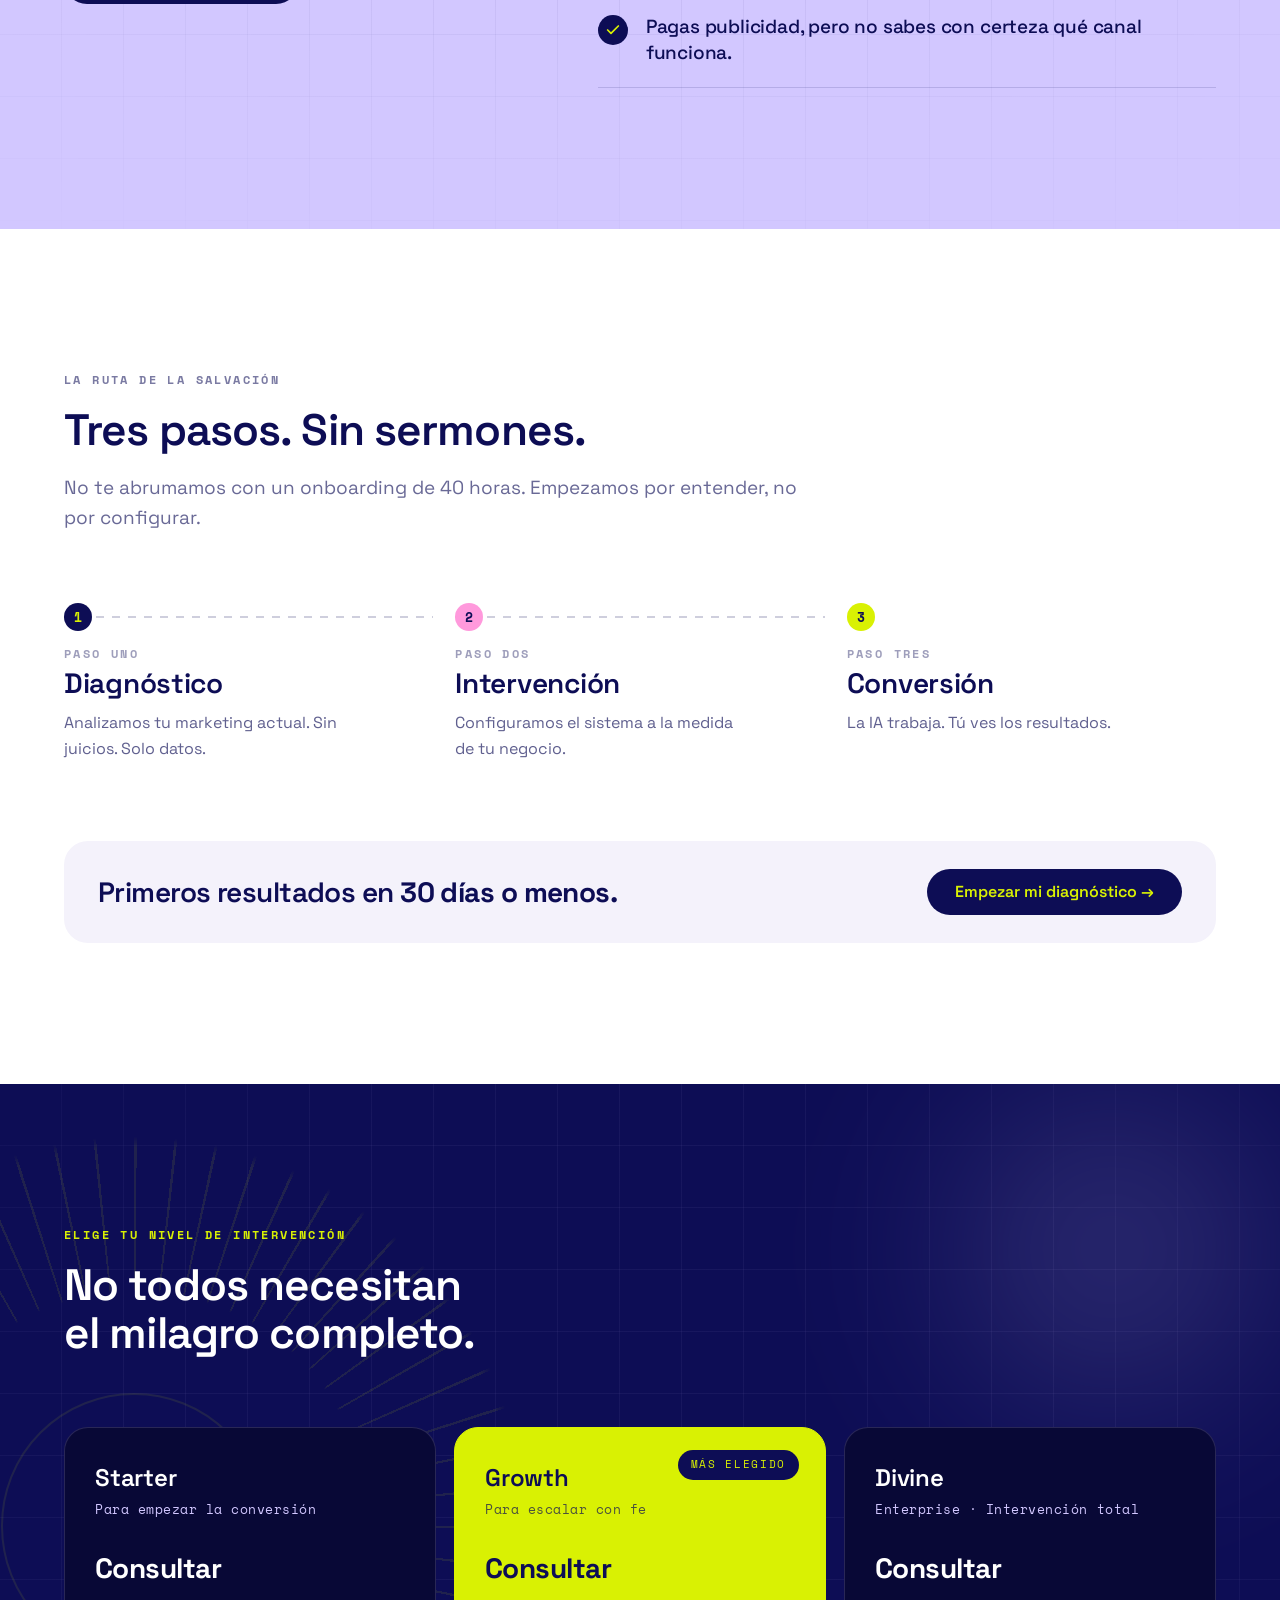
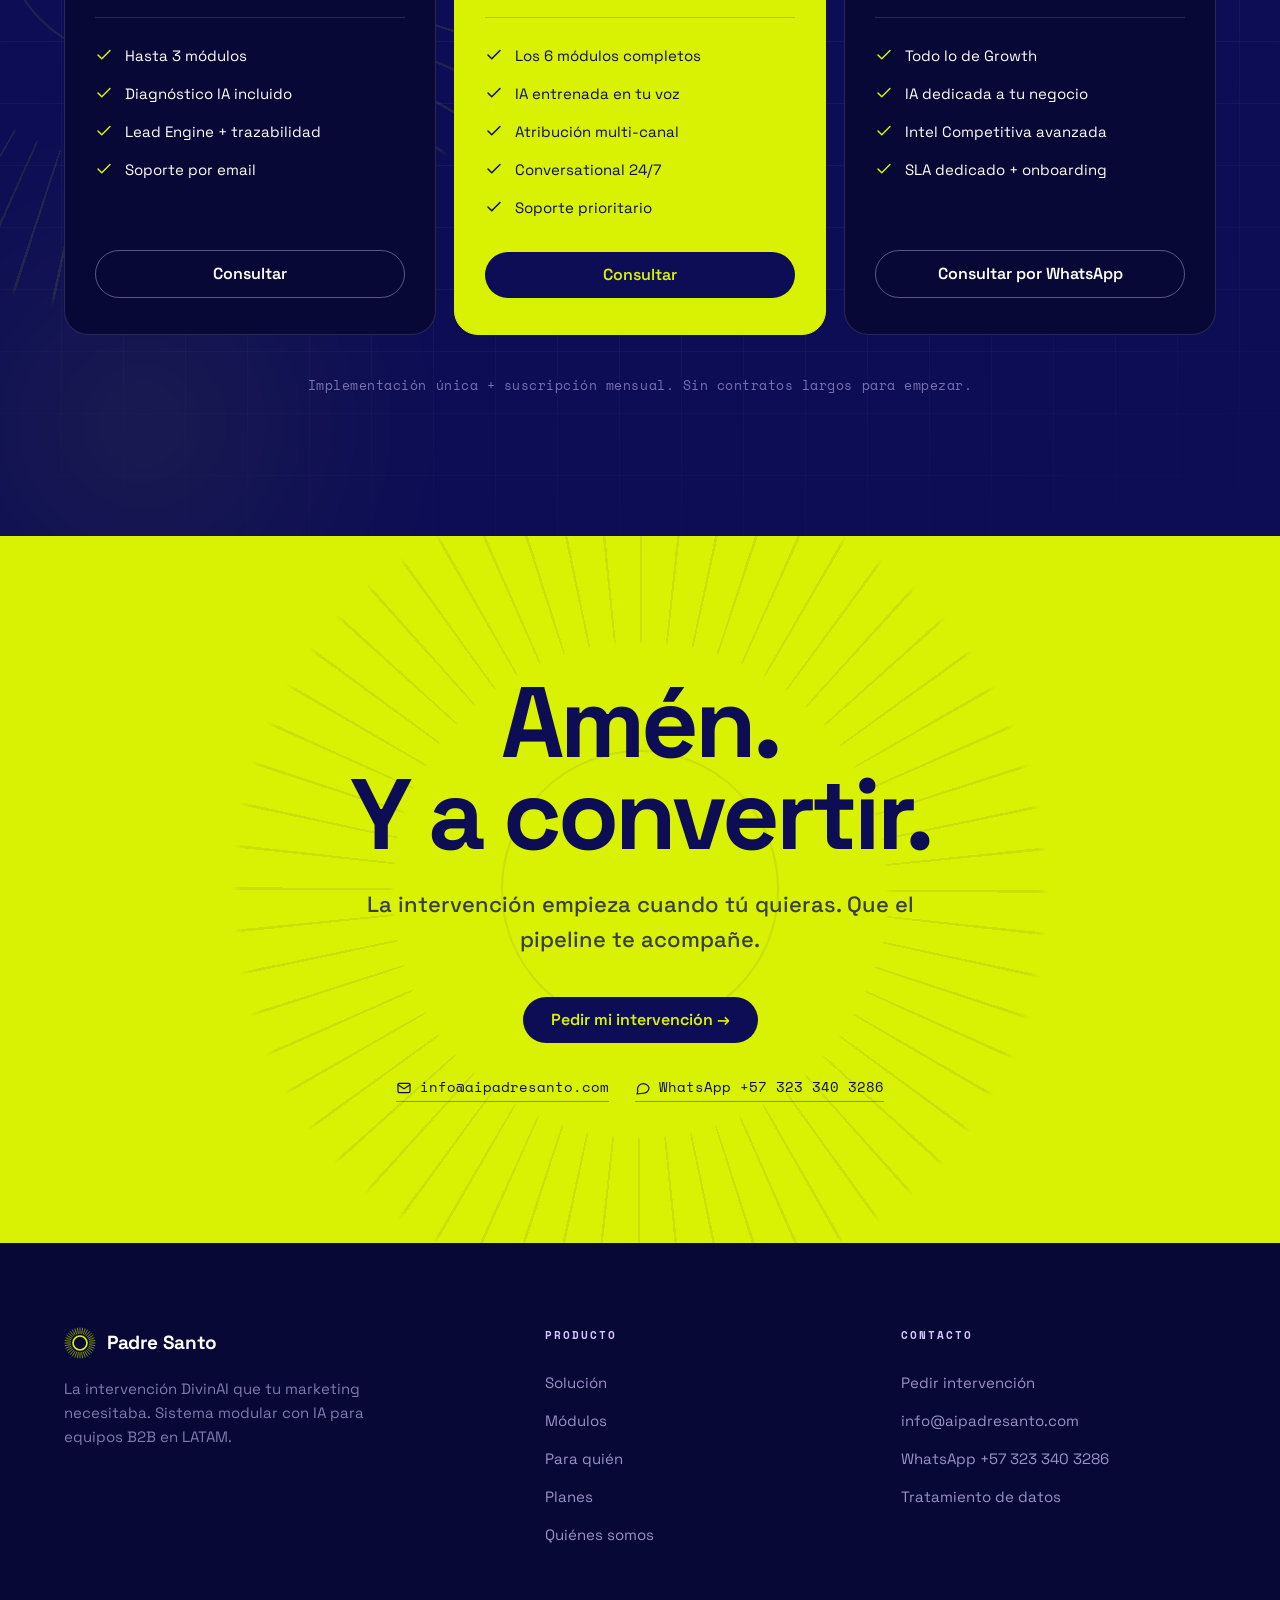
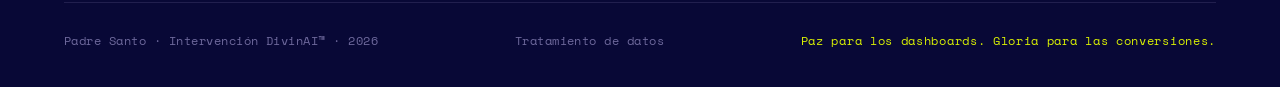
==== commit 4ca4ce56: "El desierto: cielo de atardecer + sol halo + tarjetas con transparencia - Fondo de la seccion pasa a" ====
--- a/index.html
+++ b/index.html
@@ -194,6 +194,8 @@
 <section class="problema section-pad">
   <div class="deco" aria-hidden="true">
     <div class="deco-stars"></div>
+    <div class="desert-sun-glow"></div>
+    <div class="desert-sun"><div class="halo-bg"></div></div>
     <div class="desert">
       <svg viewBox="0 0 1440 300" preserveAspectRatio="xMidYMax meet" fill="none" xmlns="http://www.w3.org/2000/svg">
         <defs>
--- a/styles.css
+++ b/styles.css
@@ -263,15 +263,15 @@
 /* =================================================================
    PROBLEMA
    ================================================================= */
-.problema { background: var(--paper); color: var(--navy); }
+.problema { background: linear-gradient(180deg, #F4F2FB 0%, #EFE9FB 40%, #E7DCF7 70%, #DDCDF2 100%); color: var(--navy); }
 .sec-head { max-width: 760px; margin-bottom: clamp(40px, 6vw, 70px); }
 .sec-head .kicker { display: block; margin-bottom: 18px; }
 .sec-head h2 { margin-bottom: 0; }
 .sec-head p { margin-top: 18px; font-size: clamp(16px,2vw,19px); }
 
 .pain-grid { display: grid; grid-template-columns: repeat(4, 1fr); gap: 18px; }
-.pain-card { background: var(--white); border: 1px solid rgba(13,13,85,0.07); border-radius: var(--r-lg); padding: 30px 26px; transition: transform 0.2s var(--ease), box-shadow 0.2s; display: flex; flex-direction: column; min-height: 240px; }
-.pain-card:hover { transform: translateY(-4px); box-shadow: 0 20px 40px -24px rgba(13,13,85,0.3); }
+.pain-card { background: rgba(255,255,255,0.58); -webkit-backdrop-filter: blur(10px); backdrop-filter: blur(10px); border: 1px solid rgba(255,255,255,0.65); border-radius: var(--r-lg); padding: 30px 26px; transition: transform 0.2s var(--ease), box-shadow 0.2s, background 0.2s; display: flex; flex-direction: column; min-height: 240px; }
+.pain-card:hover { transform: translateY(-4px); background: rgba(255,255,255,0.72); box-shadow: 0 20px 40px -24px rgba(13,13,85,0.3); }
 .pain-card .num { font-family: var(--font-mono); font-size: 13px; color: var(--pink); letter-spacing: 0.15em; margin-bottom: auto; }
 .pain-card p { font-size: clamp(18px, 2vw, 21px); font-weight: 500; letter-spacing: -0.01em; line-height: 1.25; margin-top: 22px; }
 
@@ -688,3 +688,13 @@
    ================================================================= */
 .desert { left: 0; right: 0; bottom: 0; width: 100%; line-height: 0; z-index: 0; }
 .desert svg { width: 100%; height: auto; display: block; }
+
+/* sol del desierto: halo de la marca + resplandor cálido en el horizonte */
+.desert-sun-glow {
+  left: 50%; bottom: -40px; transform: translateX(-50%);
+  width: min(720px, 94vw); aspect-ratio: 1; border-radius: 50%;
+  background: radial-gradient(circle, rgba(217,241,3,0.32), rgba(255,153,220,0.16) 42%, transparent 70%);
+  filter: blur(8px);
+}
+.desert-sun { left: 50%; bottom: 26px; transform: translateX(-50%); width: min(380px, 56vw); aspect-ratio: 1; }
+.desert-sun .halo-bg { inset: 0; width: auto; color: var(--neon); opacity: 0.62; --spin: 120s; }
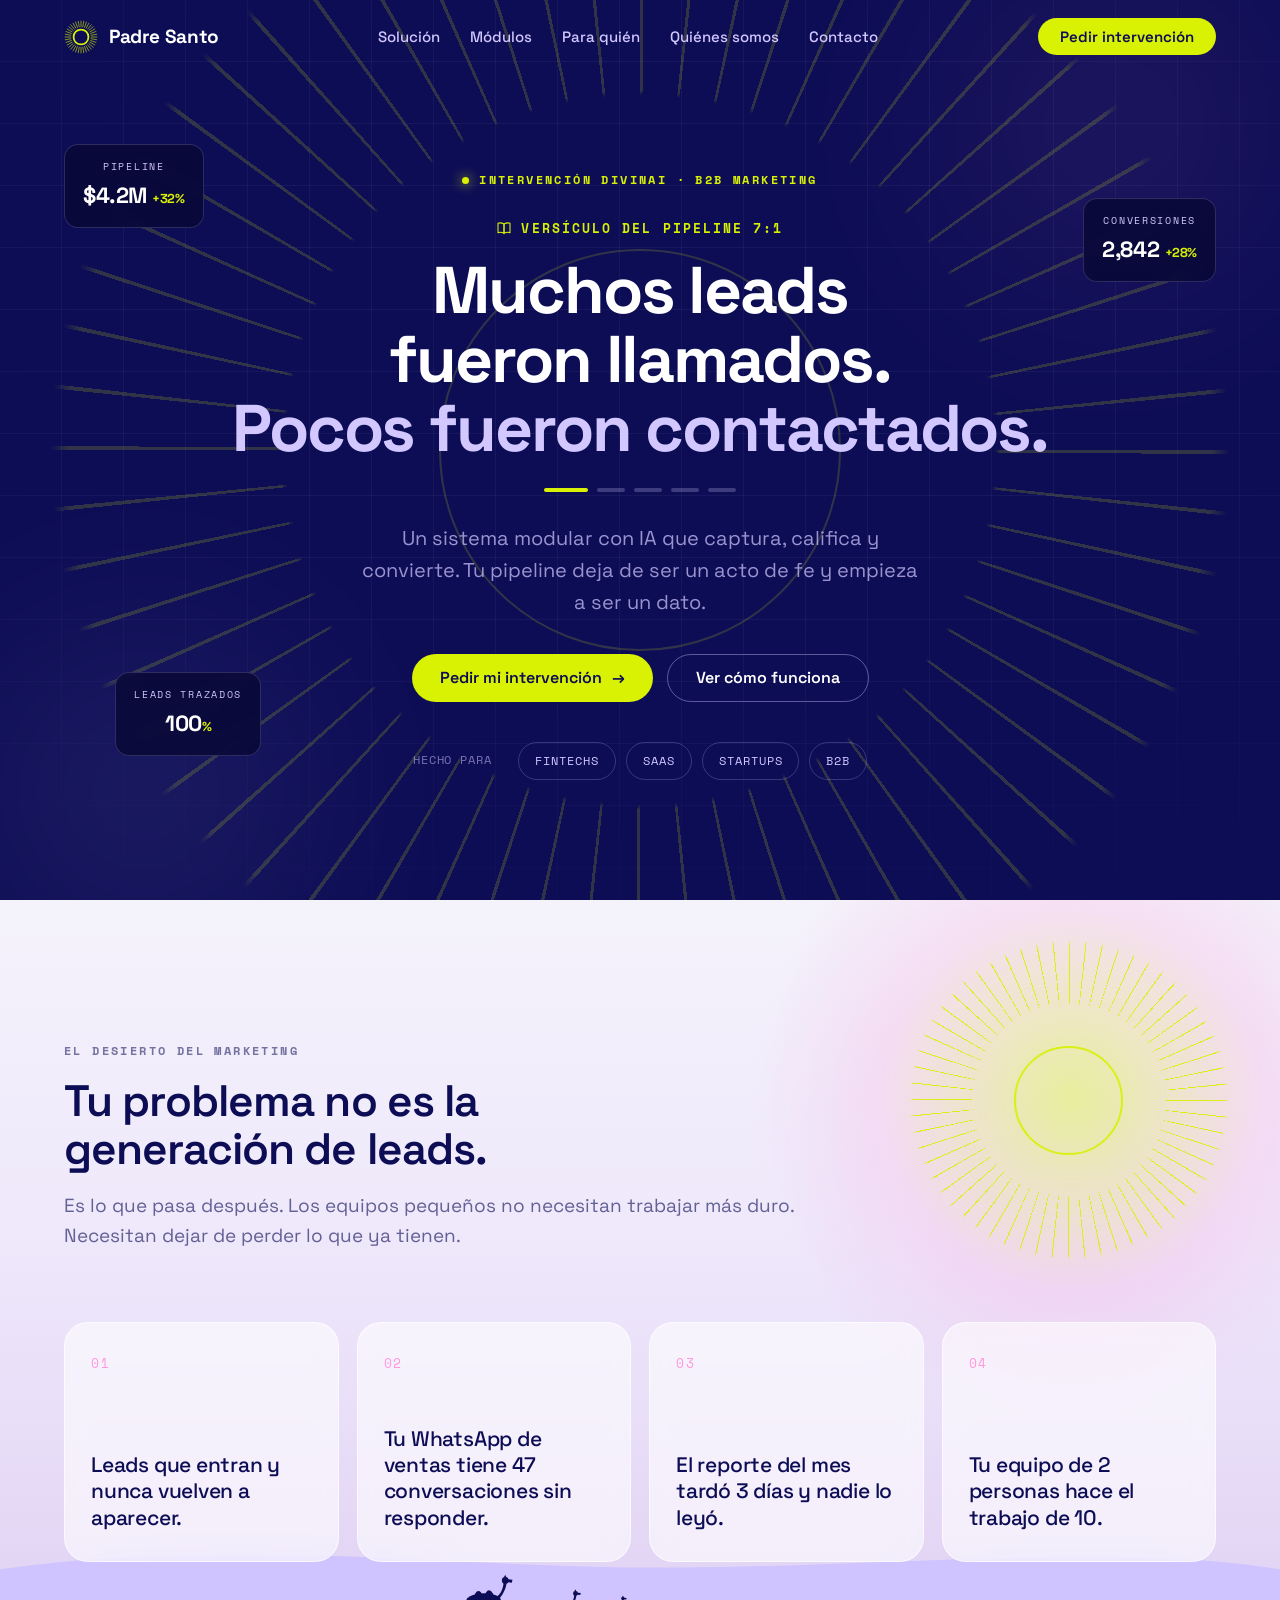
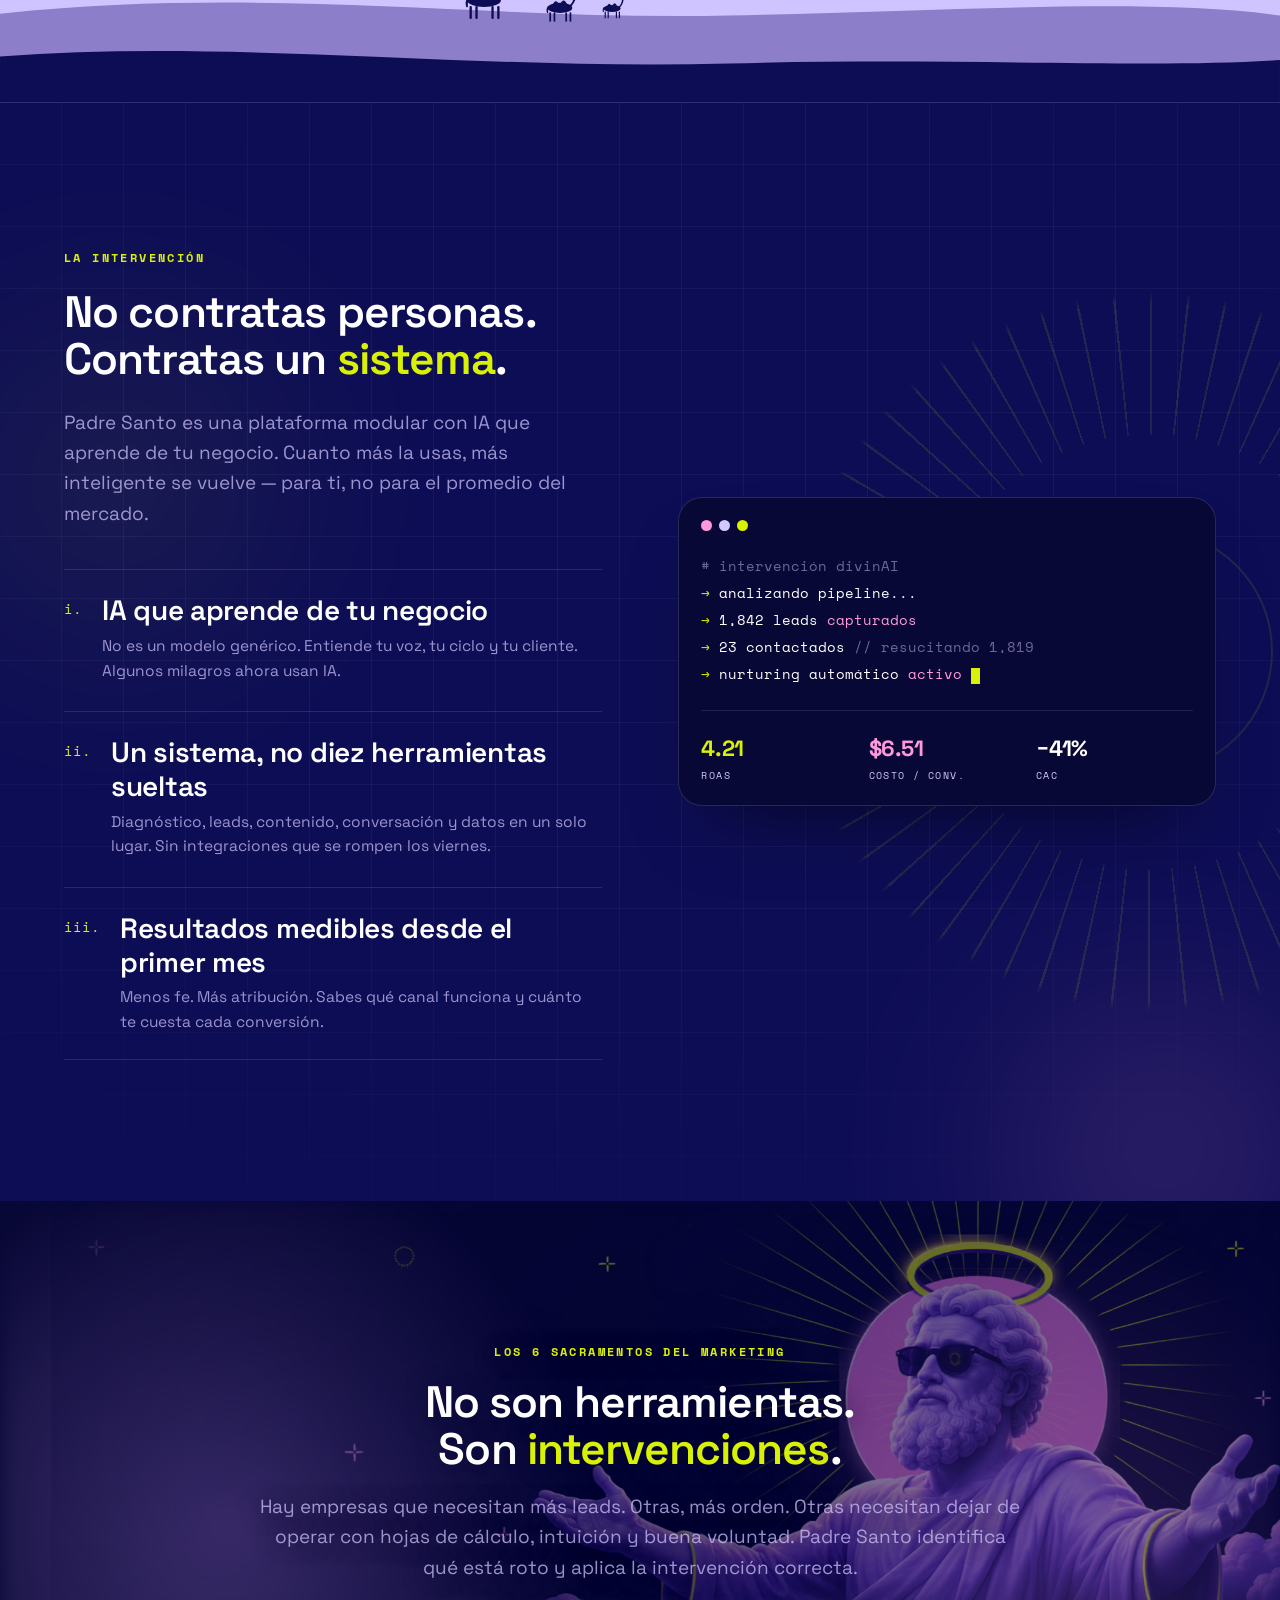
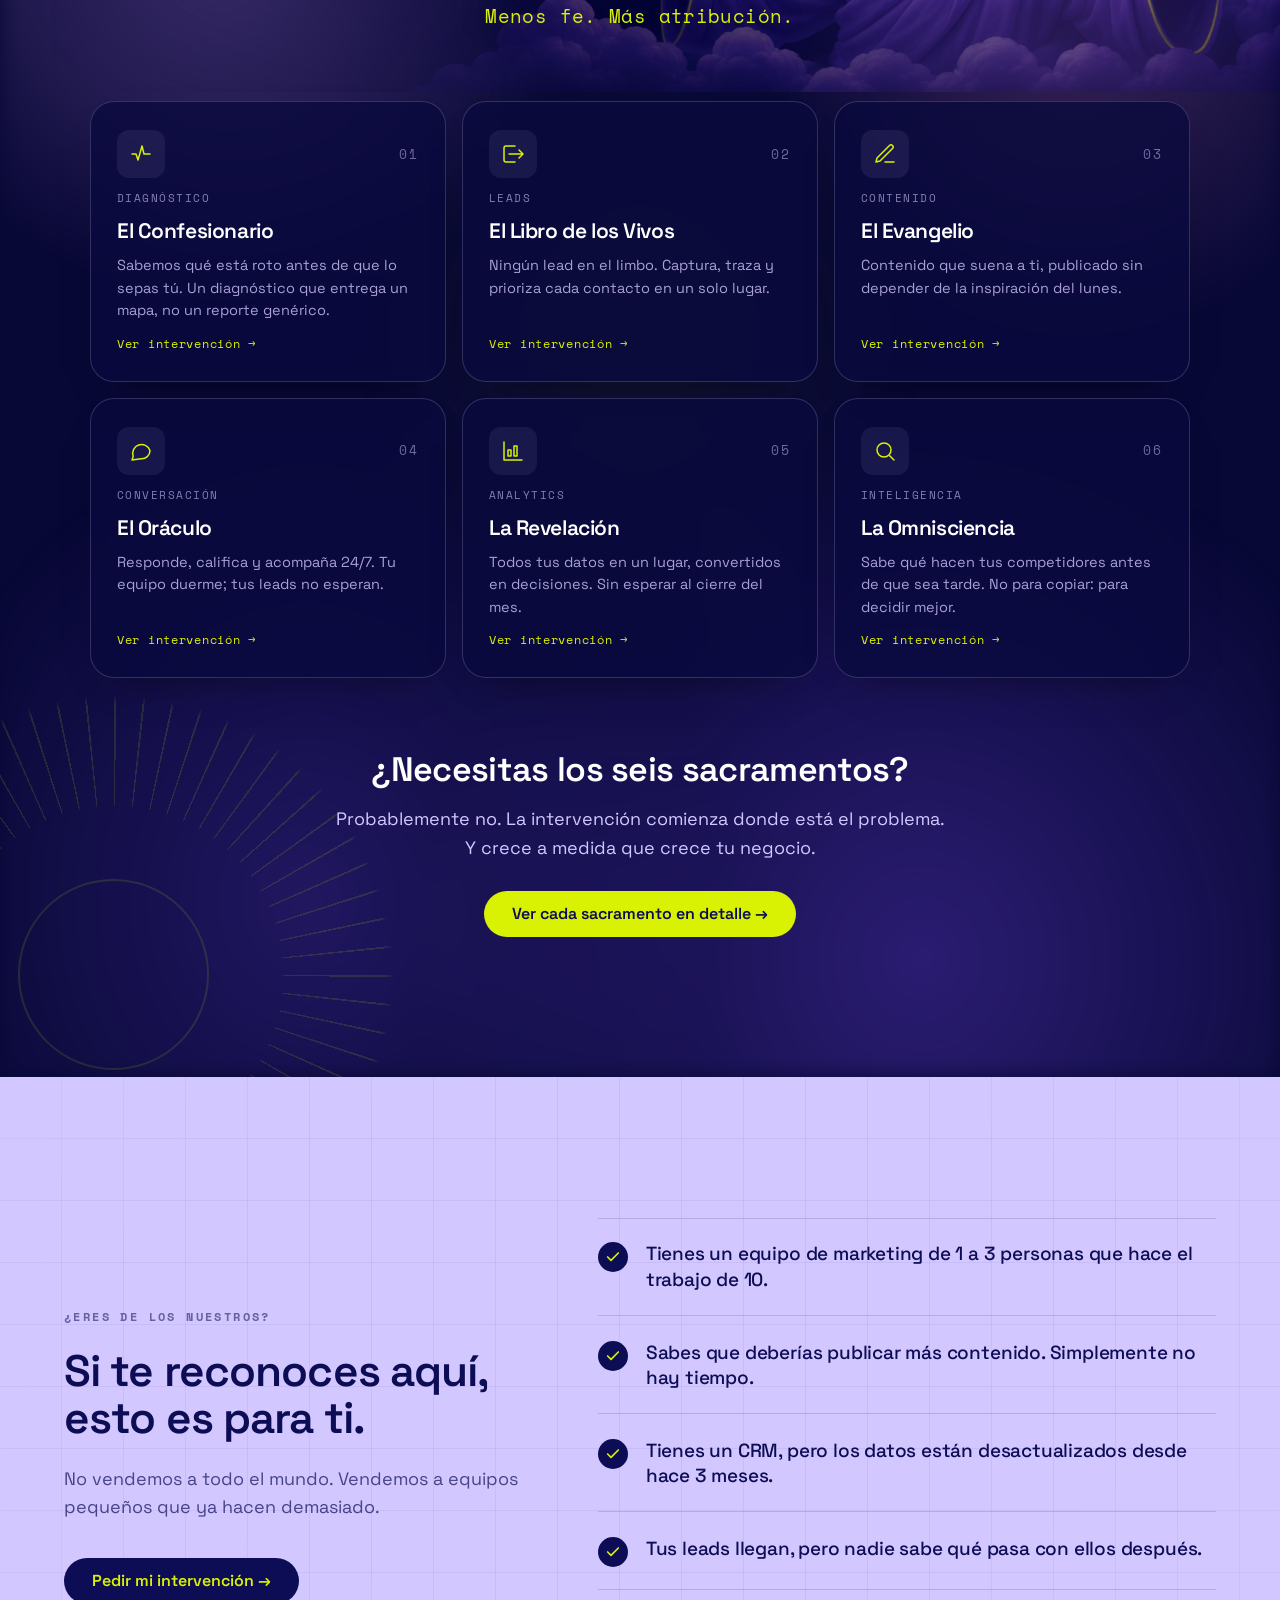
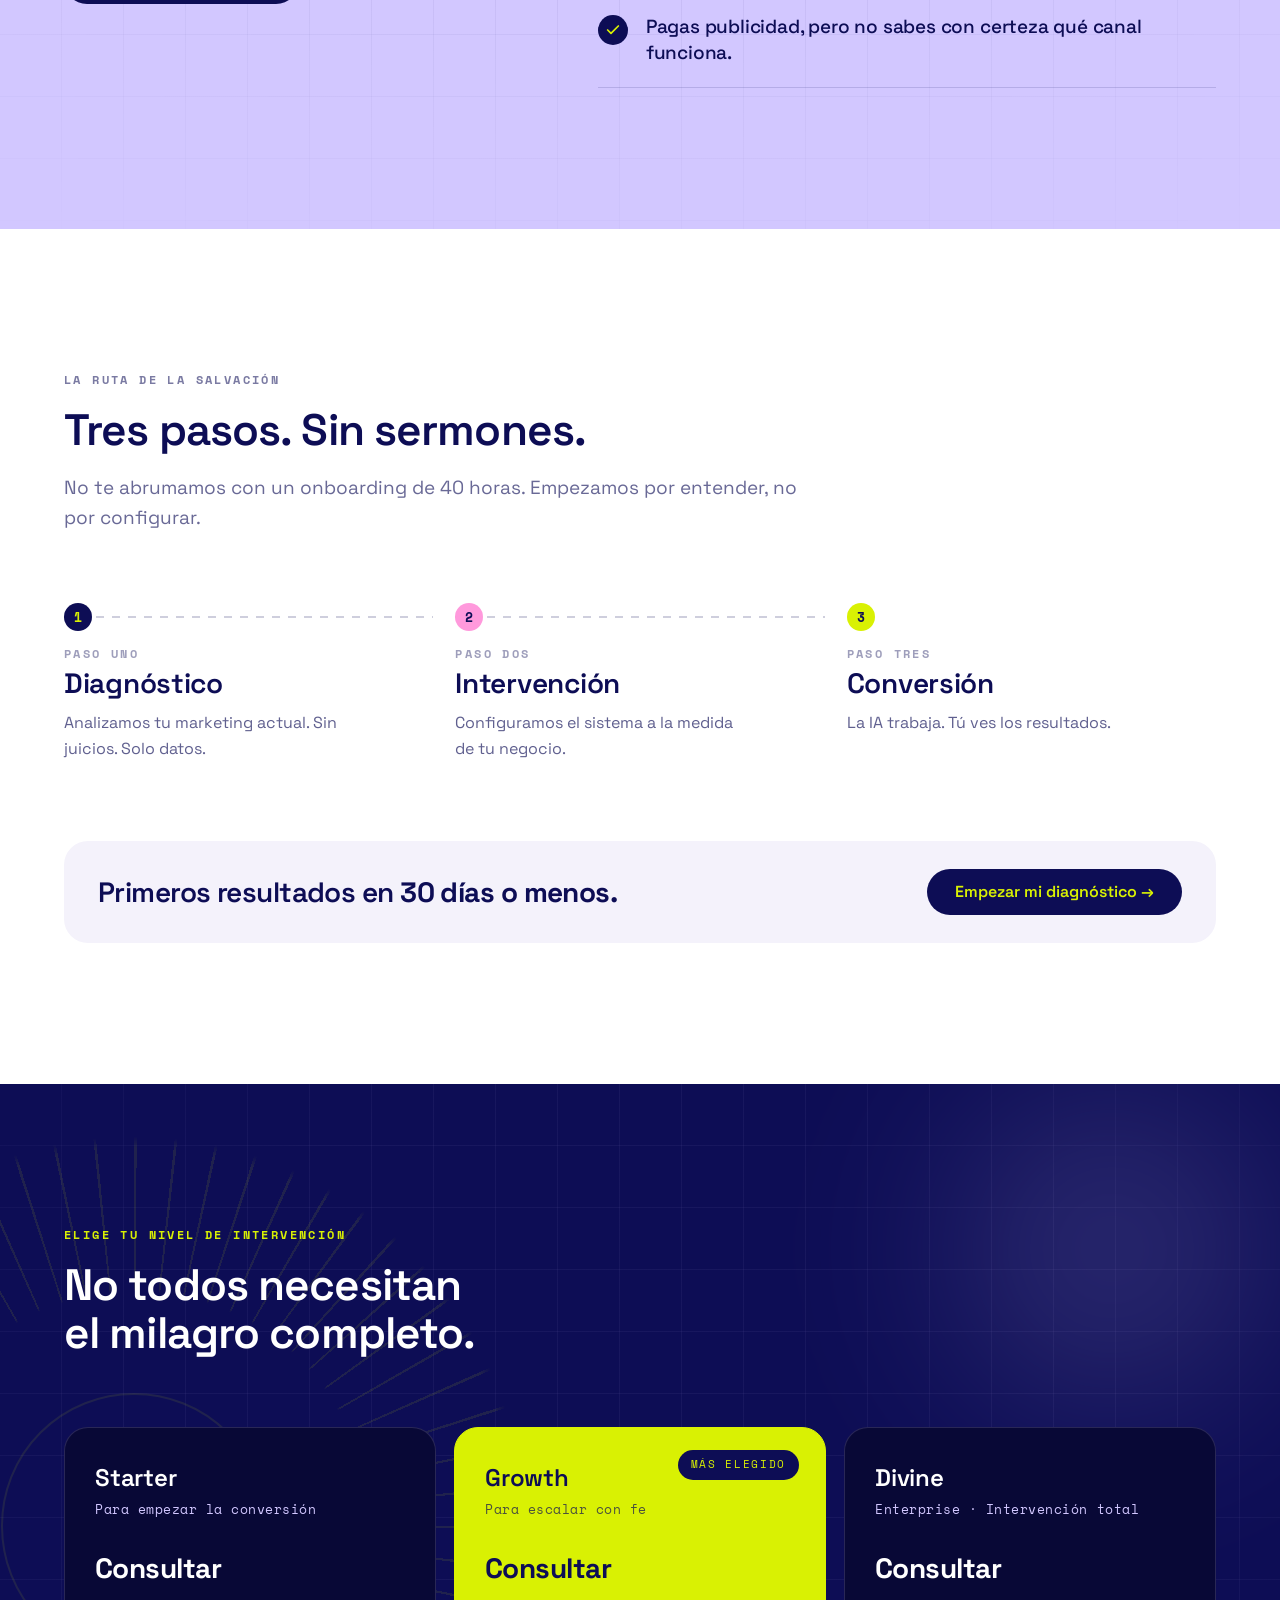
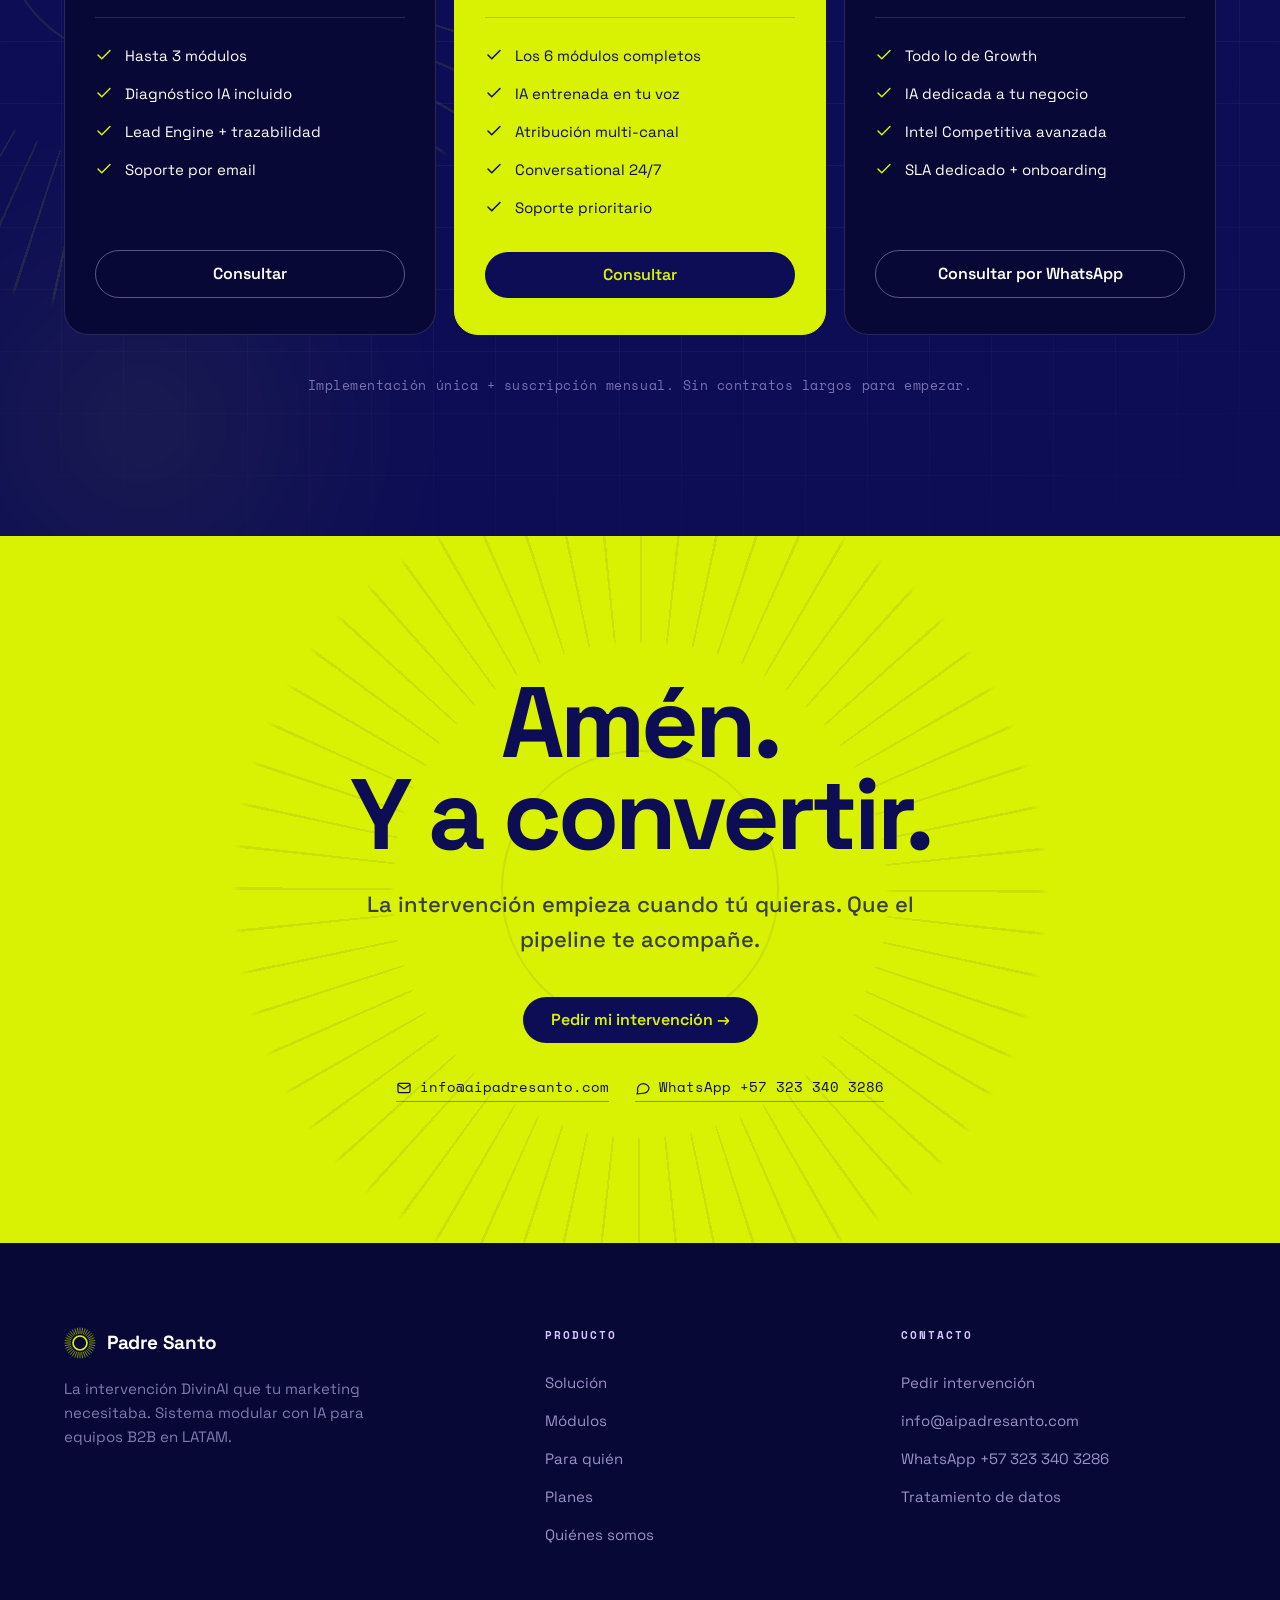
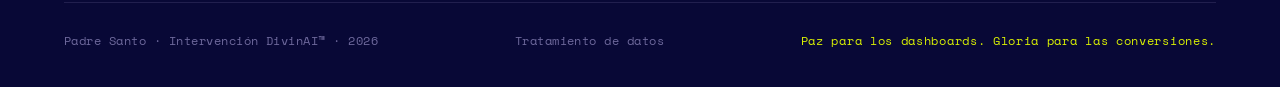
==== commit dc7c6344: "El desierto: quitar imagen de estrellas y mover el sol al cielo visible Elimina .deco-stars de la se" ====
--- a/index.html
+++ b/index.html
@@ -193,7 +193,6 @@
 <!-- ================= PROBLEMA ================= -->
 <section class="problema section-pad">
   <div class="deco" aria-hidden="true">
-    <div class="deco-stars"></div>
     <div class="desert-sun-glow"></div>
     <div class="desert-sun"><div class="halo-bg"></div></div>
     <div class="desert">
--- a/styles.css
+++ b/styles.css
@@ -689,12 +689,16 @@
 .desert { left: 0; right: 0; bottom: 0; width: 100%; line-height: 0; z-index: 0; }
 .desert svg { width: 100%; height: auto; display: block; }
 
-/* sol del desierto: halo de la marca + resplandor cálido en el horizonte */
+/* sol del desierto: halo de la marca en el cielo (arriba a la derecha) */
 .desert-sun-glow {
-  left: 50%; bottom: -40px; transform: translateX(-50%);
-  width: min(720px, 94vw); aspect-ratio: 1; border-radius: 50%;
-  background: radial-gradient(circle, rgba(217,241,3,0.32), rgba(255,153,220,0.16) 42%, transparent 70%);
-  filter: blur(8px);
-}
-.desert-sun { left: 50%; bottom: 26px; transform: translateX(-50%); width: min(380px, 56vw); aspect-ratio: 1; }
-.desert-sun .halo-bg { inset: 0; width: auto; color: var(--neon); opacity: 0.62; --spin: 120s; }
+  top: -14%; right: -8%;
+  width: min(620px, 78vw); aspect-ratio: 1; border-radius: 50%;
+  background: radial-gradient(circle, rgba(217,241,3,0.38), rgba(255,153,220,0.20) 44%, transparent 72%);
+  filter: blur(6px);
+}
+.desert-sun { top: 5%; right: 4%; width: min(320px, 44vw); aspect-ratio: 1; }
+.desert-sun .halo-bg { inset: 0; width: auto; color: var(--neon); opacity: 0.9; --spin: 120s; }
+@media (max-width: 700px) {
+  .desert-sun { top: 2%; right: -6%; width: 200px; }
+  .desert-sun-glow { top: -8%; right: -16%; width: 360px; }
+}
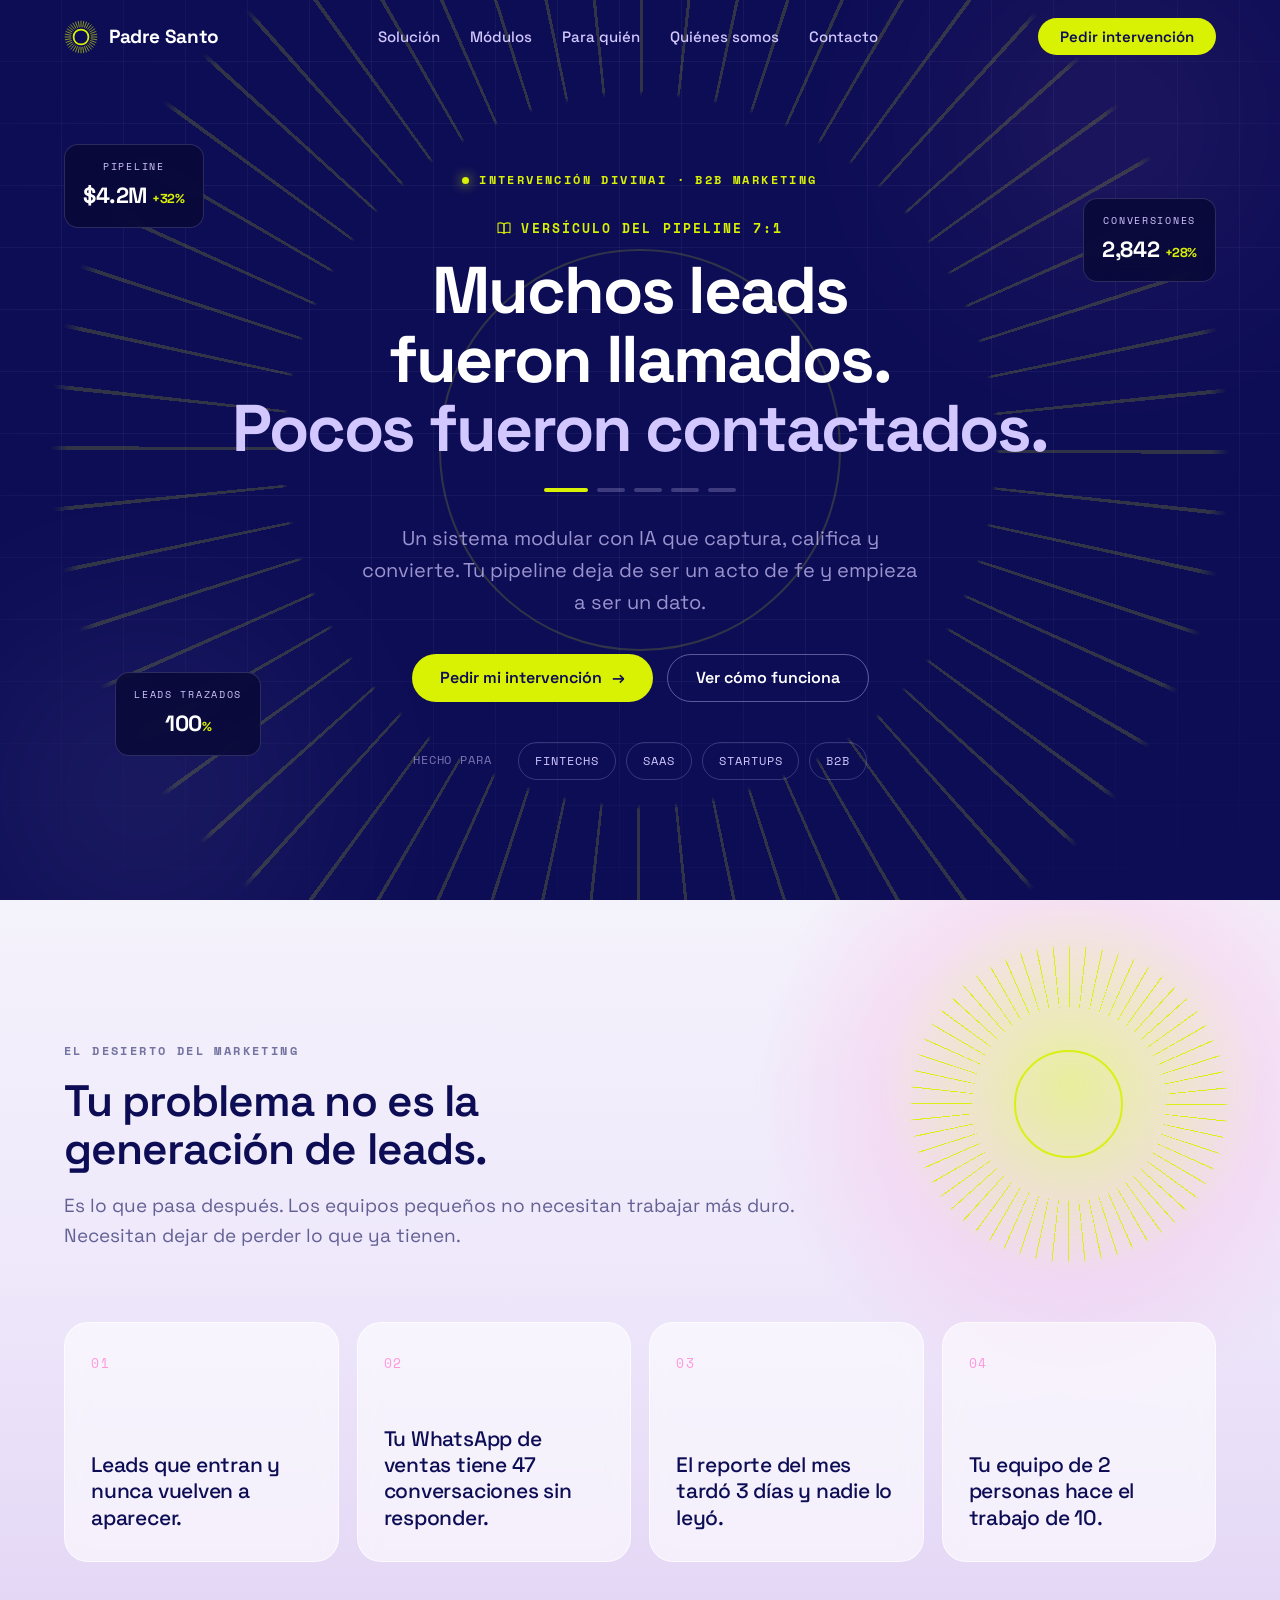
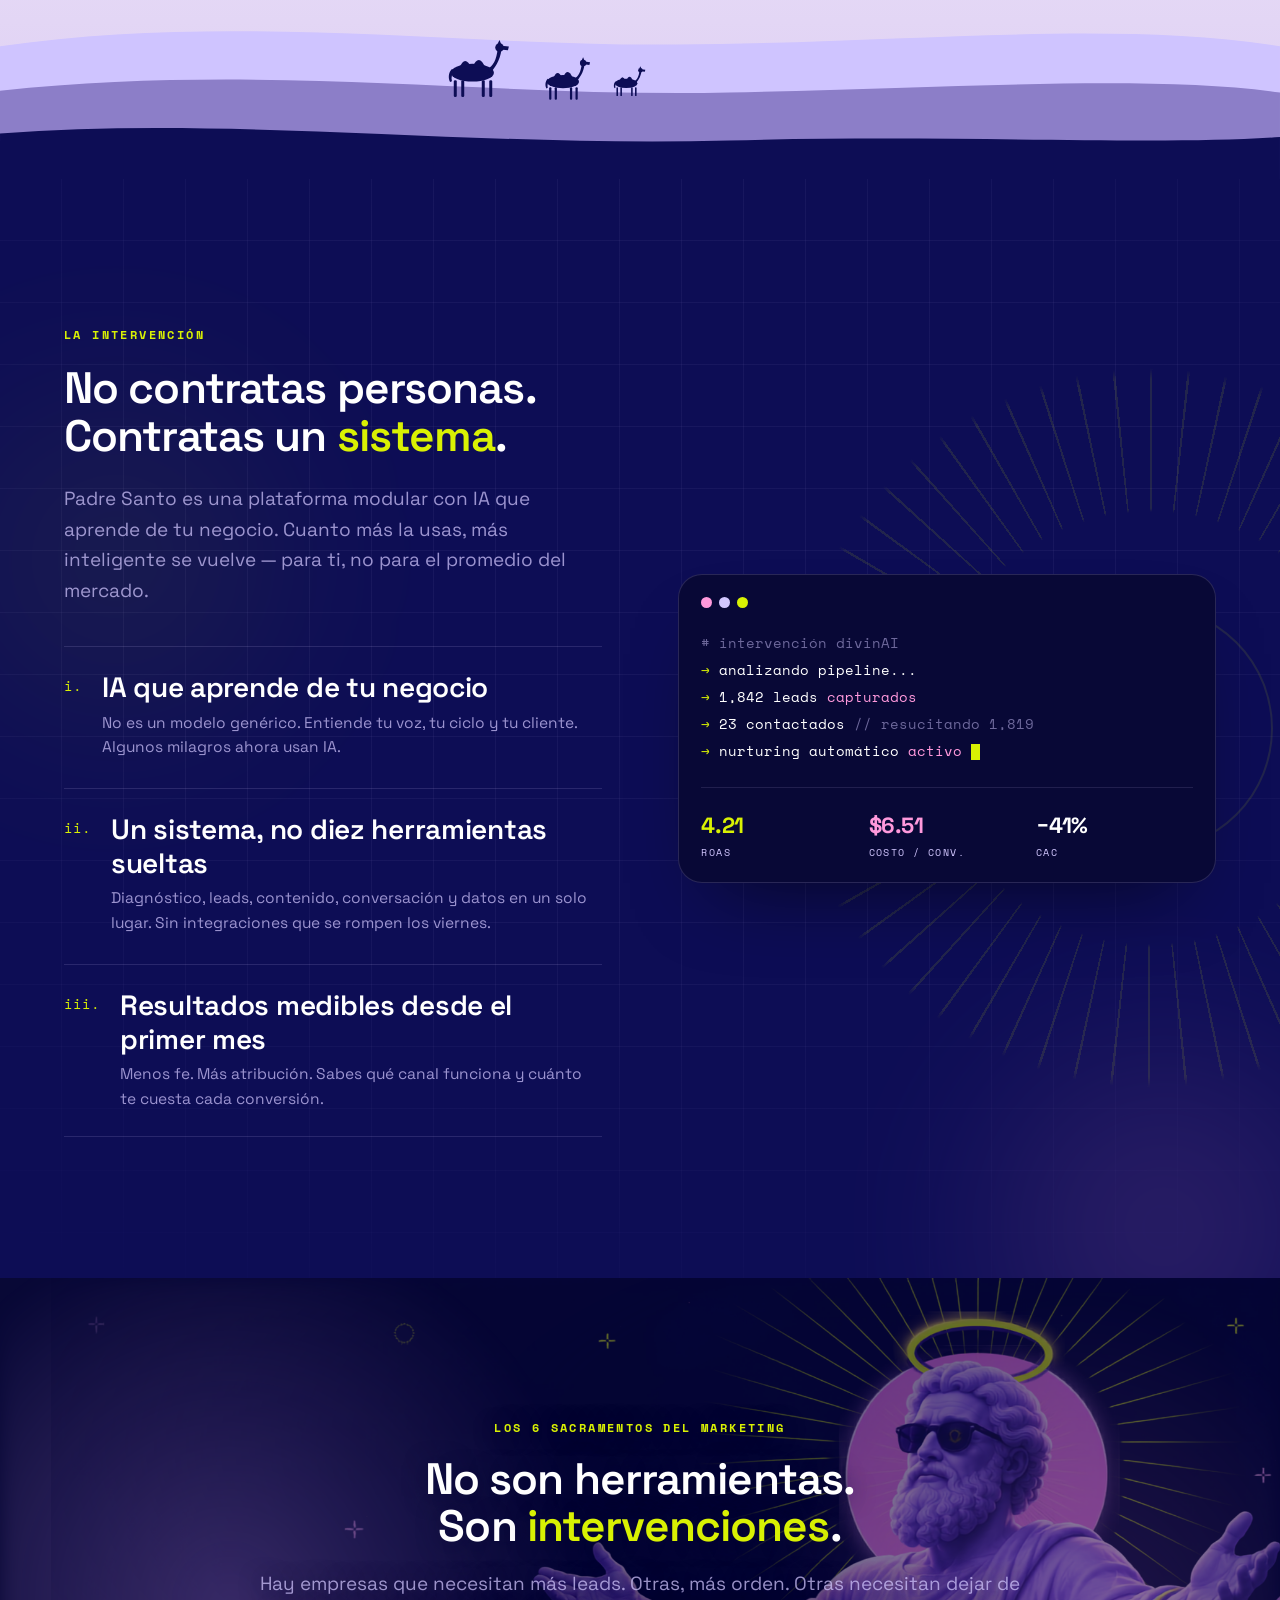
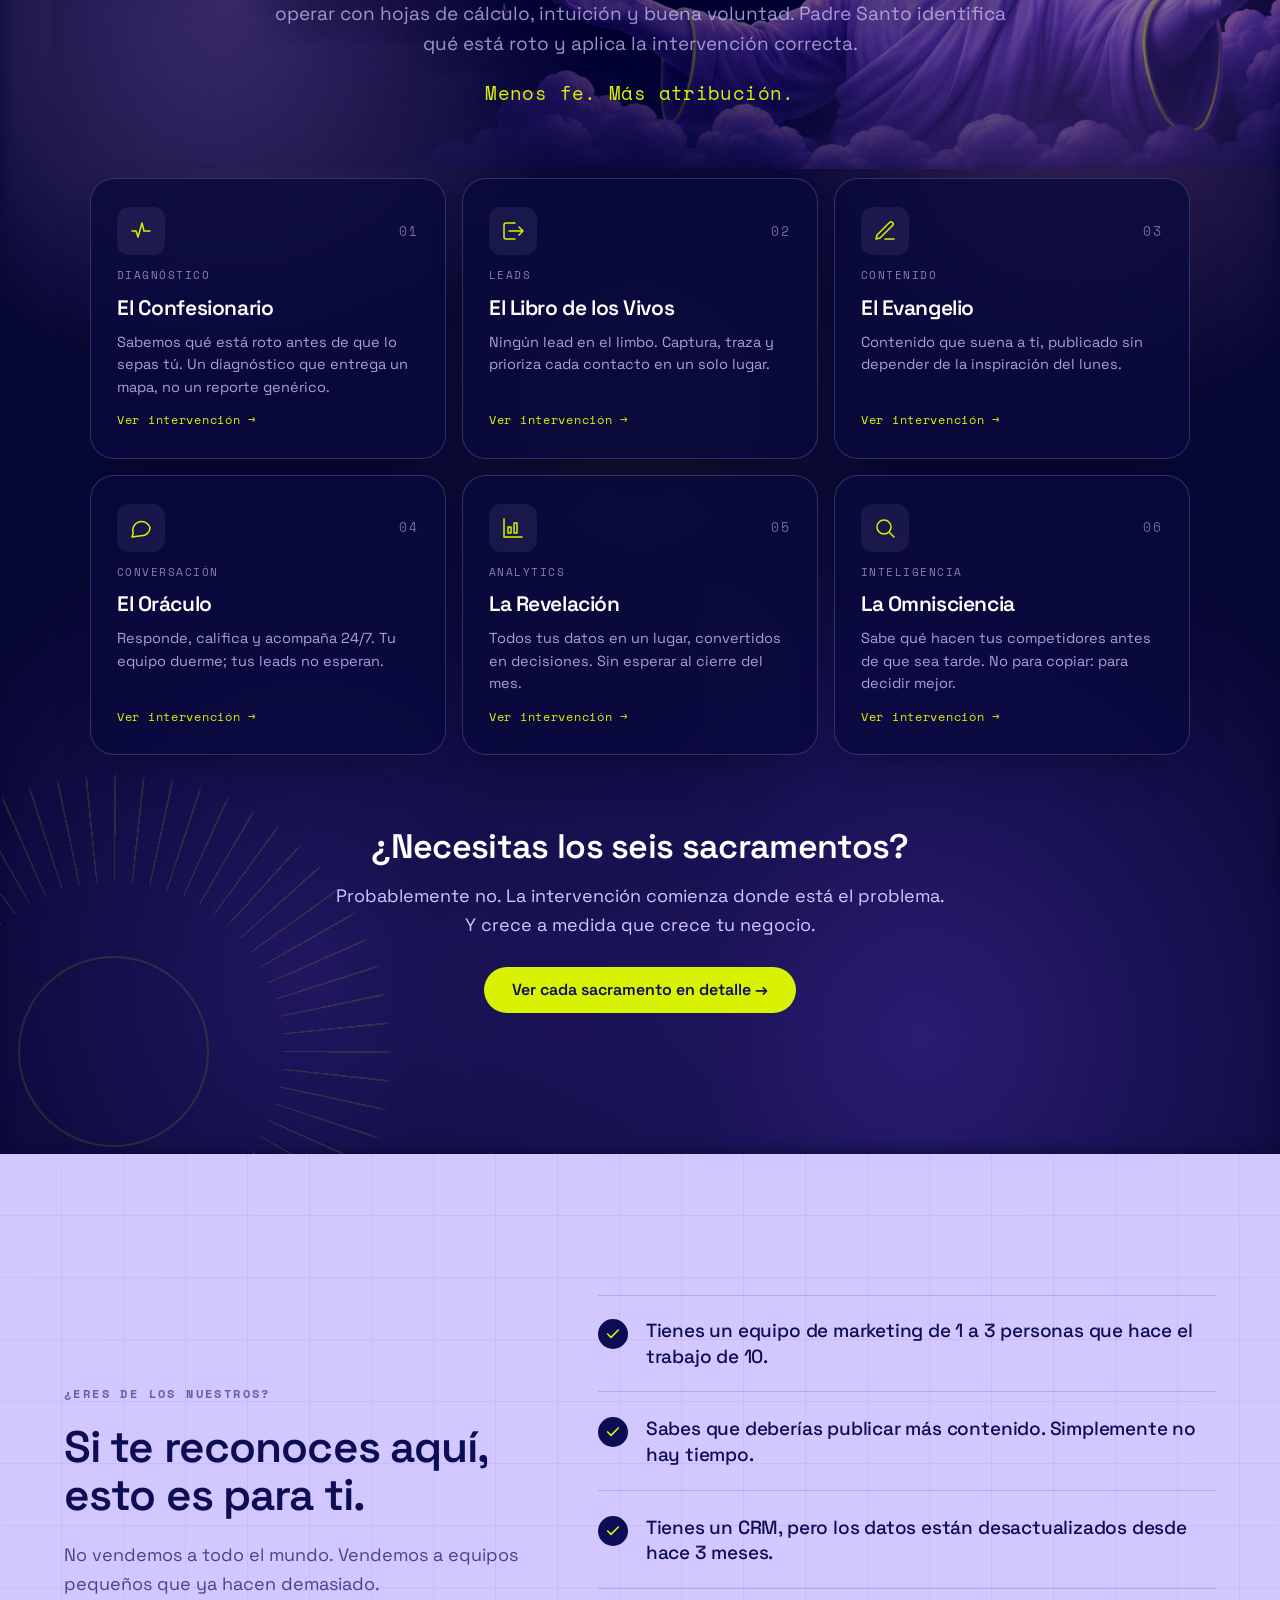
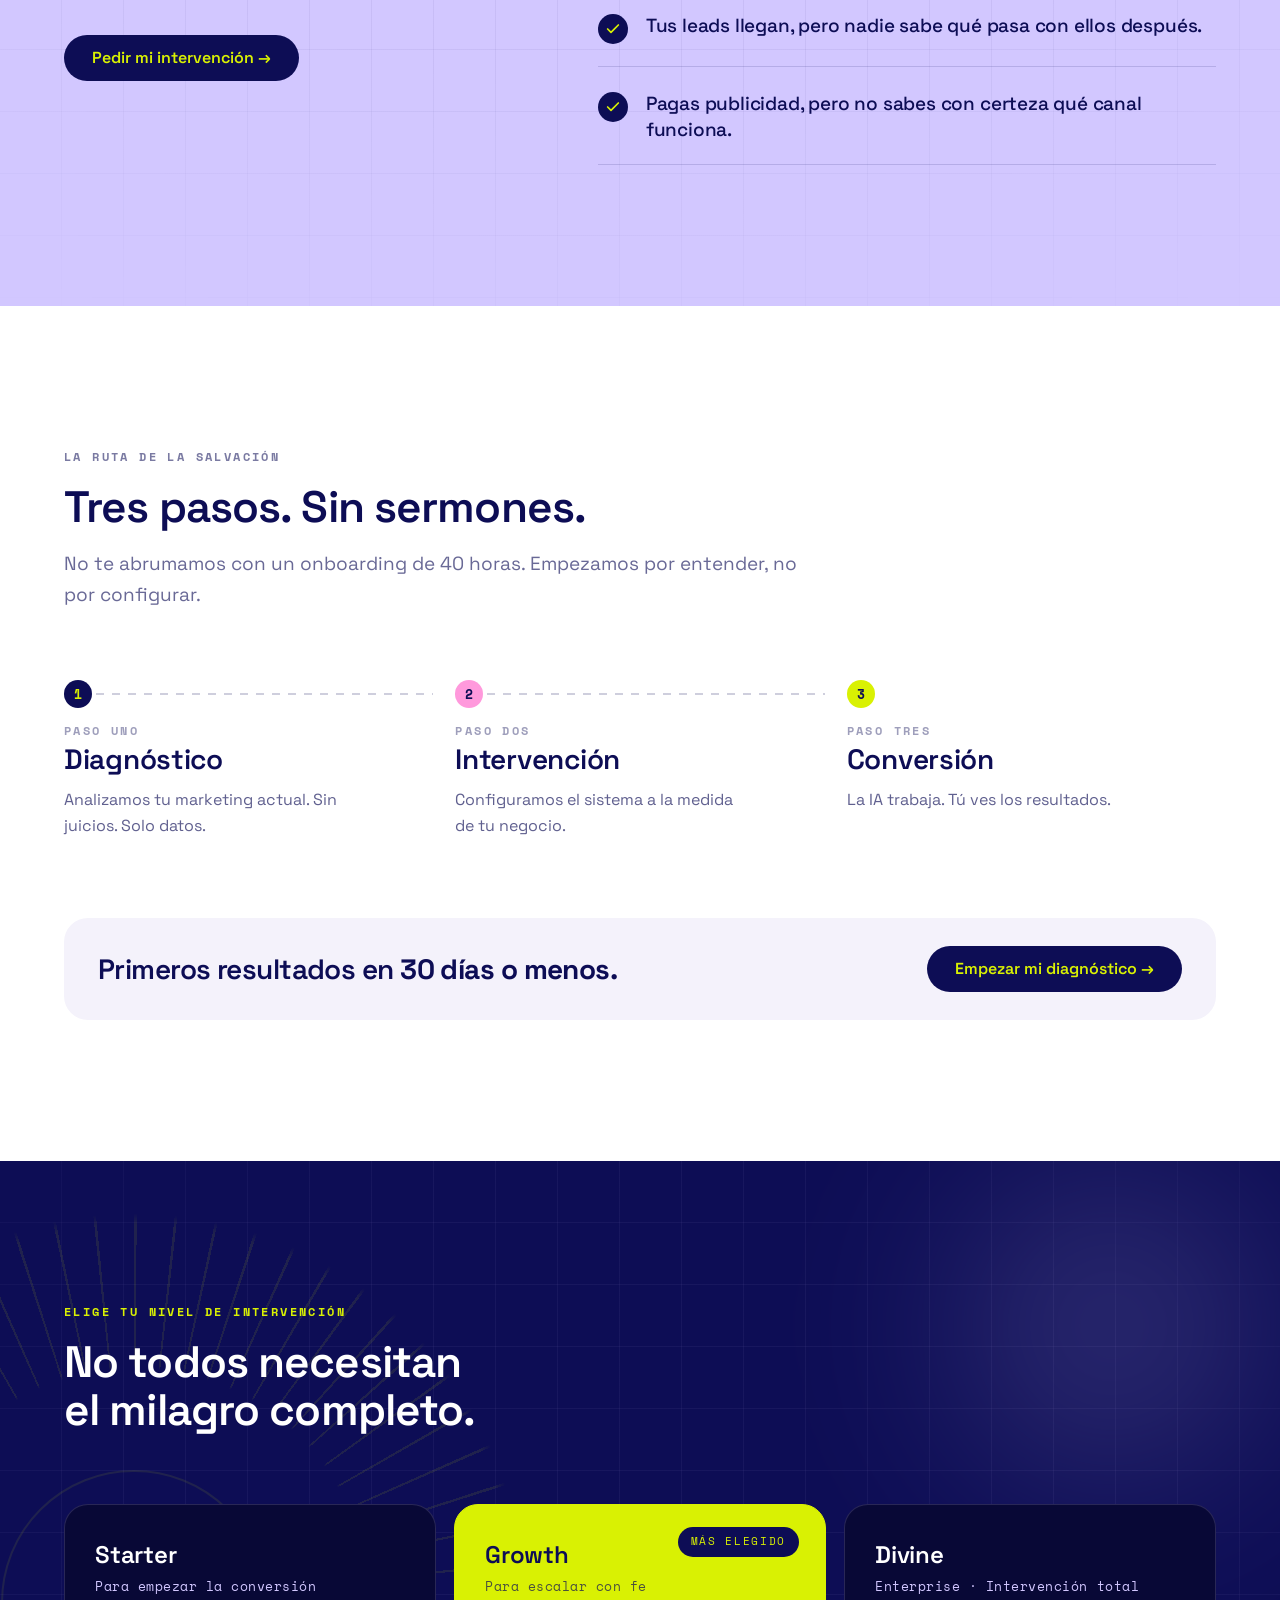
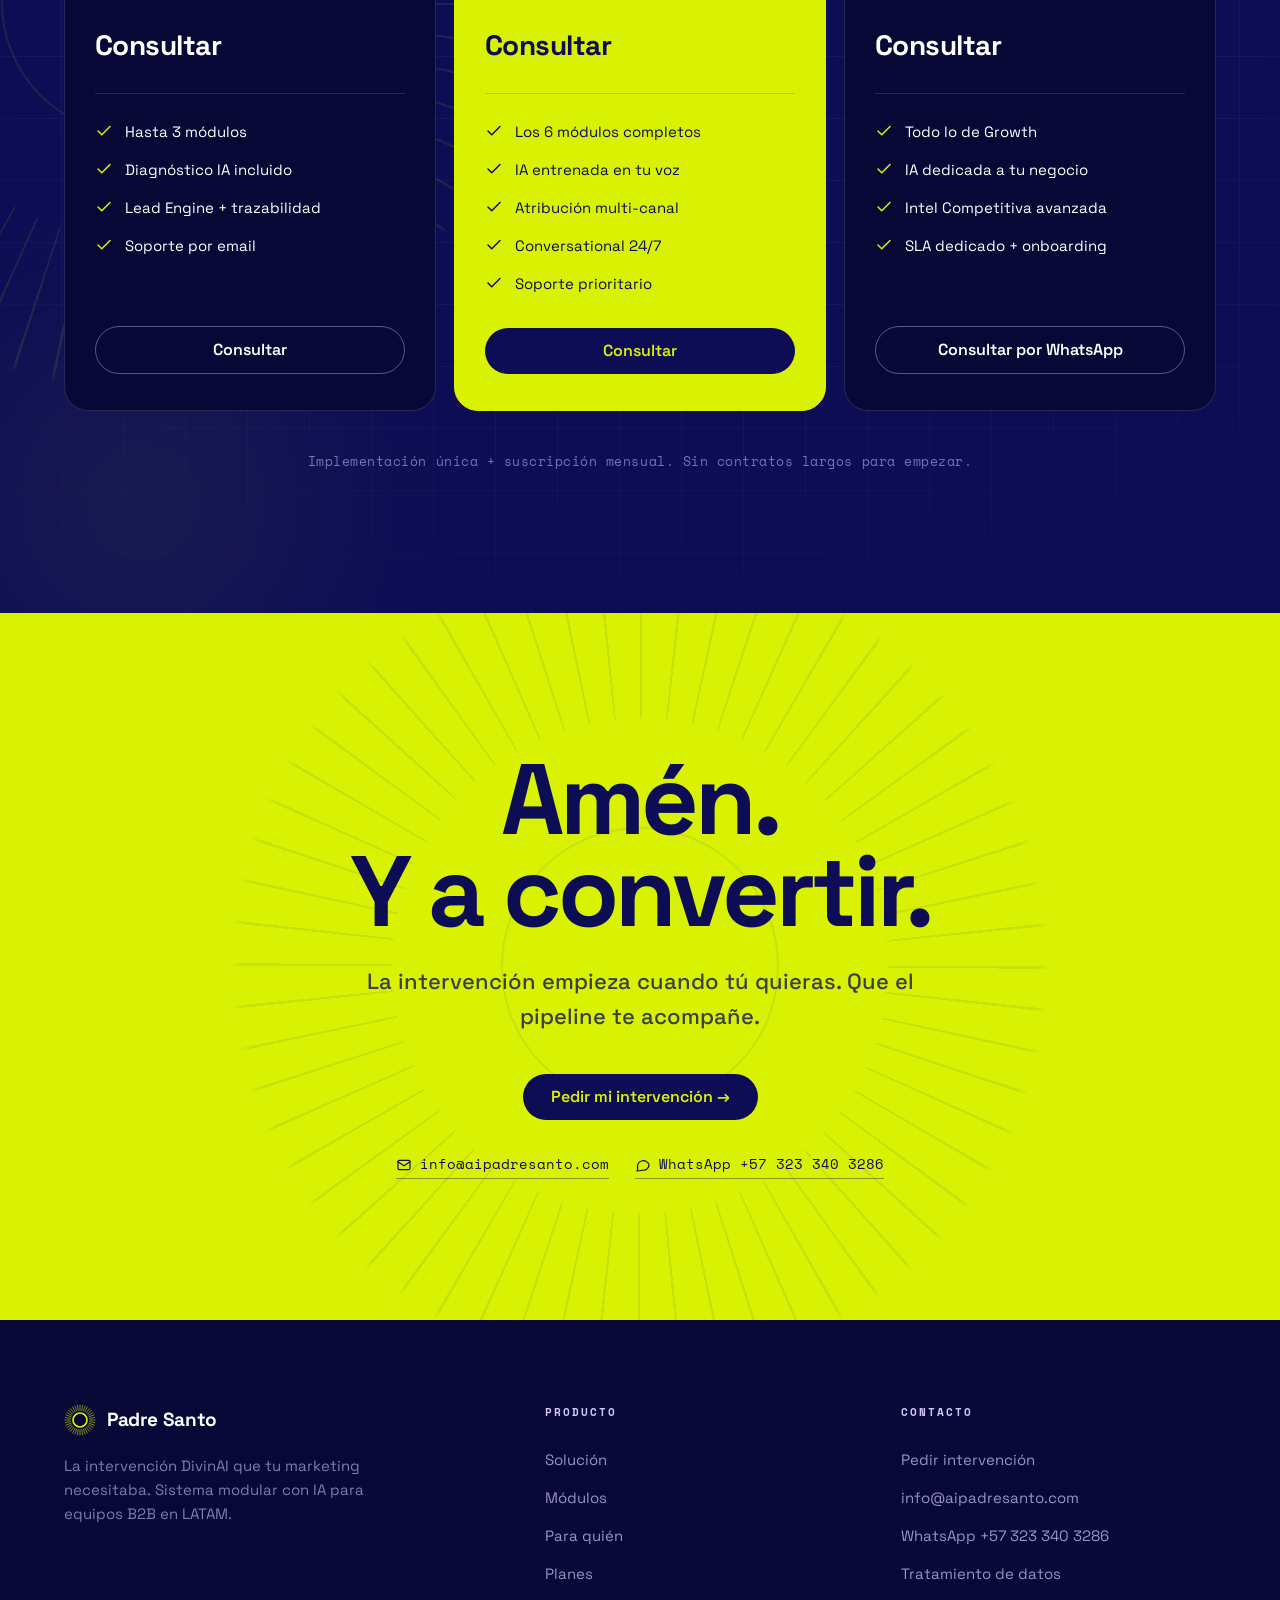
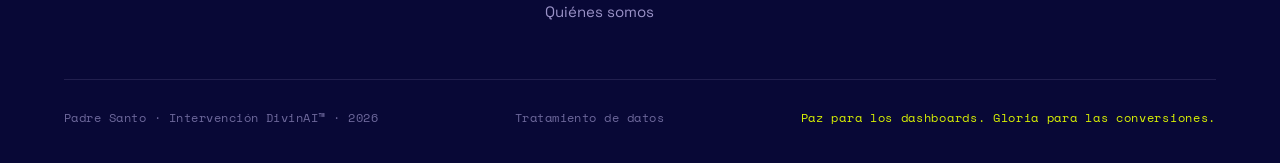
==== commit aaf86604: "El desierto: subir recuadros y agrandar camellos para que se vean Aumenta el padding inferior de la " ====
--- a/index.html
+++ b/index.html
@@ -218,9 +218,9 @@
         <!-- duna media -->
         <path d="M0,200 C300,168 560,208 820,202 C1080,196 1300,182 1440,202 L1440,300 L0,300 Z" fill="#8C7EC8"/>
         <!-- caravana de camellos sobre la duna media -->
-        <use href="#ps-camel" transform="translate(520,206) scale(0.82)"/>
-        <use href="#ps-camel" transform="translate(612,209) scale(0.6)"/>
-        <use href="#ps-camel" transform="translate(676,205) scale(0.42)"/>
+        <use href="#ps-camel" transform="translate(500,207) scale(1.05)"/>
+        <use href="#ps-camel" transform="translate(610,210) scale(0.78)"/>
+        <use href="#ps-camel" transform="translate(688,206) scale(0.55)"/>
         <!-- duna frontal (navy: empalma con la sección siguiente) -->
         <path d="M0,248 C260,228 540,264 820,256 C1080,249 1300,262 1440,252 L1440,300 L0,300 Z" fill="#0D0D55"/>
       </svg>
--- a/styles.css
+++ b/styles.css
@@ -263,7 +263,7 @@
 /* =================================================================
    PROBLEMA
    ================================================================= */
-.problema { background: linear-gradient(180deg, #F4F2FB 0%, #EFE9FB 40%, #E7DCF7 70%, #DDCDF2 100%); color: var(--navy); }
+.problema { background: linear-gradient(180deg, #F4F2FB 0%, #EFE9FB 40%, #E7DCF7 70%, #DDCDF2 100%); color: var(--navy); padding-bottom: clamp(160px, 17vw, 260px); }
 .sec-head { max-width: 760px; margin-bottom: clamp(40px, 6vw, 70px); }
 .sec-head .kicker { display: block; margin-bottom: 18px; }
 .sec-head h2 { margin-bottom: 0; }
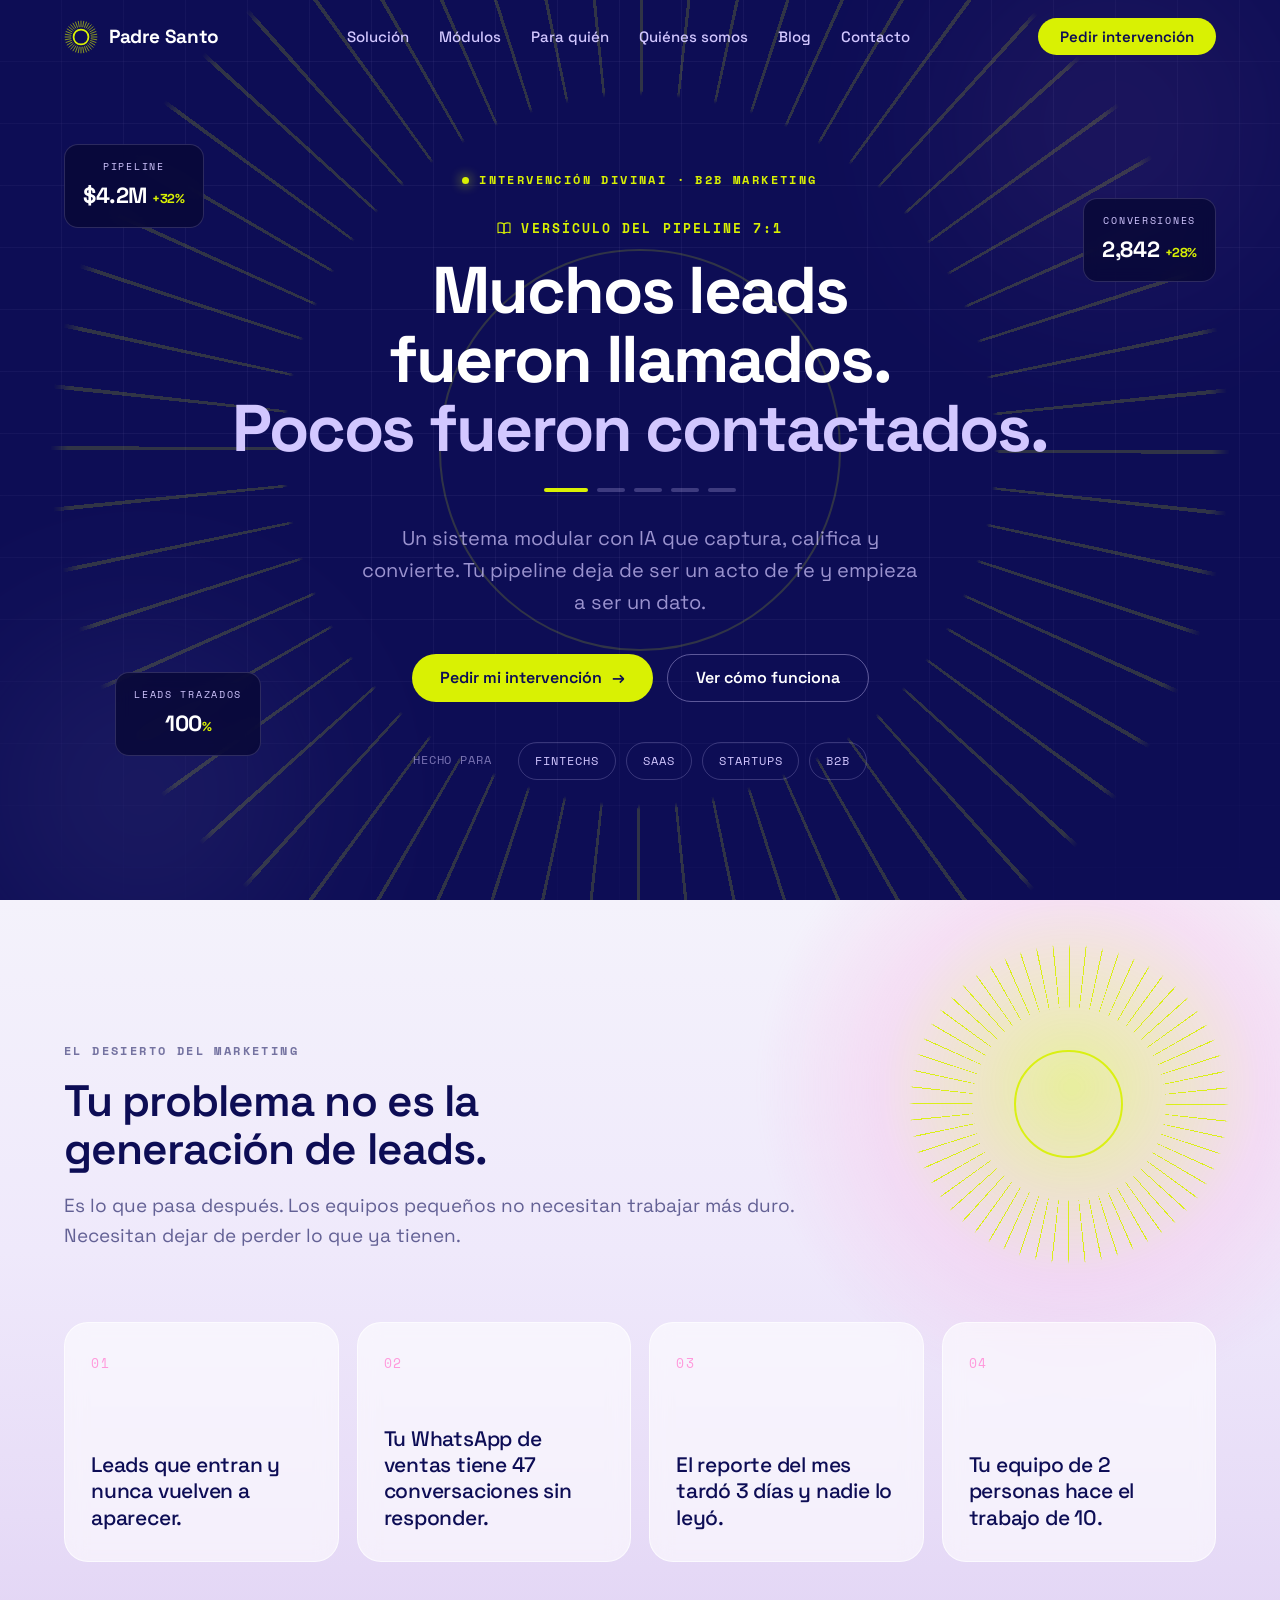
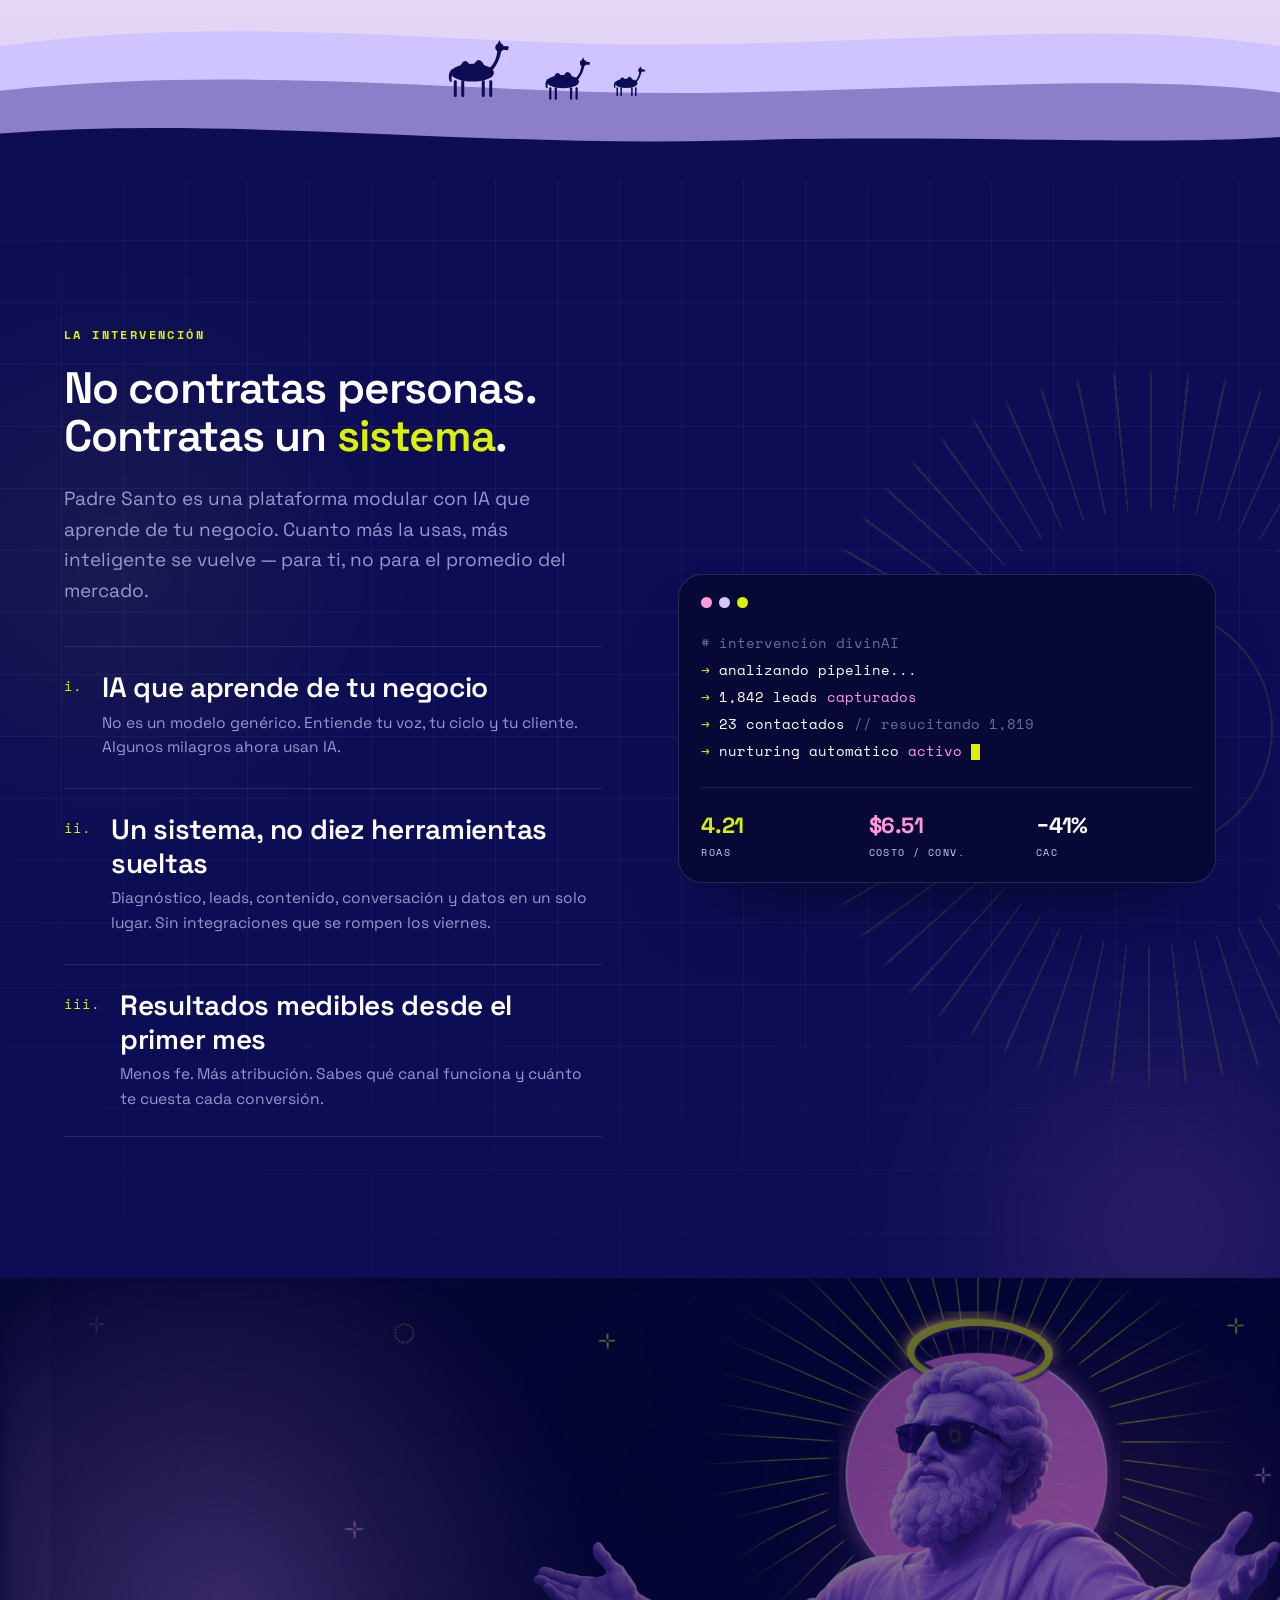
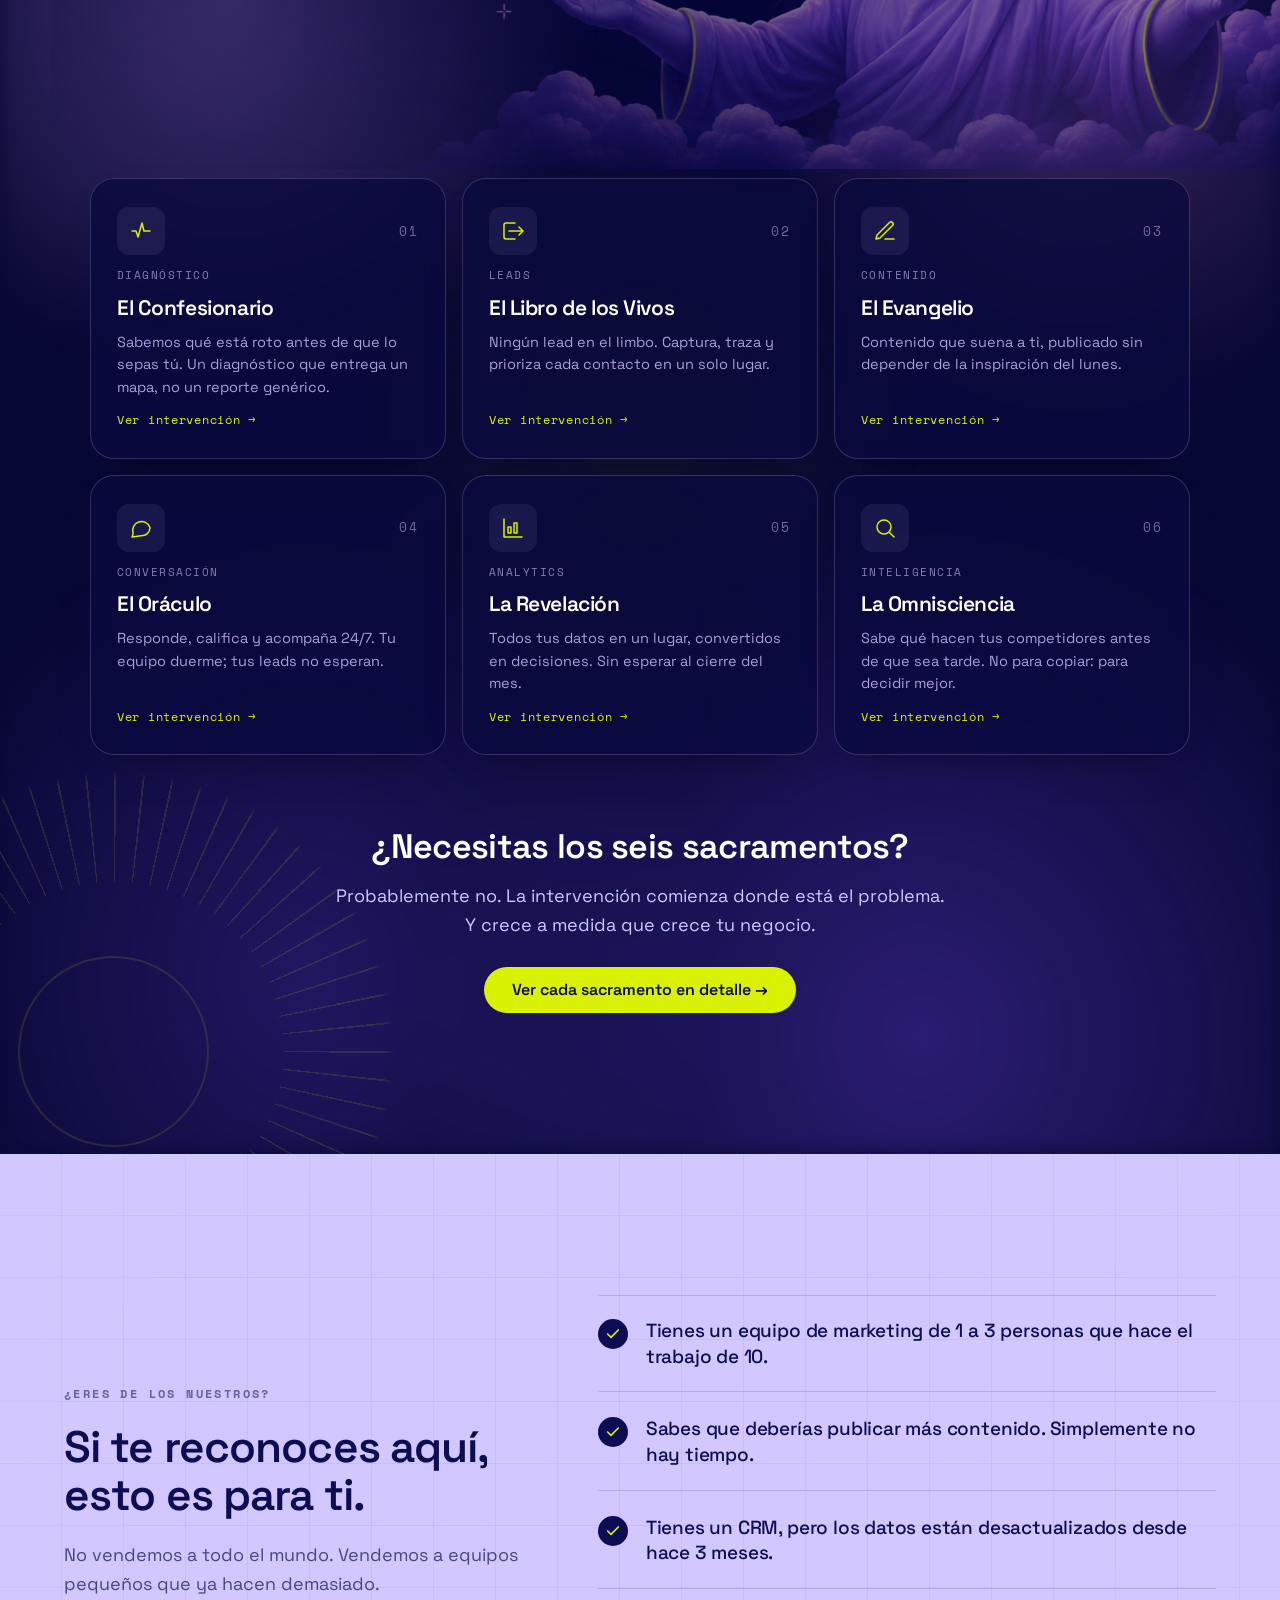
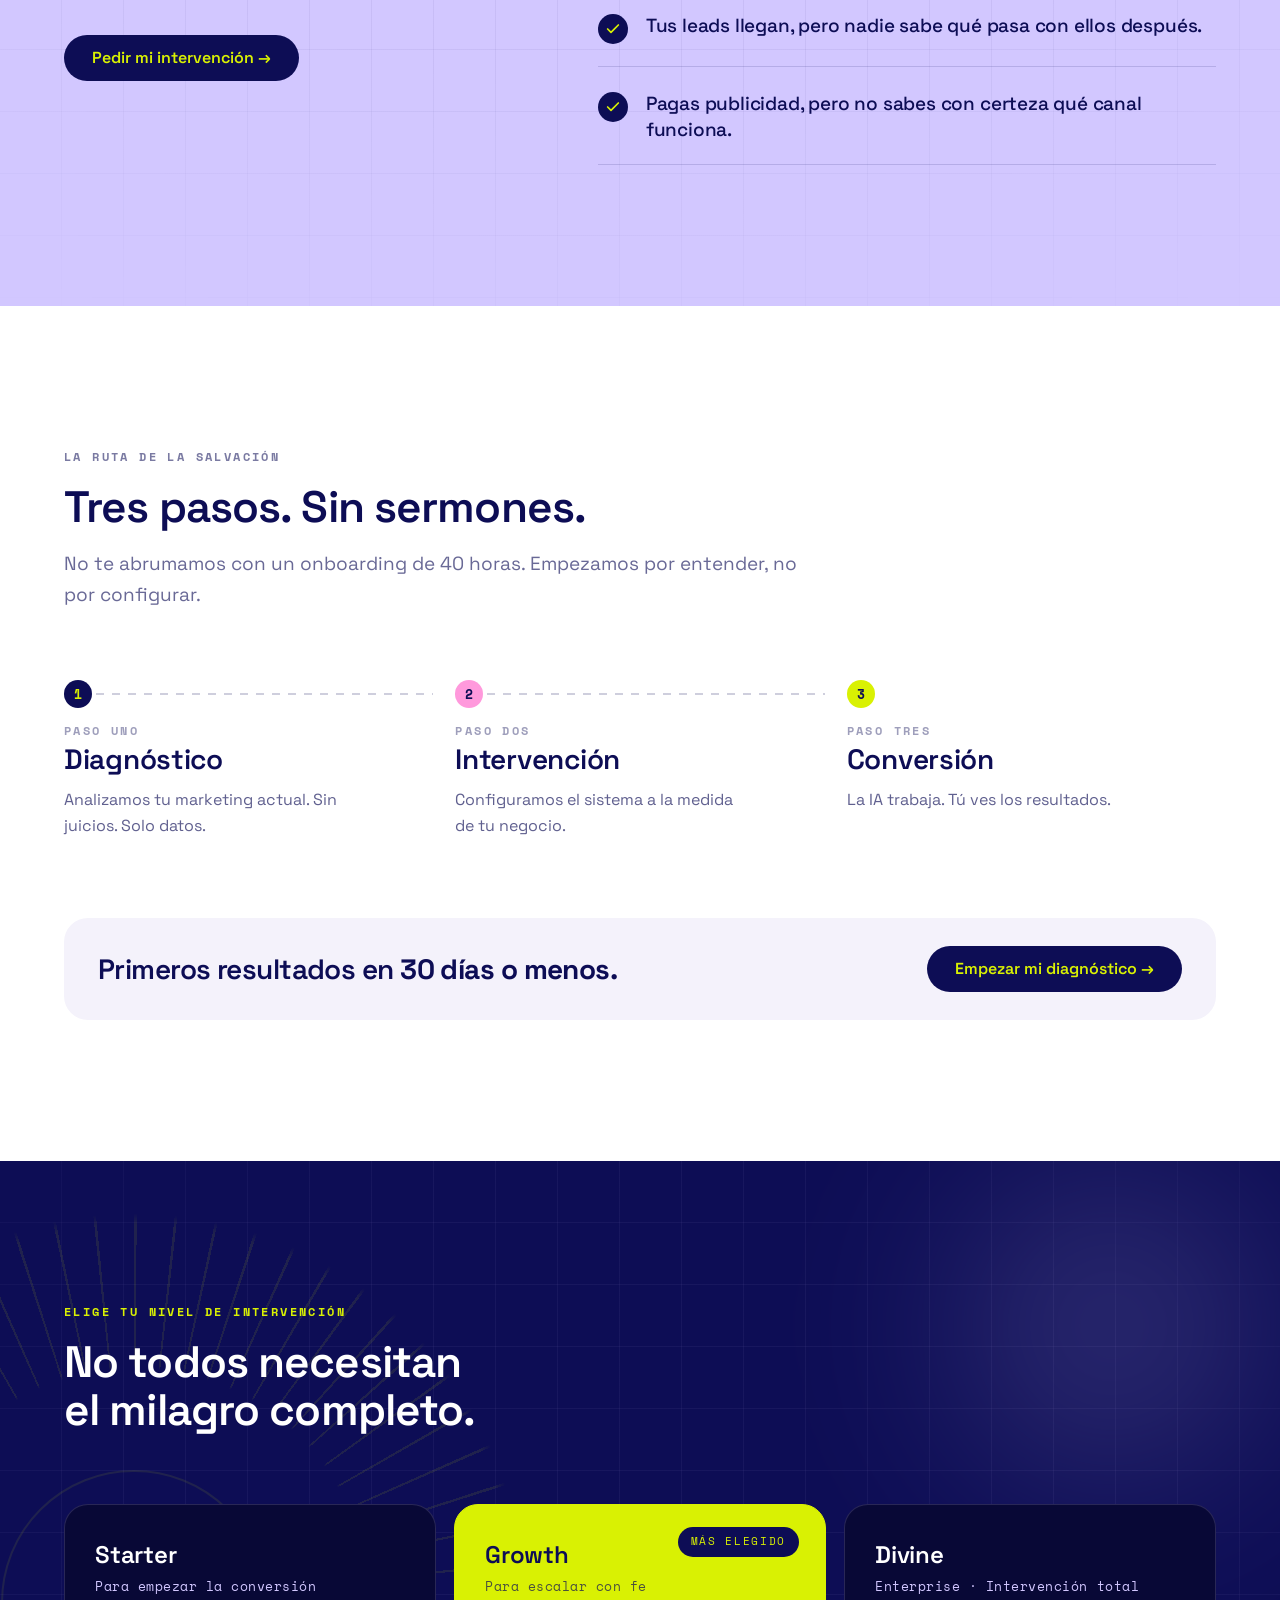
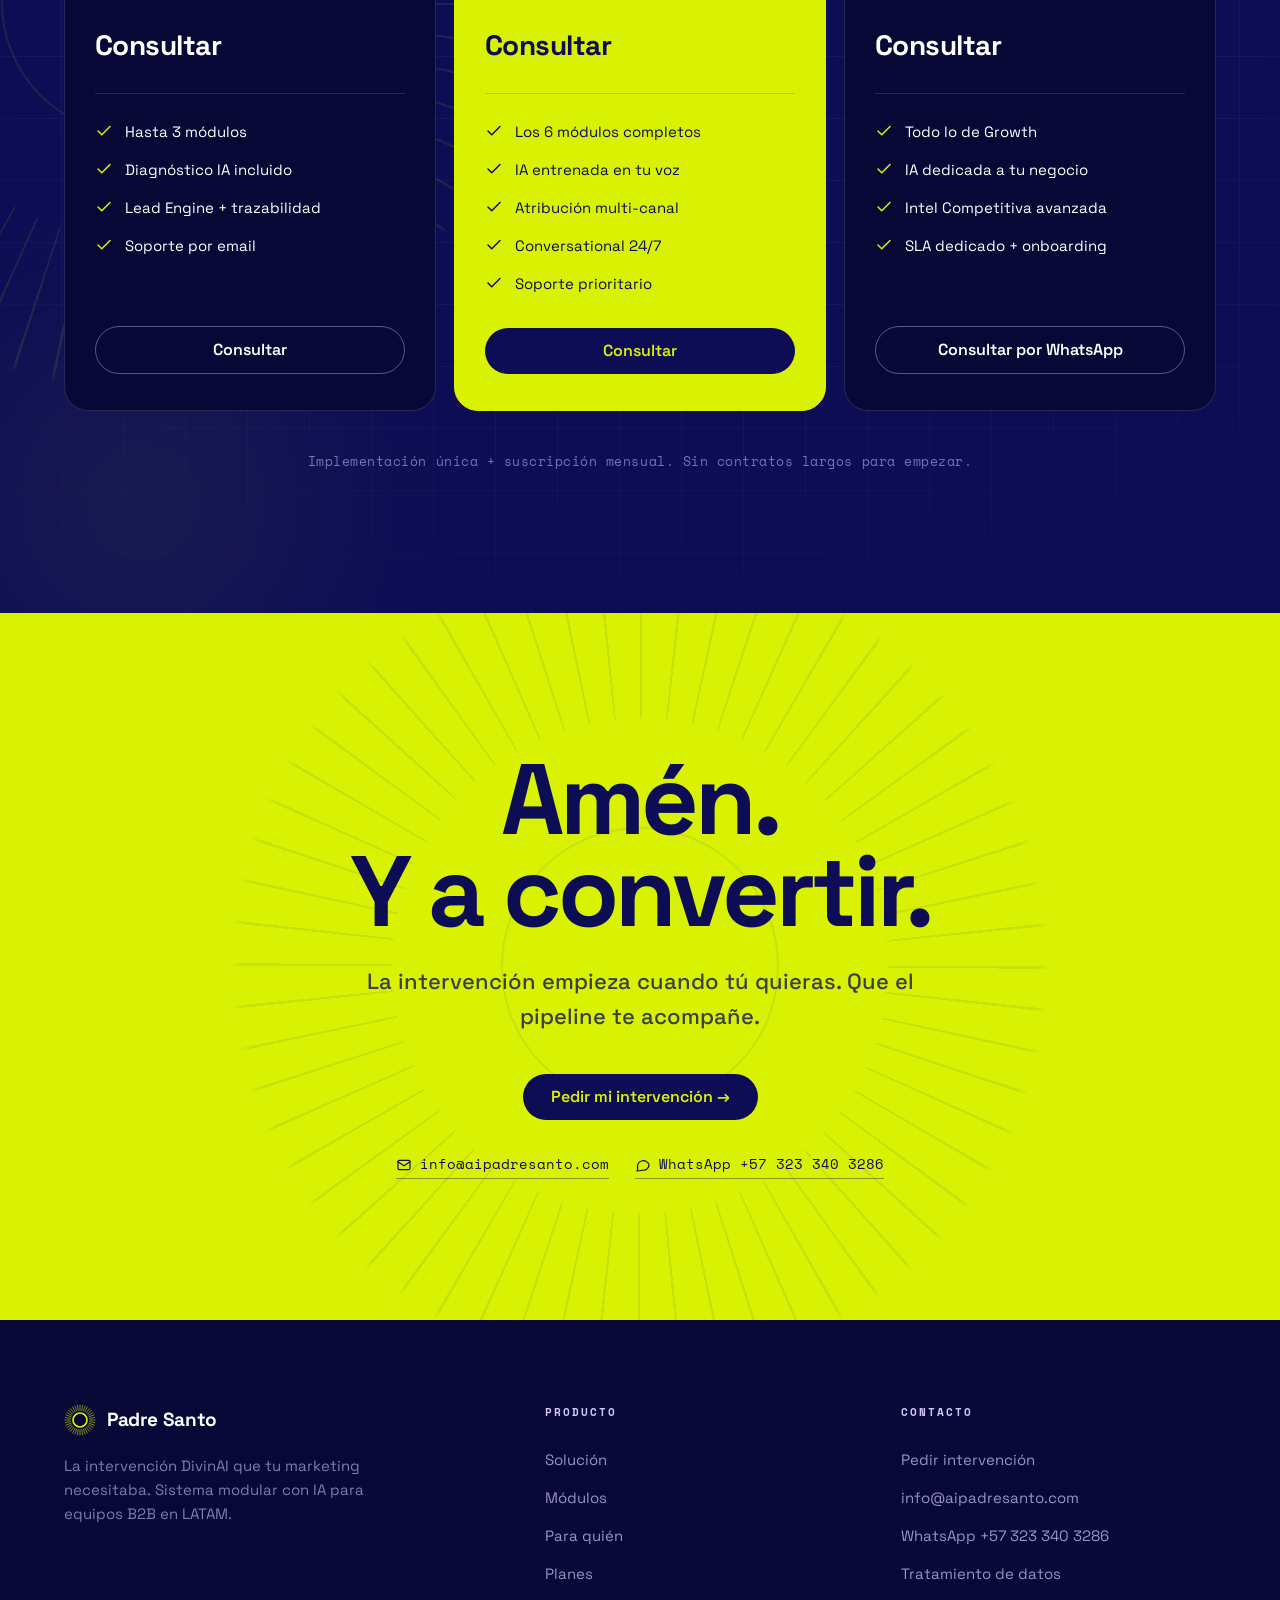
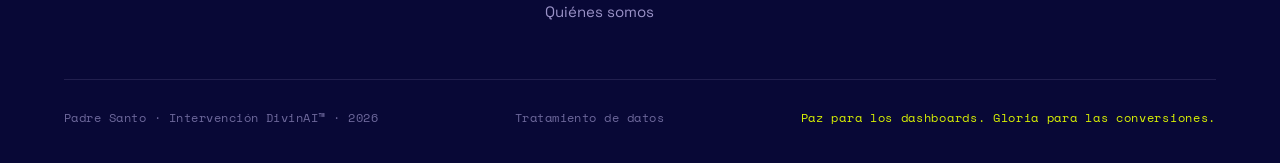
==== commit 91b4c2dd: "feat: add Blog section — listing page, first full article, navbar updates - blog.html: listing page " ====
--- a/index.html
+++ b/index.html
@@ -114,6 +114,7 @@
       <a href="modulos.html">Módulos</a>
       <a href="#paraquien">Para quién</a>
       <a href="nosotros.html">Quiénes somos</a>
+      <a href="blog.html">Blog</a>
       <a href="#contacto" data-modal>Contacto</a>
     </div>
     <div class="nav__cta">
@@ -131,6 +132,7 @@
   <a href="#paraquien">Para quién</a>
   <a href="#planes">Planes</a>
   <a href="nosotros.html">Quiénes somos</a>
+  <a href="blog.html">Blog</a>
   <a href="#contacto" data-modal>Contacto</a>
   <button class="btn btn--neon" data-modal>Pedir mi intervención →</button>
 </div>
--- a/styles.css
+++ b/styles.css
@@ -702,3 +702,192 @@
   .desert-sun { top: 2%; right: -6%; width: 200px; }
   .desert-sun-glow { top: -8%; right: -16%; width: 360px; }
 }
+
+/* =================================================================
+   BLOG — Listado & Artículos
+   ================================================================= */
+
+/* ---- Hero del blog ---- */
+.blog-hero {
+  background: var(--navy-deep);
+  padding: clamp(140px,16vw,200px) 0 clamp(60px,8vw,100px);
+  text-align: center;
+  position: relative;
+  overflow: hidden;
+}
+.blog-hero .halo-bg {
+  color: var(--neon); opacity: 0.22; --spin: 95s;
+  width: min(700px,110vw); aspect-ratio: 1;
+  left: 50%; top: 50%; transform: translate(-50%,-50%);
+}
+.blog-hero__kicker { margin-bottom: 18px; }
+.blog-hero h1 { max-width: 16ch; margin-inline: auto; }
+.blog-hero__sub { font-size: clamp(16px,2vw,19px); color: rgba(210,199,255,0.7); max-width: 52ch; margin: 20px auto 0; line-height: 1.6; }
+
+/* ---- Filtros ---- */
+.blog-filters {
+  display: flex; gap: 10px; flex-wrap: wrap;
+  justify-content: center;
+  margin-bottom: clamp(40px,6vw,72px);
+}
+.blog-filter-btn {
+  font-family: var(--font-mono); font-size: 12px;
+  letter-spacing: 0.12em; text-transform: uppercase;
+  padding: 9px 22px; border-radius: var(--pill);
+  border: 1.5px solid rgba(210,199,255,0.22);
+  color: rgba(210,199,255,0.6);
+  background: transparent; cursor: pointer;
+  transition: all 0.2s;
+}
+.blog-filter-btn:hover,
+.blog-filter-btn.active { border-color: var(--neon); color: var(--navy); background: var(--neon); }
+
+/* ---- Grid de artículos ---- */
+.blog-section { background: var(--navy); padding-block: clamp(56px,8vw,110px); }
+.blog-grid {
+  display: grid;
+  grid-template-columns: repeat(3,1fr);
+  gap: 26px;
+}
+.blog-card {
+  background: rgba(255,255,255,0.045);
+  border: 1px solid rgba(210,199,255,0.13);
+  border-radius: var(--r-lg);
+  padding: 30px 26px;
+  display: flex; flex-direction: column; gap: 14px;
+  transition: transform 0.25s var(--ease), border-color 0.25s, box-shadow 0.25s;
+  text-decoration: none; color: inherit;
+}
+.blog-card:hover {
+  transform: translateY(-6px);
+  border-color: rgba(217,241,3,0.4);
+  box-shadow: 0 20px 48px rgba(8,8,54,0.5);
+}
+.blog-tag {
+  font-family: var(--font-mono); font-size: 11px;
+  letter-spacing: 0.14em; text-transform: uppercase;
+  padding: 5px 12px; border-radius: var(--pill);
+  display: inline-block; width: fit-content;
+}
+.blog-tag--ia { background: rgba(217,241,3,0.12); color: var(--neon); border: 1px solid rgba(217,241,3,0.28); }
+.blog-tag--latam { background: rgba(255,153,220,0.10); color: var(--pink); border: 1px solid rgba(255,153,220,0.28); }
+.blog-tag--marketing { background: rgba(210,199,255,0.10); color: var(--lilac); border: 1px solid rgba(210,199,255,0.28); }
+.blog-card__title {
+  font-size: clamp(17px,1.8vw,21px);
+  font-weight: 600; letter-spacing: -0.02em;
+  line-height: 1.28; flex-grow: 1;
+}
+.blog-card__excerpt {
+  font-size: 14.5px; line-height: 1.62;
+  color: rgba(210,199,255,0.65);
+}
+.blog-card__footer {
+  display: flex; align-items: center;
+  justify-content: space-between; flex-wrap: wrap; gap: 8px;
+  padding-top: 14px;
+  border-top: 1px solid rgba(210,199,255,0.09);
+  margin-top: auto;
+}
+.blog-card__meta {
+  font-family: var(--font-mono); font-size: 11.5px;
+  color: rgba(210,199,255,0.42);
+}
+.blog-card__read {
+  font-family: var(--font-mono); font-size: 11.5px;
+  color: var(--neon); text-transform: uppercase;
+  letter-spacing: 0.1em;
+  display: inline-flex; align-items: center; gap: 5px;
+  transition: gap 0.2s;
+}
+.blog-card:hover .blog-card__read { gap: 9px; }
+
+/* ---- Artículo individual ---- */
+.post-progress {
+  position: fixed; top: 0; left: 0; height: 3px;
+  background: var(--neon); width: 0%; z-index: 200;
+  transition: width 0.08s linear;
+}
+.post-hero {
+  background: var(--navy-deep);
+  padding: clamp(130px,15vw,190px) 0 clamp(52px,7vw,84px);
+  position: relative; overflow: hidden;
+}
+.post-hero .halo-bg {
+  color: var(--lilac); opacity: 0.13; --spin: 115s;
+  width: min(580px,100vw); aspect-ratio: 1;
+  right: -8%; top: 50%; transform: translateY(-50%);
+}
+.post-back {
+  font-family: var(--font-mono); font-size: 12.5px;
+  color: rgba(210,199,255,0.5);
+  display: inline-flex; align-items: center; gap: 7px;
+  margin-bottom: 26px; transition: color 0.2s;
+}
+.post-back:hover { color: var(--neon); }
+.post-hero h1 { max-width: 18ch; }
+.post-hero__meta {
+  display: flex; align-items: center; gap: 14px;
+  flex-wrap: wrap; font-family: var(--font-mono);
+  font-size: 12px; color: rgba(210,199,255,0.48);
+  margin-top: 22px;
+}
+.post-hero__meta .blog-tag { margin: 0; }
+
+/* ---- Cuerpo del artículo ---- */
+.post-body {
+  background: var(--paper); color: var(--navy);
+  padding: clamp(52px,8vw,100px) 0 clamp(72px,10vw,130px);
+}
+.post-body__wrap { max-width: 740px; margin-inline: auto; padding-inline: var(--gut); }
+.post-body h2 {
+  font-size: clamp(21px,2.8vw,28px);
+  font-weight: 700; letter-spacing: -0.02em;
+  margin: 52px 0 14px; color: var(--navy);
+}
+.post-body h3 {
+  font-size: clamp(17px,2vw,21px);
+  font-weight: 600; margin: 34px 0 10px; color: var(--navy);
+}
+.post-body p {
+  font-size: 17px; line-height: 1.78;
+  color: rgba(13,13,85,0.80); margin-bottom: 20px;
+}
+.post-body ul { margin: 14px 0 26px; padding-left: 4px; display: flex; flex-direction: column; gap: 9px; }
+.post-body li {
+  position: relative; padding-left: 24px;
+  font-size: 16px; line-height: 1.62;
+  color: rgba(13,13,85,0.78);
+}
+.post-body li::before {
+  content: ""; position: absolute; left: 5px; top: 8px;
+  width: 7px; height: 7px; border-radius: 50%;
+  background: var(--pink);
+}
+.post-body strong { color: var(--navy); font-weight: 600; }
+.post-callout {
+  background: rgba(13,13,85,0.05);
+  border-left: 3px solid var(--neon);
+  padding: 18px 22px; border-radius: 0 12px 12px 0;
+  margin: 30px 0;
+}
+.post-callout p { margin-bottom: 0; font-style: italic; color: rgba(13,13,85,0.75); }
+.post-divider {
+  border: none; border-top: 1px solid rgba(13,13,85,0.1);
+  margin: 48px 0;
+}
+.post-cta-box {
+  background: var(--navy); color: var(--white);
+  border-radius: var(--r-lg); padding: 40px 36px;
+  text-align: center; margin-top: 56px;
+}
+.post-cta-box h3 { color: var(--neon); font-size: clamp(19px,2.4vw,24px); margin-bottom: 10px; }
+.post-cta-box p { color: rgba(210,199,255,0.7); margin-bottom: 24px; font-size: 16px; }
+.post-cta-box .btn { margin-inline: auto; }
+
+/* ---- Responsive blog ---- */
+@media (max-width: 980px) { .blog-grid { grid-template-columns: repeat(2,1fr); } }
+@media (max-width: 620px) {
+  .blog-grid { grid-template-columns: 1fr; }
+  .blog-filter-btn { font-size: 11px; padding: 8px 14px; }
+  .post-cta-box { padding: 28px 22px; }
+}
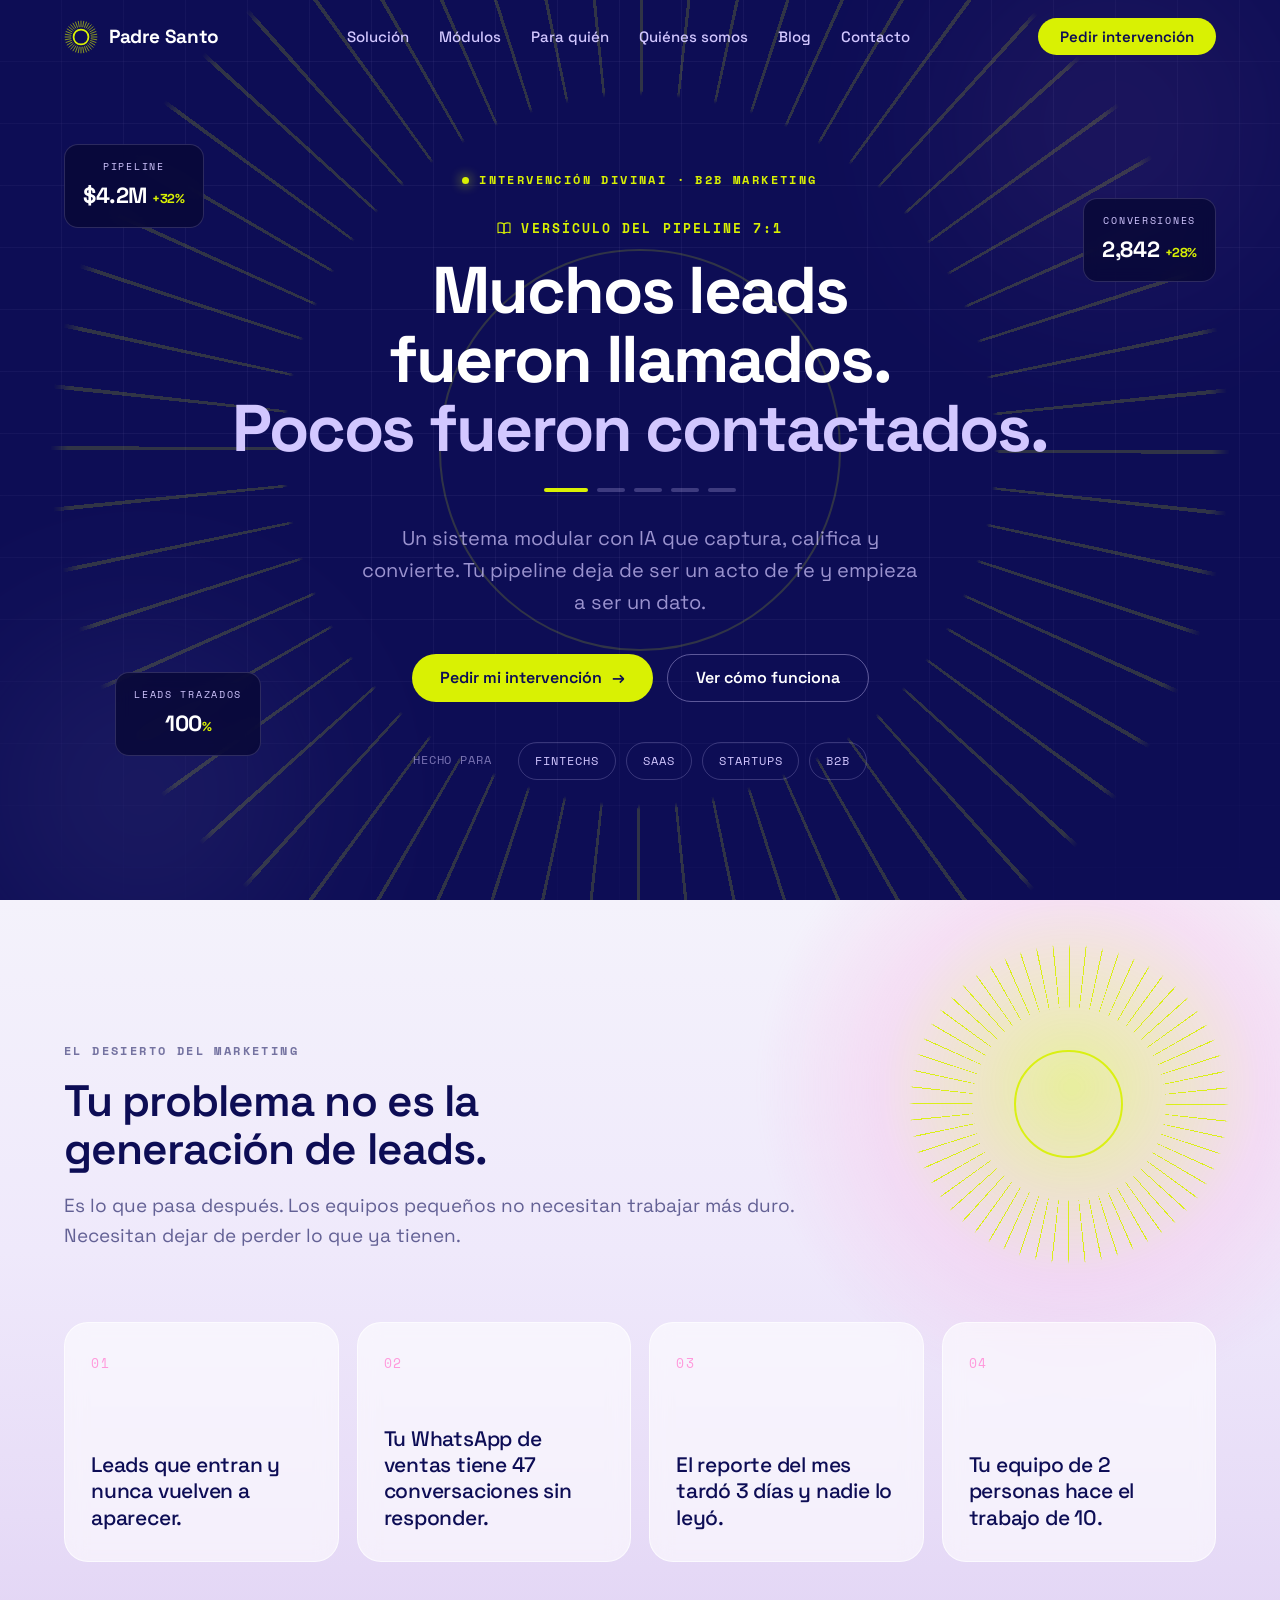
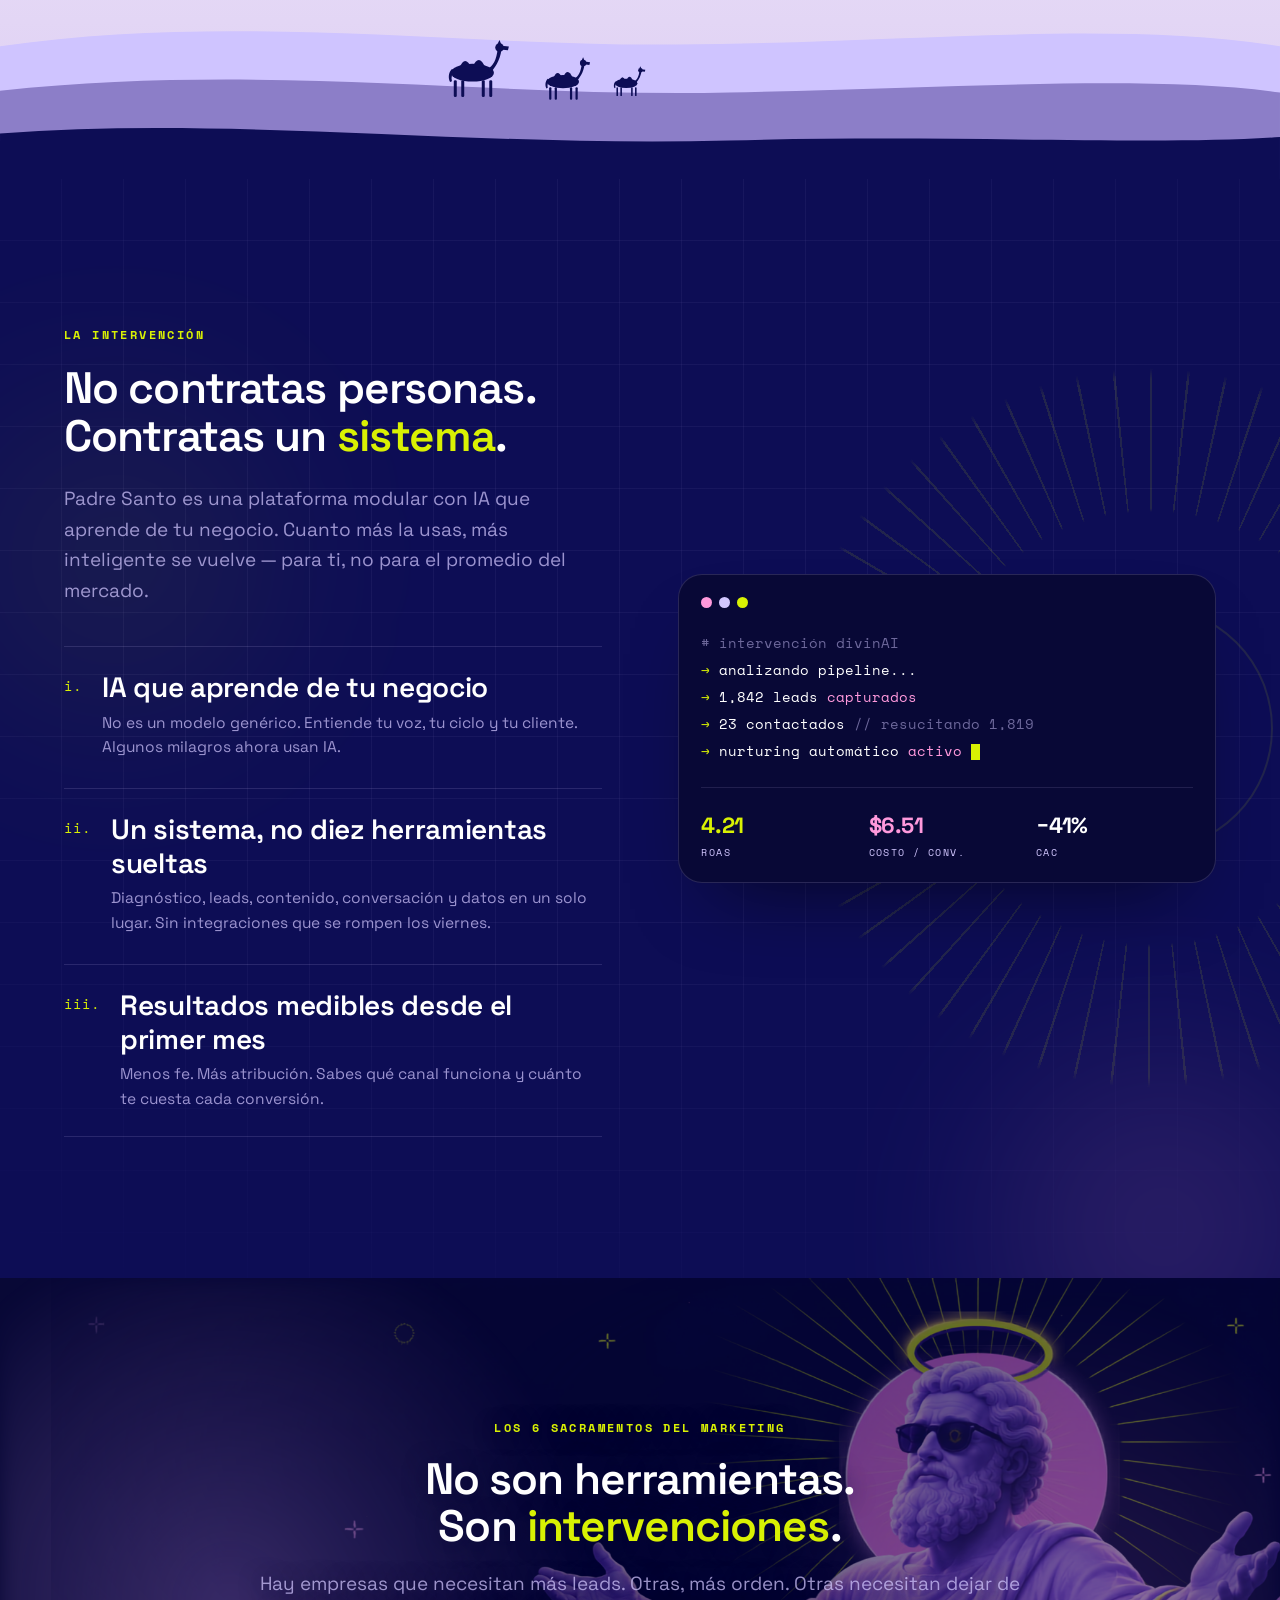
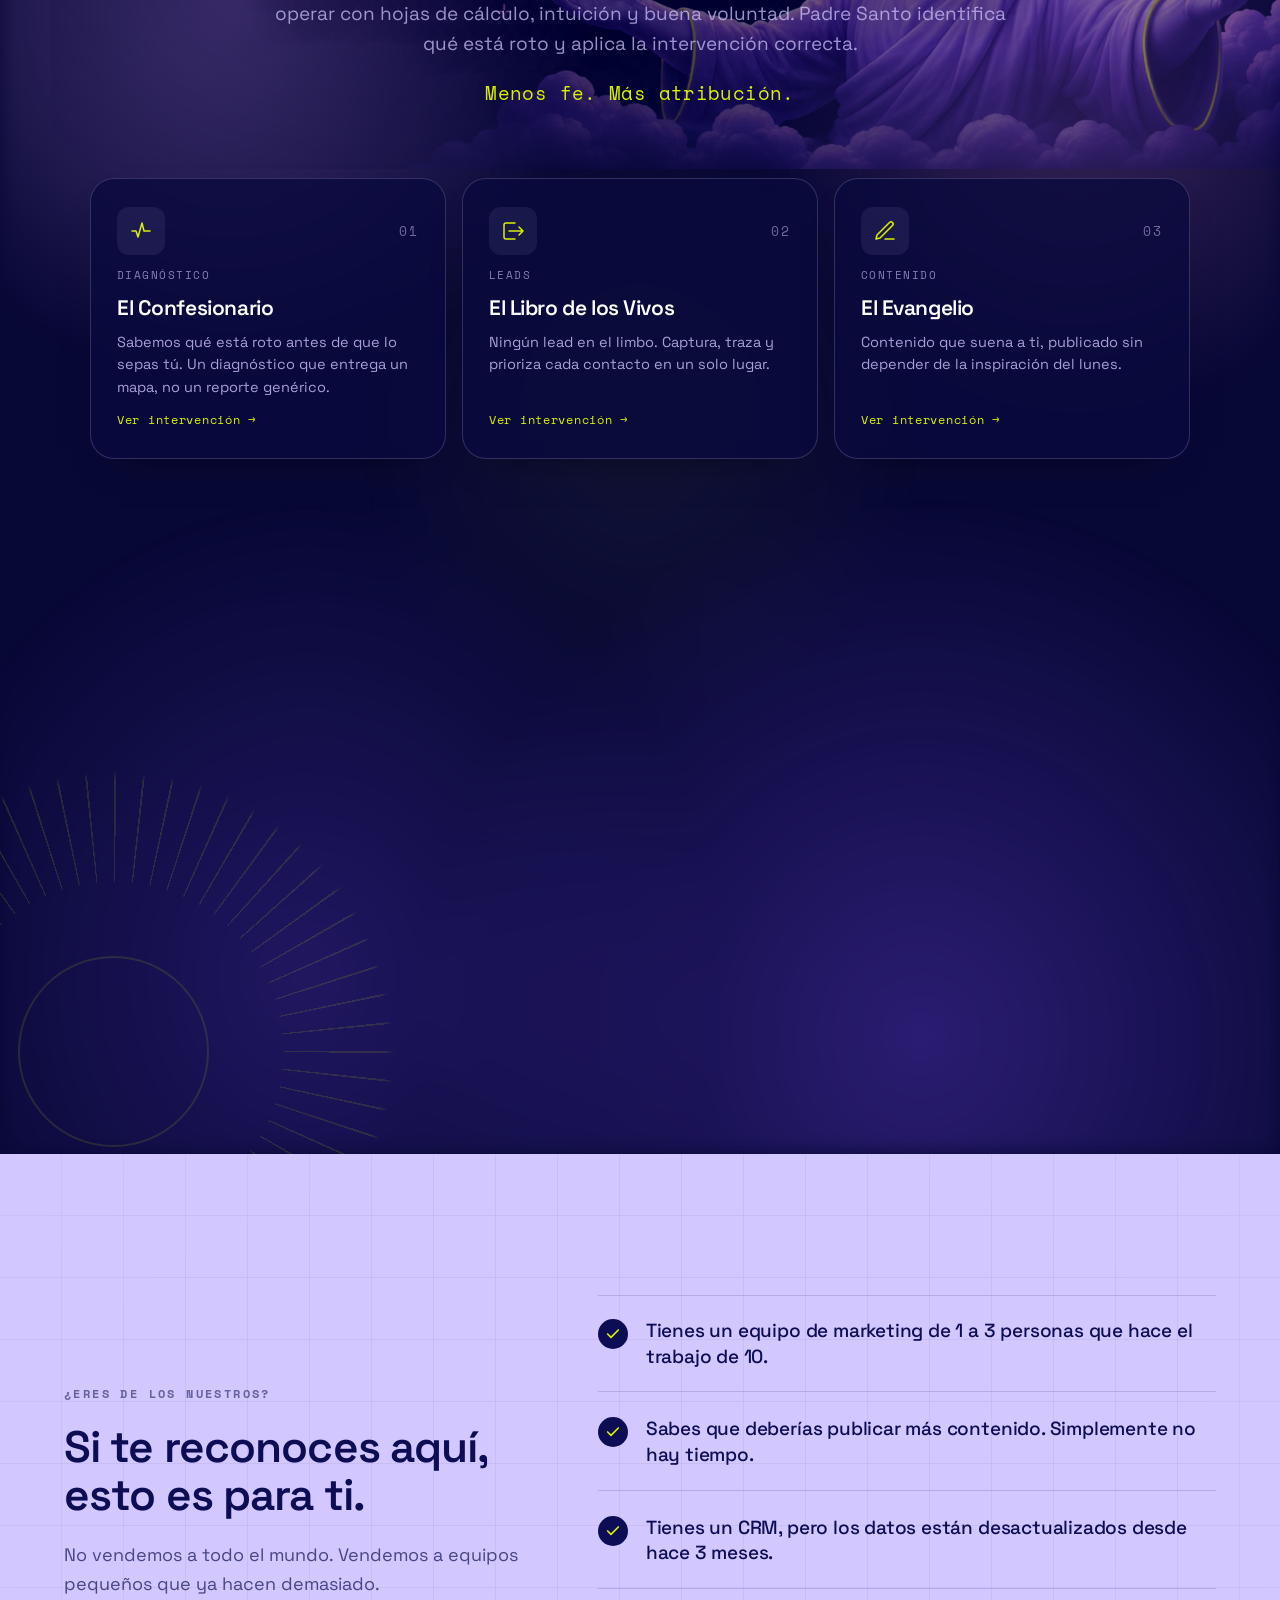
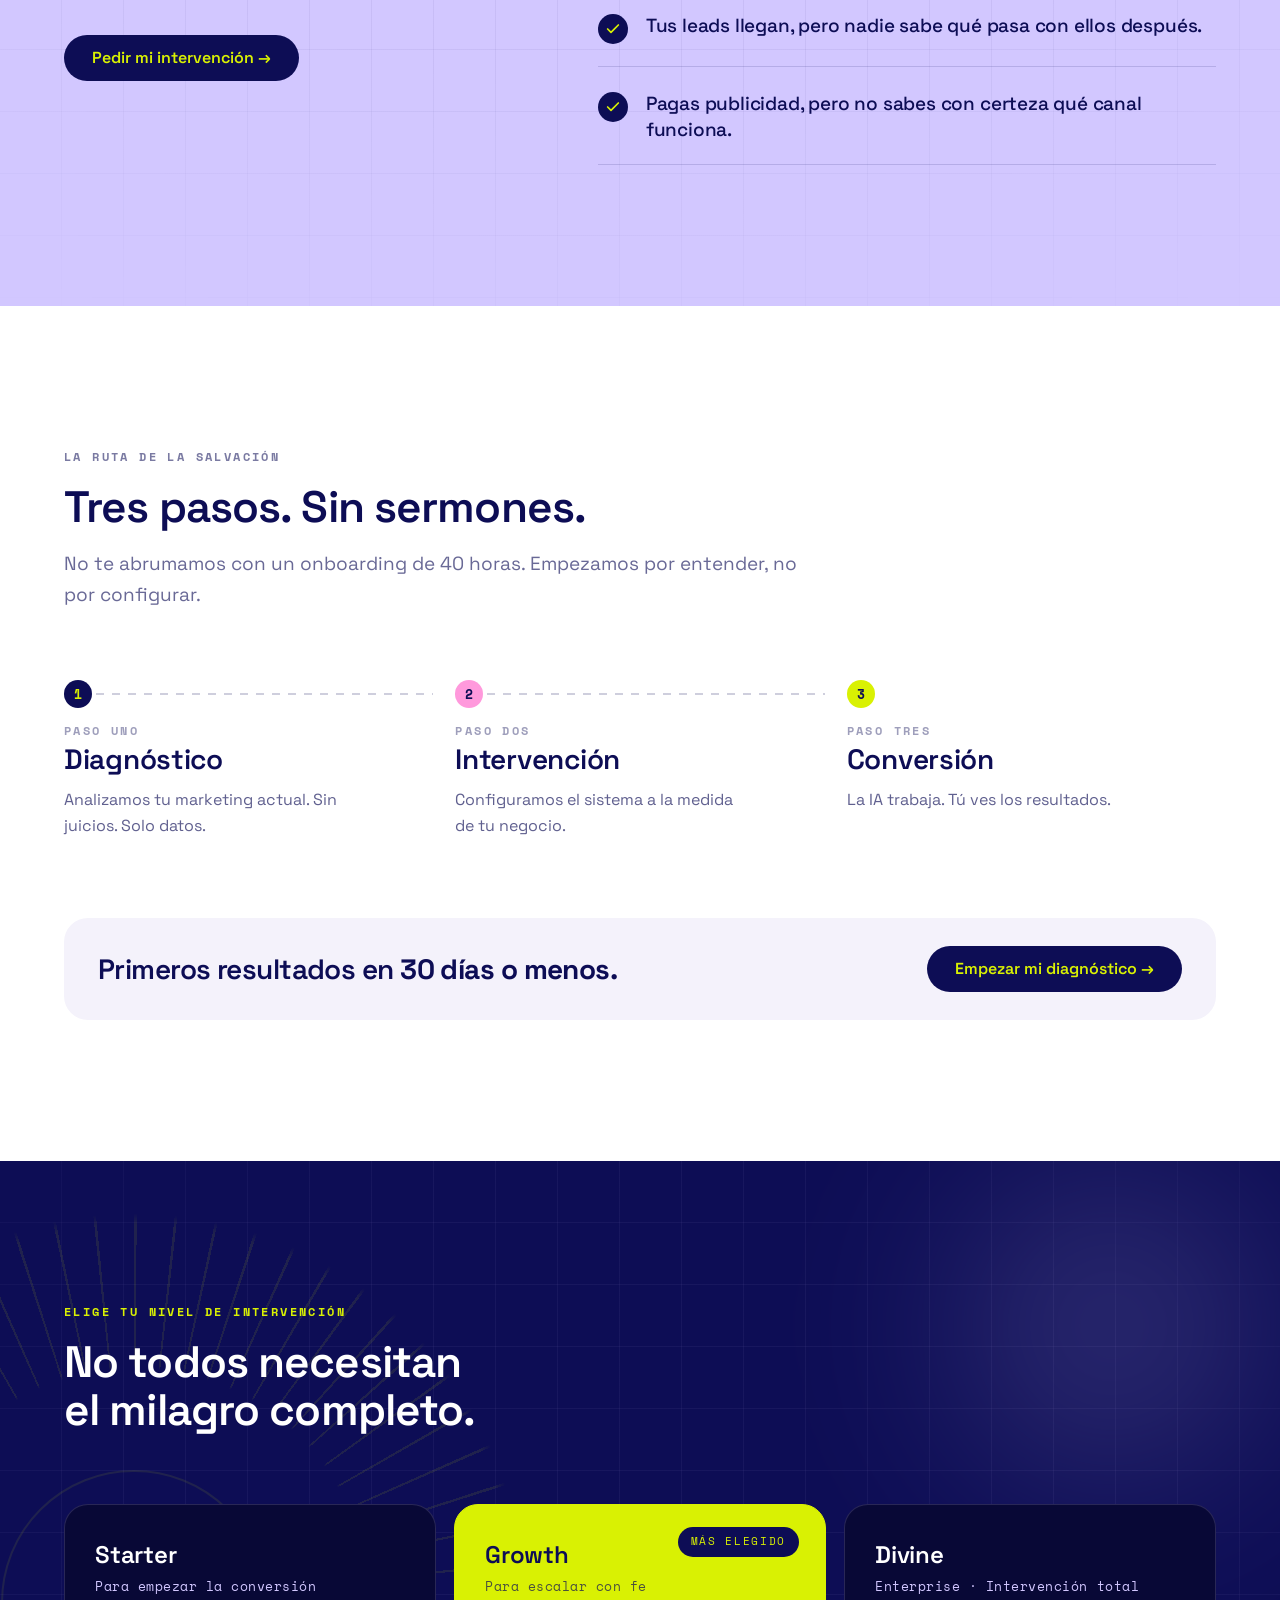
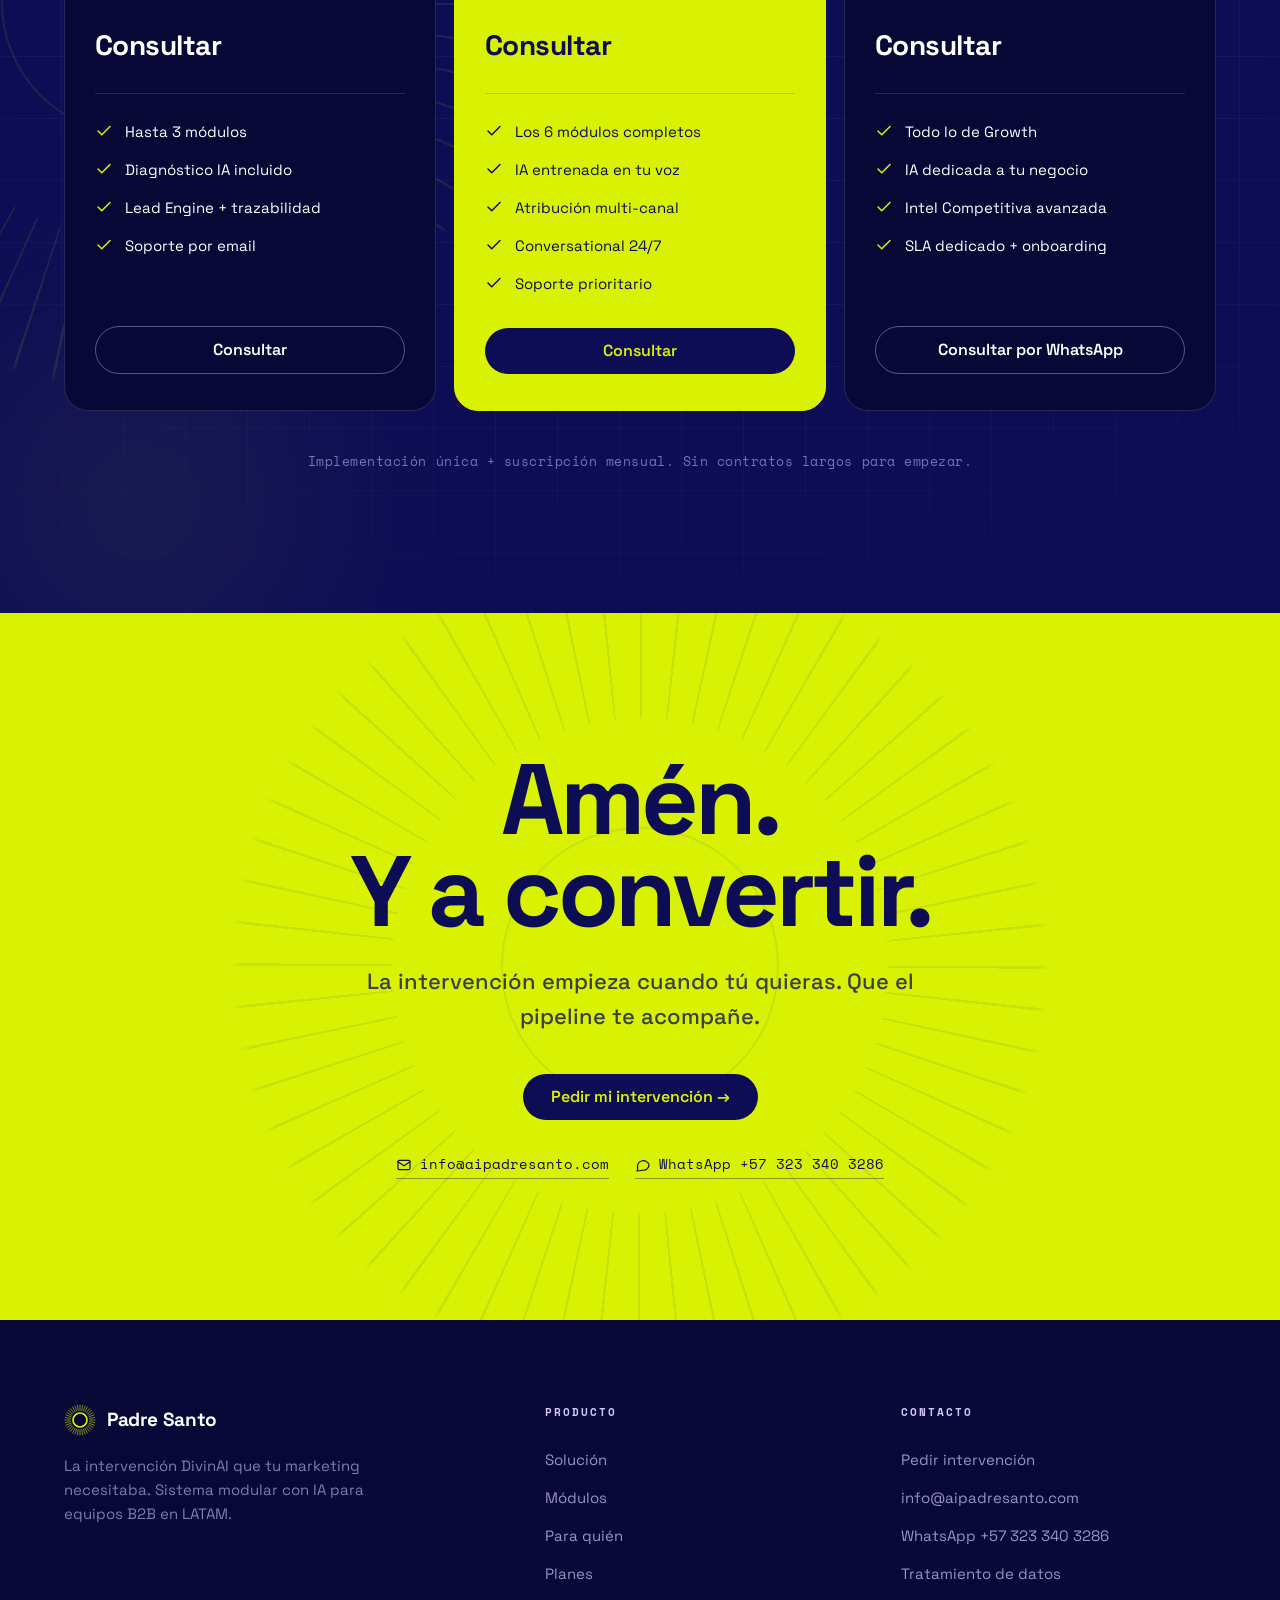
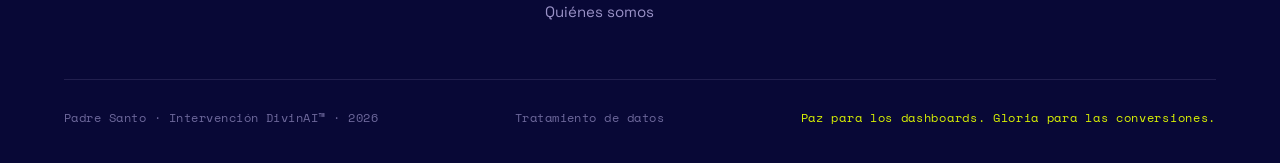
==== commit 5390b183: "feat: add Google Analytics GA4 (G-44SPWCM633) to all pages" ====
--- a/index.html
+++ b/index.html
@@ -86,6 +86,9 @@
   ]
 }
 </script>
+<!-- Google Analytics -->
+<script async src="https://www.googletagmanager.com/gtag/js?id=G-44SPWCM633"></script>
+<script>window.dataLayer=window.dataLayer||[];function gtag(){dataLayer.push(arguments);}gtag('js',new Date());gtag('config','G-44SPWCM633');</script>
 </head>
 <body>
 
